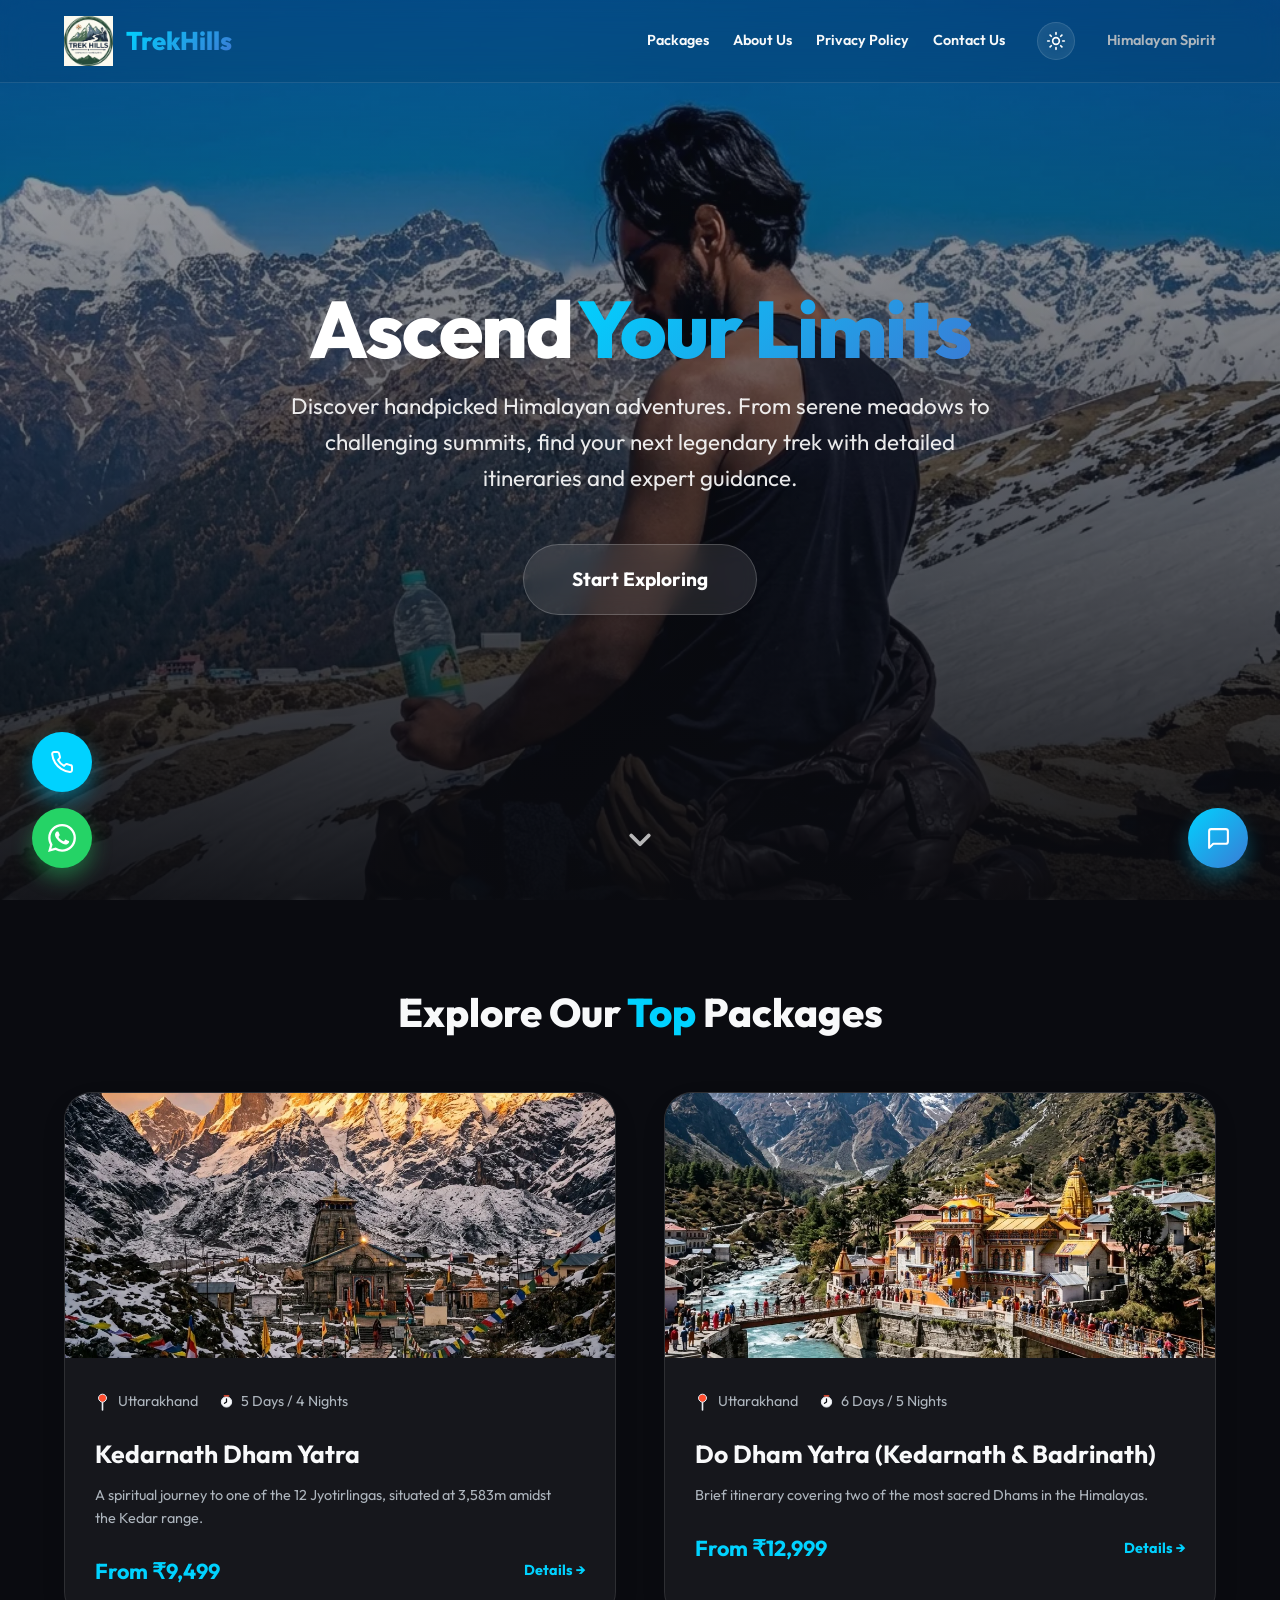
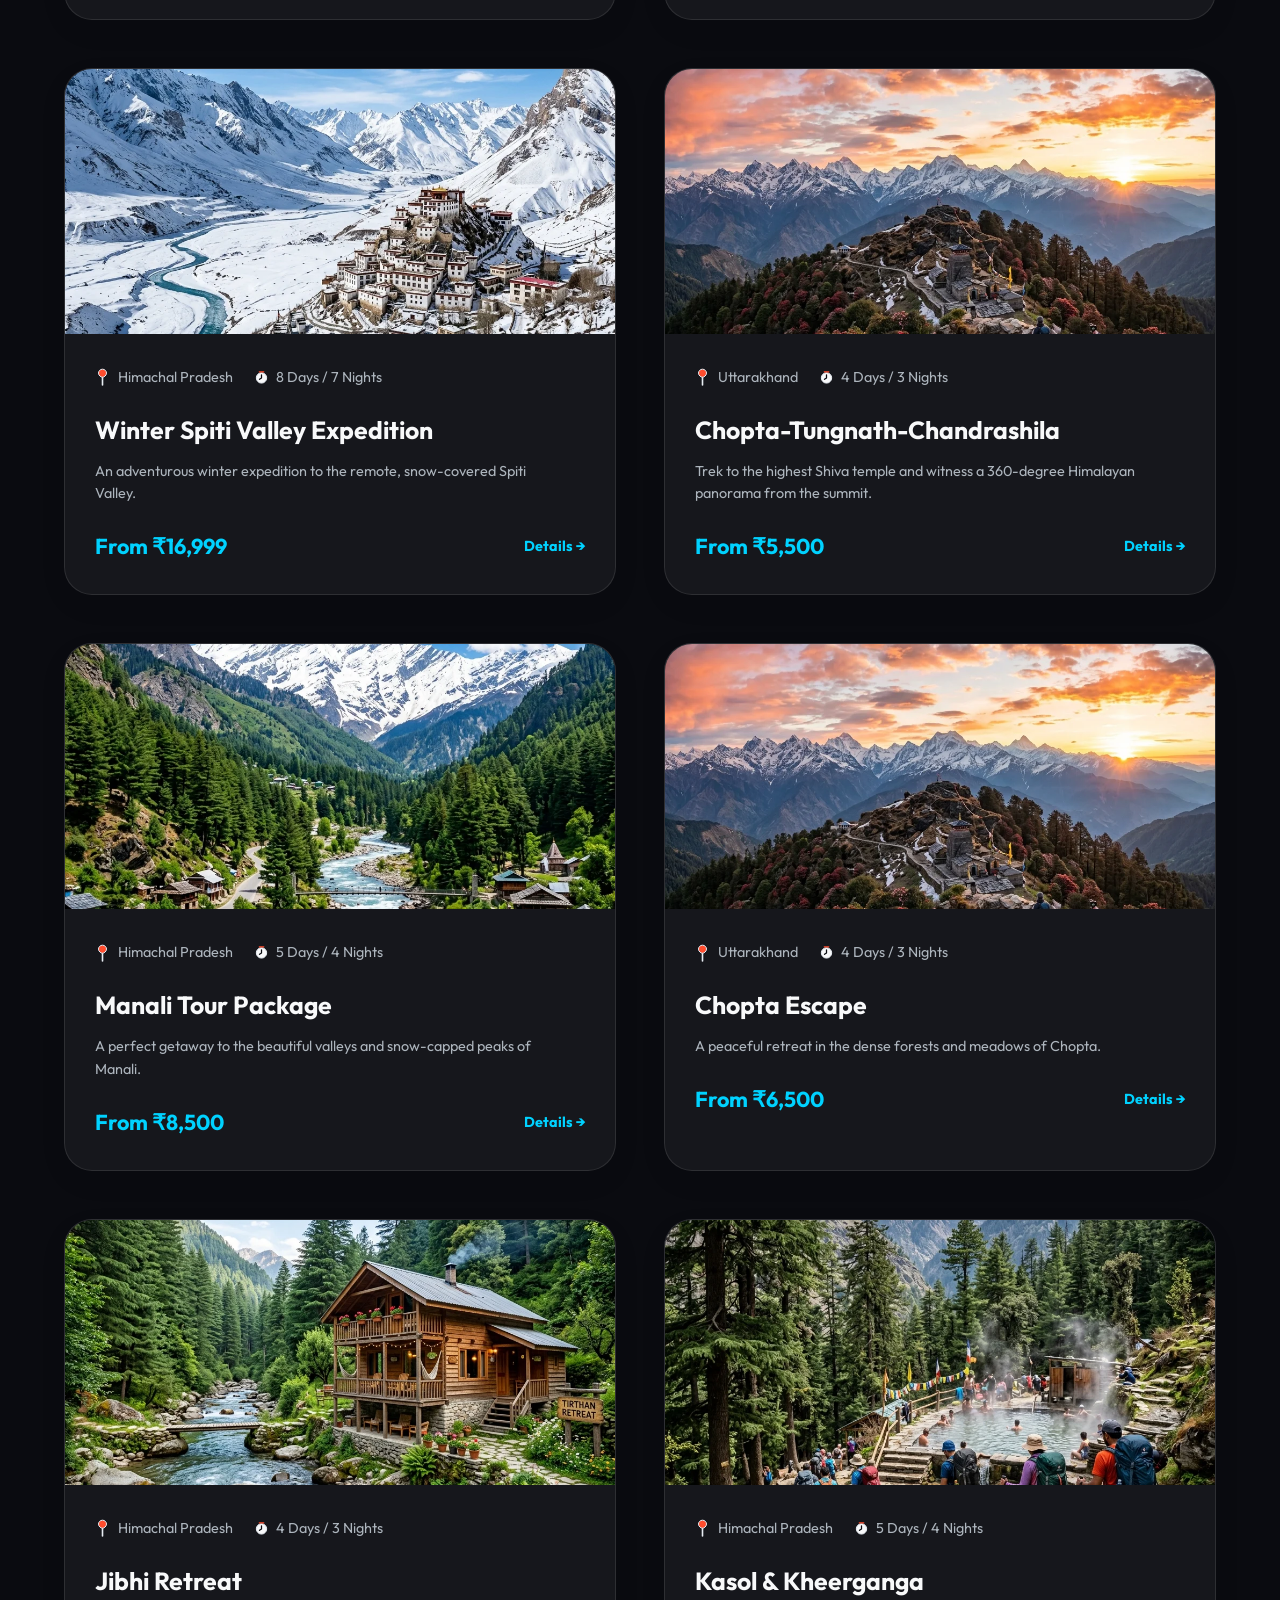
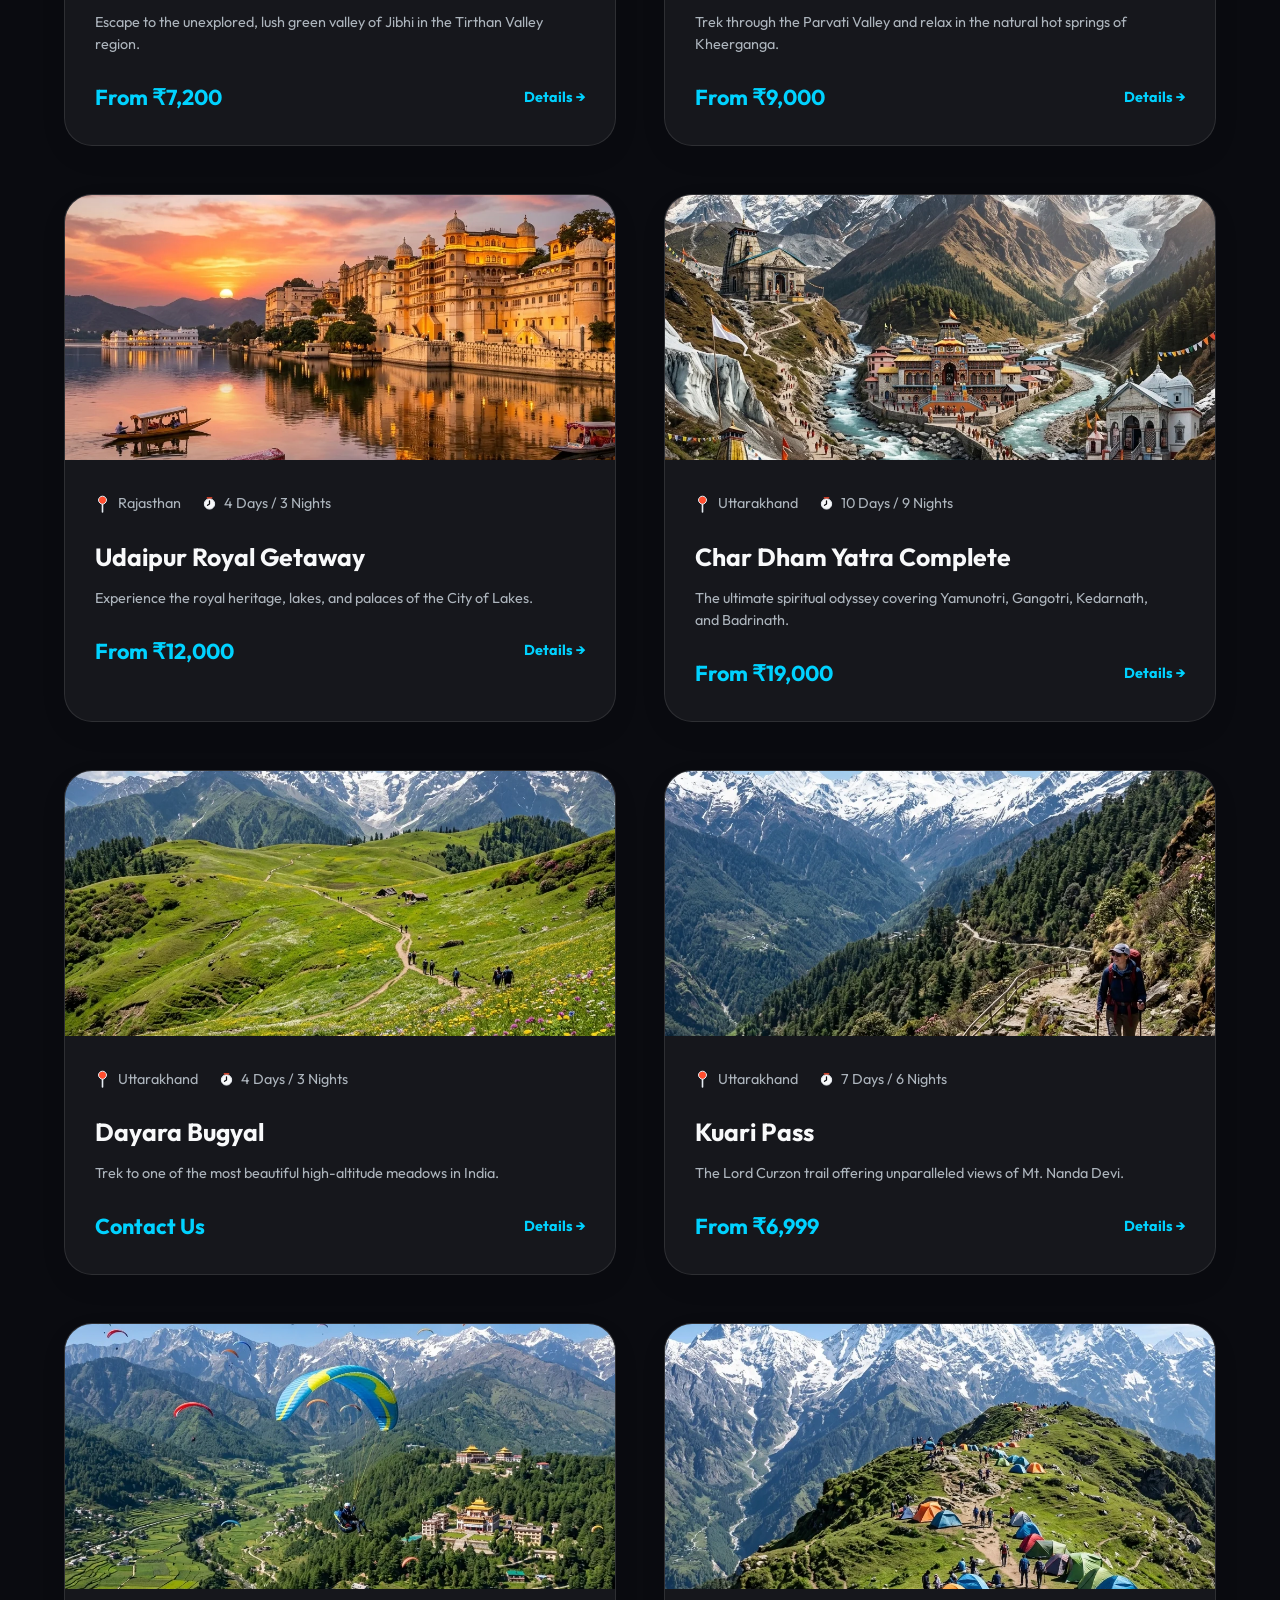
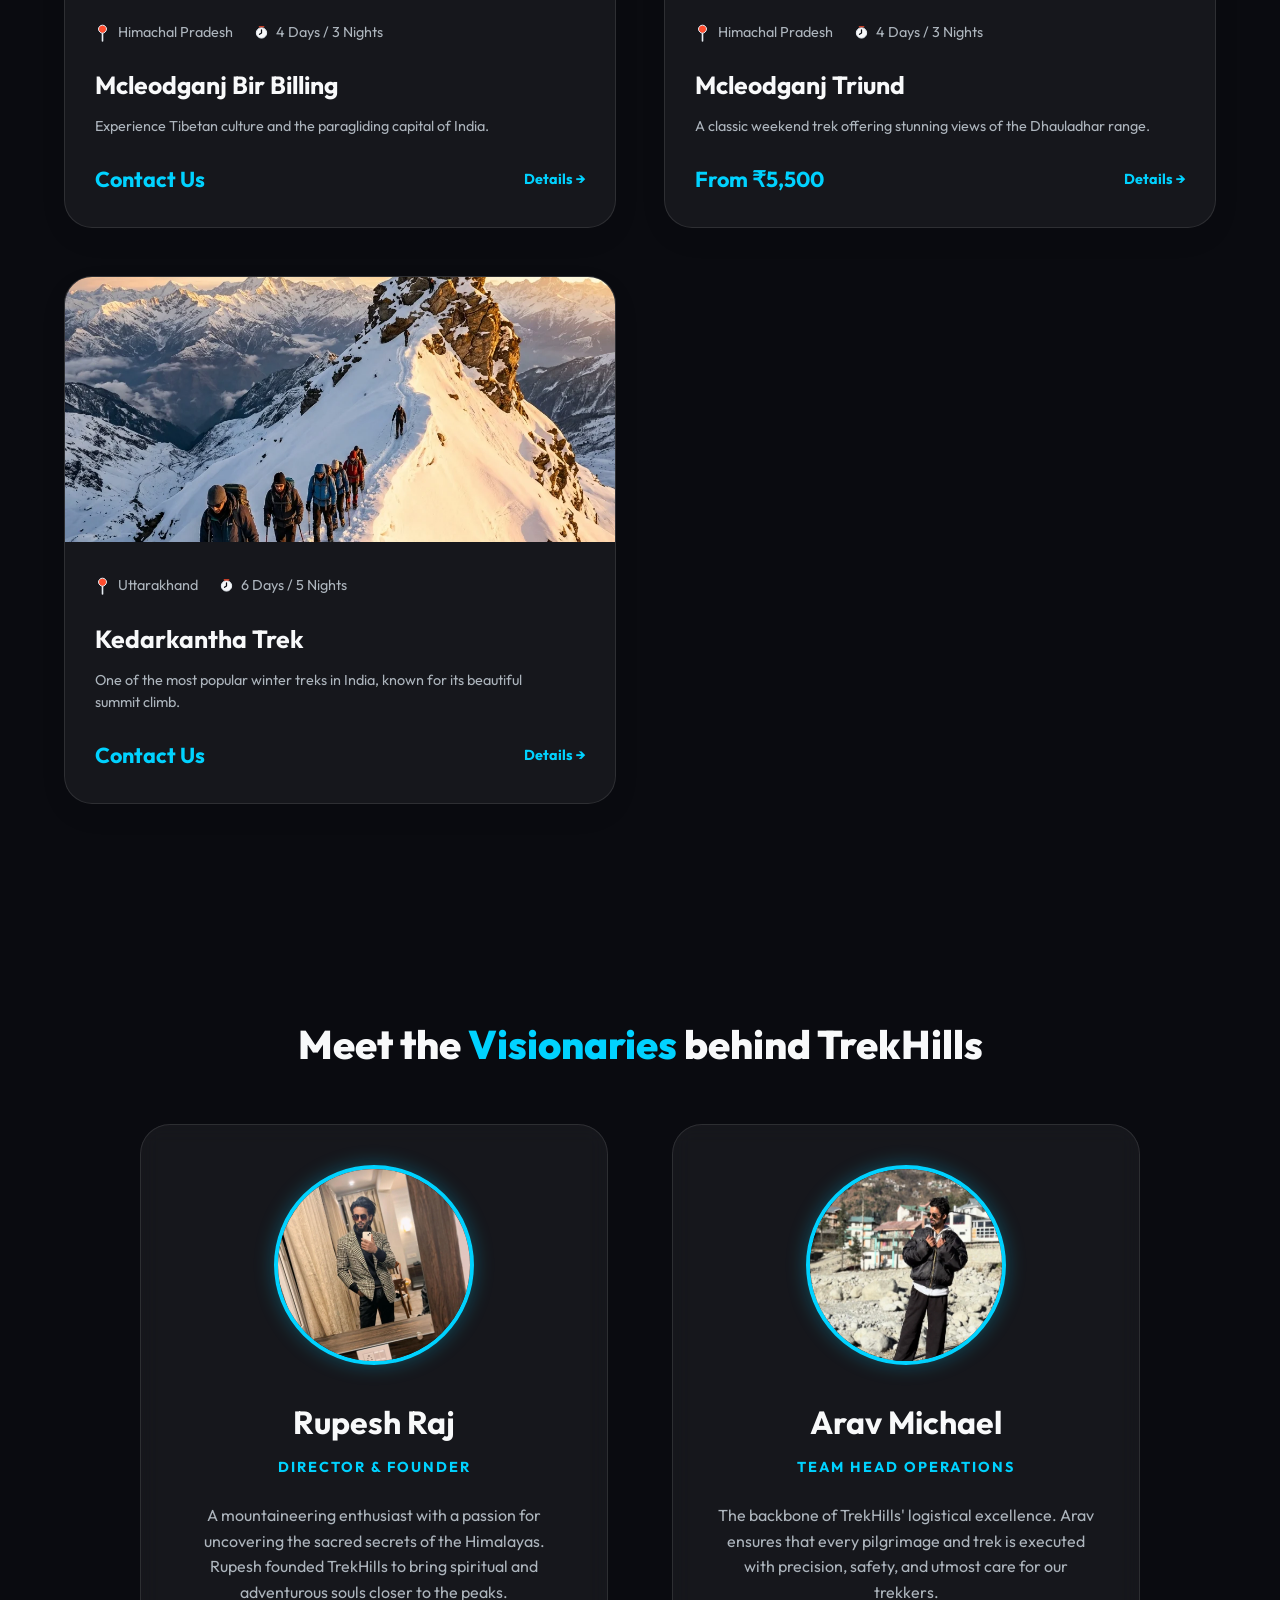
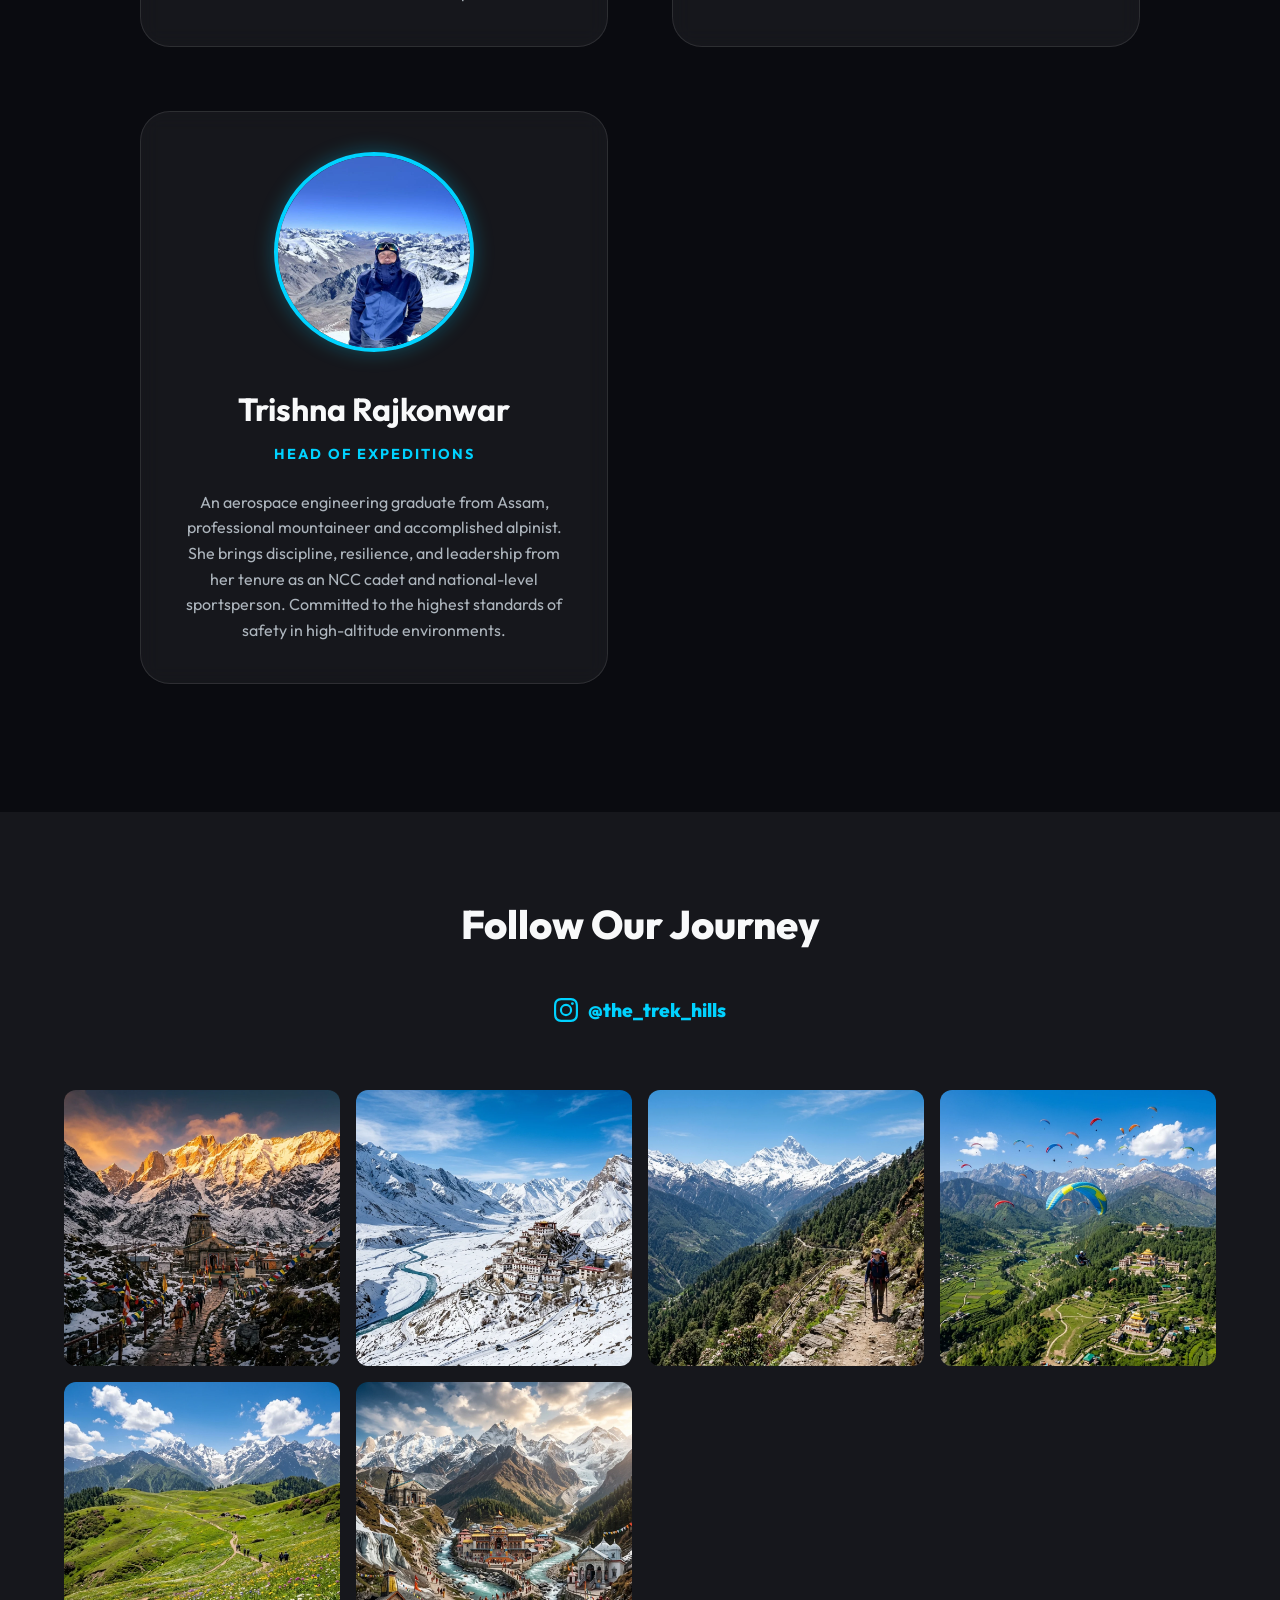
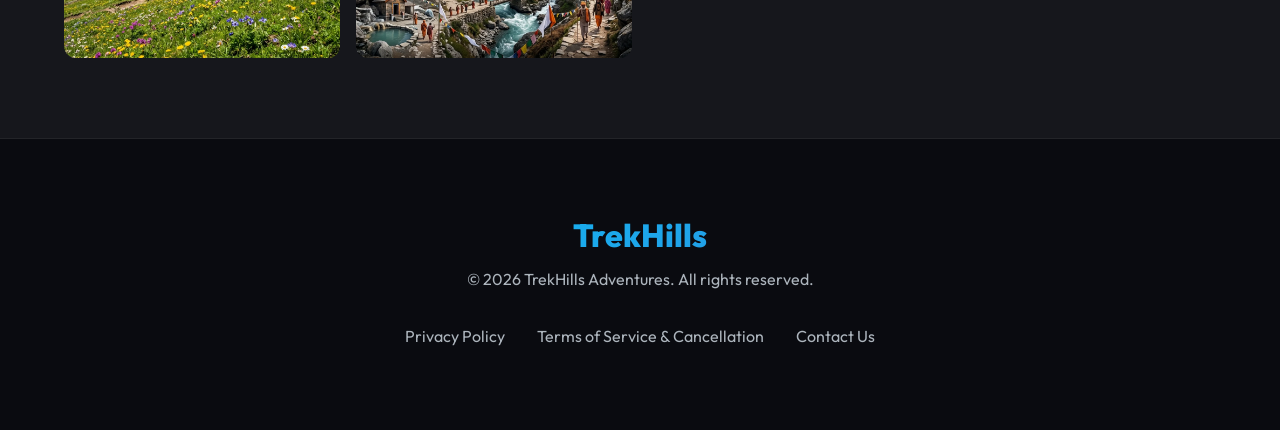
==== index.html @ f59da7dc "first commit" ====
<!DOCTYPE html>
<html lang="en">
<head>
  <meta charset="UTF-8" />
  <meta name="viewport" content="width=device-width, initial-scale=1.0" />
  <title>TrekHills | Himalayan Treks & Travel Packages</title>
  <meta name="description" content="Discover Himalayan treks, spiritual yatras, and curated travel packages with detailed itineraries and easy WhatsApp booking." />
  <link rel="icon" type="image/png" href="assets/mountain.png" />
  <link rel="stylesheet" href="index.css" />
  <script src="index.js" defer></script>
  <link rel="preconnect" href="https://fonts.googleapis.com">
  <link rel="preconnect" href="https://fonts.gstatic.com" crossorigin>
  <link href="https://fonts.googleapis.com/css2?family=Outfit:wght@300;400;600;700;800&display=swap" rel="stylesheet">
</head>
<body class="dark-mode">
  <header class="header">
    <a class="logo-container" href="#home" aria-label="TrekHills home">
      <img class="logo-img" src="assets/trekhills_logo_new.png" alt="TrekHills" />
      <span class="logo-text">TrekHills</span>
    </a>

    <nav class="nav-links" aria-label="Primary navigation">
      <a href="#treks">Packages</a>
      <a href="#about">About Us</a>
      <button class="nav-link" type="button" data-modal="privacy">Privacy Policy</button>
      <button class="nav-link" type="button" data-modal="contact">Contact Us</button>
    </nav>

    <div class="nav-actions">
      <button class="theme-toggle" type="button" aria-label="Toggle light mode">
        <svg class="theme-sun" width="20" height="20" viewBox="0 0 24 24" aria-hidden="true">
          <circle cx="12" cy="12" r="4" fill="none" stroke="currentColor" stroke-width="2" />
          <path d="M12 2v2M12 20v2M4.93 4.93l1.41 1.41M17.66 17.66l1.41 1.41M2 12h2M20 12h2M4.93 19.07l1.41-1.41M17.66 6.34l1.41-1.41" fill="none" stroke="currentColor" stroke-width="2" stroke-linecap="round" />
        </svg>
        <svg class="theme-moon" width="20" height="20" viewBox="0 0 24 24" aria-hidden="true">
          <path d="M20.5 14.5A8.6 8.6 0 0 1 9.5 3.5 8.7 8.7 0 1 0 20.5 14.5z" fill="none" stroke="currentColor" stroke-width="2" stroke-linejoin="round" />
        </svg>
      </button>
      <span class="nav-tagline">Himalayan Spirit</span>
    </div>
  </header>

  <main>
    <section class="hero" id="home">
      <div class="hero-bg"></div>
      <div class="particles" aria-hidden="true"></div>
      <div class="hero-content">
        <h1 class="animate-title"><span class="title-word">Ascend</span><span class="title-word highlight">Your Limits</span></h1>
        <p class="animate-subtitle">
          Discover handpicked Himalayan adventures. From serene meadows to challenging summits, find your next legendary trek with detailed itineraries and expert guidance.
        </p>
        <a class="hero-cta" href="#treks">Start Exploring</a>
      </div>
      <a class="scroll-indicator animate-bounce" href="#treks" aria-label="Scroll to packages">
        <svg width="42" height="42" viewBox="0 0 24 24" aria-hidden="true">
          <path d="M7 10l5 5 5-5" fill="none" stroke="currentColor" stroke-width="2.2" stroke-linecap="round" stroke-linejoin="round" />
        </svg>
      </a>
    </section>

    <section class="trek-container" id="treks">
      <h2 class="section-title">Explore Our <span>Top</span> Packages</h2>
      <div class="trek-grid" id="trekGrid"></div>
    </section>

    <section class="about-section" id="about">
      <div class="trek-container">
        <h2 class="section-title">Meet the <span>Visionaries</span> behind TrekHills</h2>
        <div class="founders-grid">
          <article class="founder-card">
            <div class="founder-img-wrapper">
              <img class="founder-img" src="assets/profilepic/rupesh.webp" alt="Rupesh Raj" />
            </div>
            <div class="founder-info">
              <h3>Rupesh Raj</h3>
              <p class="founder-title">Director & Founder</p>
              <p class="founder-bio">A mountaineering enthusiast with a passion for uncovering the sacred secrets of the Himalayas. Rupesh founded TrekHills to bring spiritual and adventurous souls closer to the peaks.</p>
            </div>
          </article>

          <article class="founder-card">
            <div class="founder-img-wrapper">
              <img class="founder-img" src="assets/profilepic/arav.webp" alt="Arav Michael" />
            </div>
            <div class="founder-info">
              <h3>Arav Michael</h3>
              <p class="founder-title">Team Head Operations</p>
              <p class="founder-bio">The backbone of TrekHills' logistical excellence. Arav ensures that every pilgrimage and trek is executed with precision, safety, and utmost care for our trekkers.</p>
            </div>
          </article>

          <article class="founder-card">
            <div class="founder-img-wrapper">
              <img class="founder-img" src="assets/profilepic/about_us_trishna_new.webp" alt="Trishna Rajkonwar" />
            </div>
            <div class="founder-info">
              <h3>Trishna Rajkonwar</h3>
              <p class="founder-title">Head of Expeditions</p>
              <p class="founder-bio">An aerospace engineering graduate from Assam, professional mountaineer and accomplished alpinist. She brings discipline, resilience, and leadership from her tenure as an NCC cadet and national-level sportsperson. Committed to the highest standards of safety in high-altitude environments.</p>
            </div>
          </article>
        </div>
      </div>
    </section>

    <section class="insta-feed-section">
      <div class="insta-inner">
        <h2 class="section-title">Follow Our Journey</h2>
        <a class="insta-link" href="https://instagram.com/the_trek_hills" target="_blank" rel="noopener noreferrer" aria-label="Follow TrekHills on Instagram">
          <svg width="24" height="24" viewBox="0 0 24 24" aria-hidden="true"><path fill="currentColor" d="M12 2.16c3.2 0 3.58.01 4.85.07 3.25.15 4.77 1.69 4.92 4.92.06 1.27.07 1.64.07 4.85s-.01 3.58-.07 4.85c-.15 3.25-1.69 4.77-4.92 4.92-1.27.06-1.65.07-4.85.07s-3.58-.01-4.85-.07c-3.26-.15-4.77-1.7-4.92-4.92-.06-1.27-.07-1.65-.07-4.85s.01-3.58.07-4.85c.15-3.23 1.66-4.77 4.92-4.92 1.27-.06 1.65-.07 4.85-.07ZM12 0C8.74 0 8.33.01 7.05.07 2.69.27.27 2.69.07 7.05.01 8.33 0 8.74 0 12s.01 3.67.07 4.95c.2 4.36 2.62 6.78 6.98 6.98C8.33 23.99 8.74 24 12 24s3.67-.01 4.95-.07c4.35-.2 6.78-2.62 6.98-6.98.06-1.28.07-1.69.07-4.95s-.01-3.67-.07-4.95c-.2-4.35-2.62-6.78-6.98-6.98C15.67.01 15.26 0 12 0Zm0 5.84a6.16 6.16 0 1 0 0 12.32A6.16 6.16 0 0 0 12 5.84ZM12 16a4 4 0 1 1 0-8 4 4 0 0 1 0 8Zm6.41-11.85a1.44 1.44 0 1 0 0 2.88 1.44 1.44 0 0 0 0-2.88Z"/></svg>
          <span>@the_trek_hills</span>
        </a>
        <div class="insta-grid">
          <a href="https://instagram.com/the_trek_hills" target="_blank" rel="noopener noreferrer">
            <img src="assets/packages/kedarnath_temple_trek.webp" alt="Kedarnath trek" />
            <span class="insta-overlay"><span class="insta-like">♥ 1245</span></span>
          </a>
          <a href="https://instagram.com/the_trek_hills" target="_blank" rel="noopener noreferrer">
            <img src="assets/packages/winter_spiti.webp" alt="Winter Spiti" />
            <span class="insta-overlay"><span class="insta-like">♥ 3012</span></span>
          </a>
          <a href="https://instagram.com/the_trek_hills" target="_blank" rel="noopener noreferrer">
            <img src="assets/packages/kuari_pass.webp" alt="Kuari Pass" />
            <span class="insta-overlay"><span class="insta-like">♥ 890</span></span>
          </a>
          <a href="https://instagram.com/the_trek_hills" target="_blank" rel="noopener noreferrer">
            <img src="assets/packages/bir_billing.webp" alt="Bir Billing" />
            <span class="insta-overlay"><span class="insta-like">♥ 2150</span></span>
          </a>
          <a href="https://instagram.com/the_trek_hills" target="_blank" rel="noopener noreferrer">
            <img src="assets/packages/dayara_bugyal.webp" alt="Dayara Bugyal" />
            <span class="insta-overlay"><span class="insta-like">♥ 1432</span></span>
          </a>
          <a href="https://instagram.com/the_trek_hills" target="_blank" rel="noopener noreferrer">
            <img src="assets/packages/char_dham_yatra.webp" alt="Char Dham Yatra" />
            <span class="insta-overlay"><span class="insta-like">♥ 4500</span></span>
          </a>
        </div>
      </div>
    </section>
  </main>

  <footer class="footer">
    <div class="logo-text">TrekHills</div>
    <p>&copy; 2026 TrekHills Adventures. All rights reserved.</p>
    <div class="footer-links">
      <button type="button" data-modal="privacy">Privacy Policy</button>
      <button type="button" data-modal="terms">Terms of Service & Cancellation</button>
      <button type="button" data-modal="contact">Contact Us</button>
    </div>
  </footer>

  <div class="contact-widget">
    <a class="widget-btn phone-btn" href="tel:+917857934298" aria-label="Call Us" title="Call Us">
      <svg width="24" height="24" viewBox="0 0 24 24" aria-hidden="true"><path d="M22 16.92v3a2 2 0 0 1-2.18 2 19.79 19.79 0 0 1-8.63-3.07 19.5 19.5 0 0 1-6-6A19.79 19.79 0 0 1 2.18 4.18 2 2 0 0 1 4.17 2h3a2 2 0 0 1 2 1.72c.12.9.33 1.77.7 2.61a2 2 0 0 1-.45 2.11L8.09 9.91a16 16 0 0 0 6 6l1.27-1.27a2 2 0 0 1 2.11-.45c.84.37 1.71.58 2.61.7A2 2 0 0 1 22 16.92z" fill="none" stroke="currentColor" stroke-width="2" stroke-linecap="round" stroke-linejoin="round"/></svg>
    </a>
    <a class="widget-btn whatsapp-btn" href="https://wa.me/917857934298" target="_blank" rel="noopener noreferrer" aria-label="WhatsApp Us" title="WhatsApp Us">
      <svg width="28" height="28" viewBox="0 0 24 24" aria-hidden="true"><path fill="currentColor" d="M17.47 14.38c-.3-.15-1.76-.87-2.03-.97-.27-.1-.47-.15-.67.15-.2.3-.77.97-.94 1.16-.17.2-.35.22-.64.08-.3-.15-1.26-.46-2.39-1.48-.88-.79-1.48-1.76-1.65-2.06-.17-.3-.02-.46.13-.61.13-.13.3-.35.45-.52.15-.17.2-.3.3-.5.1-.2.05-.37-.03-.52-.07-.15-.67-1.61-.92-2.21-.24-.58-.49-.5-.67-.51h-.57c-.2 0-.52.07-.79.37-.27.3-1.04 1.02-1.04 2.48s1.07 2.88 1.21 3.07c.15.2 2.1 3.2 5.08 4.49.71.31 1.26.49 1.69.63.71.23 1.36.2 1.87.12.57-.09 1.76-.72 2.01-1.41.25-.69.25-1.29.17-1.41-.07-.12-.27-.2-.57-.35M12.05 21.79h-.01a9.87 9.87 0 0 1-5.03-1.38l-.36-.21-3.74.98 1-3.65-.24-.37a9.86 9.86 0 0 1-1.51-5.26c0-5.45 4.44-9.88 9.89-9.88 2.64 0 5.12 1.03 6.99 2.9a9.82 9.82 0 0 1 2.89 6.99c0 5.45-4.44 9.88-9.88 9.88M20.46 3.49A11.82 11.82 0 0 0 12.05 0C5.5 0 .16 5.34.16 11.89c0 2.1.55 4.14 1.59 5.95L.06 24l6.31-1.65a11.88 11.88 0 0 0 5.68 1.45h.01c6.55 0 11.89-5.34 11.89-11.89 0-3.18-1.24-6.16-3.49-8.42"/></svg>
    </a>
  </div>

  <button class="chat-toggle-btn" type="button" aria-label="Open chat assistant">
    <svg class="chat-open-icon" width="25" height="25" viewBox="0 0 24 24" aria-hidden="true"><path d="M21 15a2 2 0 0 1-2 2H7l-4 4V5a2 2 0 0 1 2-2h14a2 2 0 0 1 2 2z" fill="none" stroke="currentColor" stroke-width="2" stroke-linecap="round" stroke-linejoin="round"/></svg>
    <span class="chat-close-icon">x</span>
  </button>
  <div class="chat-window" hidden>
    <div class="chat-header"><h3>Trek Guide Assistant</h3></div>
    <div class="chat-body" id="chatBody"></div>
  </div>

  <div class="modal-root" id="modalRoot" aria-live="polite"></div>
</body>
</html>
---- index.css ----
:root{
  --primary:#00d2ff;
  --primary-glow:#00d2ff4d;
  --secondary:#3a7bd5;
  --accent:#ff9d00;
  --font-family:"Outfit", sans-serif;
  --transition:all .3s cubic-bezier(.4,0,.2,1);
}

body.dark-mode{
  --bg-dark:#0a0b10;
  --card-bg:#ffffff0d;
  --text-main:#f8f9fa;
  --text-muted:#adb5bd;
  --glass-border:#ffffff1a;
  --modal-bg:#15161c;
}

body.light-mode{
  --bg-dark:#f8f9fa;
  --card-bg:#fff;
  --text-main:#1a1b1e;
  --text-muted:#6c757d;
  --glass-border:#0000001a;
  --modal-bg:#fff;
}

*{
  box-sizing:border-box;
  margin:0;
  padding:0;
}

html{
  scroll-behavior:smooth;
}

body{
  font-family:var(--font-family);
  background-color:var(--bg-dark);
  color:var(--text-main);
  line-height:1.6;
  transition:background-color .5s,color .5s;
  overflow-x:hidden;
}

body.modal-open{
  overflow:hidden;
}

::-webkit-scrollbar{
  width:8px;
}

::-webkit-scrollbar-track{
  background:var(--bg-dark);
}

::-webkit-scrollbar-thumb{
  background:var(--secondary);
  border-radius:10px;
}

button,
a{
  font:inherit;
}

.header{
  z-index:1000;
  transition:var(--transition);
  -webkit-backdrop-filter:blur(15px);
  backdrop-filter:blur(15px);
  border-bottom:1px solid var(--glass-border);
  justify-content:space-between;
  align-items:center;
  padding:1rem 5%;
  display:flex;
  position:fixed;
  top:0;
  left:0;
  right:0;
  background:rgba(10,11,16,.08);
}

.header.scrolled{
  background:rgba(10,11,16,.45);
}

.logo-container{
  cursor:pointer;
  align-items:center;
  gap:.8rem;
  display:flex;
  text-decoration:none;
  flex:0 0 auto;
  margin-right:0;
}

.logo-img{
  width:auto;
  height:50px;
  object-fit:contain;
}

.logo-text{
  background:linear-gradient(135deg,var(--primary),var(--secondary));
  -webkit-text-fill-color:transparent;
  -webkit-background-clip:text;
  background-clip:text;
  font-size:1.6rem;
  line-height:1;
  font-weight:800;
}

.nav-links{
  align-items:center;
  gap:1.5rem;
  display:flex;
  flex:0 0 auto;
  margin-left:auto;
}

.nav-links a,
.nav-link{
  color:var(--text-main);
  text-decoration:none;
  font-size:.9rem;
  font-weight:600;
  transition:var(--transition);
  background:transparent;
  border:0;
  cursor:pointer;
  padding:0;
}

.nav-links a:hover,
.nav-link:hover{
  color:var(--primary);
}

.nav-actions{
  align-items:center;
  gap:2rem;
  display:flex;
  margin-left:2rem;
  padding-right:0;
}

.nav-tagline{
  color:var(--text-muted);
  font-size:.9rem;
  font-weight:600;
  white-space:nowrap;
}

.theme-toggle{
  background:#ffffff0f;
  border:1px solid #ffffff24;
  color:#fff;
  cursor:pointer;
  transition:var(--transition);
  border-radius:50%;
  justify-content:center;
  align-items:center;
  width:38px;
  height:38px;
  display:flex;
  box-shadow:inset 0 0 18px #ffffff0d;
}

body.light-mode .theme-toggle{
  background:#fff;
  border-color:#00000012;
  color:#1a1b1e;
  box-shadow:0 6px 18px #00000018;
}

.theme-toggle svg{
  width:20px;
  height:20px;
}

.theme-toggle:hover{
  transform:rotate(15deg) scale(1.1);
  background:#ffffff1a;
}

.theme-toggle svg{
  display:block;
}

.theme-toggle .theme-moon,
body.light-mode .theme-toggle .theme-sun{
  display:none;
}

body.light-mode .theme-toggle .theme-moon{
  display:block;
}

.hero{
  text-align:center;
  flex-direction:column;
  justify-content:center;
  align-items:center;
  min-height:100vh;
  padding:0 10%;
  display:flex;
  position:relative;
  overflow:hidden;
}

.hero-bg{
  z-index:-2;
  transform-origin:bottom;
  background:linear-gradient(#0f172a4d 0%,#0a0b10f2 100%),url("assets/hero_bg_final.png") center/cover no-repeat;
  animation:bgEpicZoom 30s cubic-bezier(.4,0,.2,1) infinite alternate;
  position:absolute;
  inset:0;
}

@keyframes bgEpicZoom{
  0%{
    filter:saturate(1.1) brightness(1) contrast(1.05);
    transform:scale(1) translateY(0);
  }
  50%{
    filter:saturate(1.2) brightness(1.05) contrast(1.1);
  }
  100%{
    filter:saturate(1.1) brightness(.9) contrast(1.05);
    transform:scale(1.15) translateY(-2%);
  }
}

.particles{
  z-index:-1;
  pointer-events:none;
  width:100%;
  height:100%;
  position:absolute;
  top:0;
  left:0;
}

.particle{
  background:#fffc;
  border-radius:50%;
  width:5px;
  height:5px;
  animation:floatUp linear infinite;
  position:absolute;
  bottom:-10px;
  box-shadow:0 0 10px #ffffff80;
}

@keyframes floatUp{
  0%{
    opacity:0;
    transform:translateY(0) scale(1);
  }
  20%{
    opacity:.8;
  }
  80%{
    opacity:.6;
  }
  100%{
    opacity:0;
    transform:translateY(-100vh) scale(2) translateX(20px);
  }
}

.hero-content{
  z-index:1;
  flex-direction:column;
  align-items:center;
  display:flex;
}

.animate-title{
  letter-spacing:-2px;
  color:#fff;
  margin-bottom:1rem;
  font-size:5rem;
  font-weight:800;
  line-height:1.1;
}

.title-word{
  opacity:0;
  filter:blur(10px);
  animation:epicSlideUp 1s cubic-bezier(.2,.8,.2,1) forwards;
  display:inline-block;
  transform:translateY(50px) scale(.95);
}

.title-word:first-child{
  animation-delay:.3s;
}

.title-word:nth-child(2){
  animation-delay:.6s;
}

.title-word.highlight{
  background:linear-gradient(135deg,var(--primary),var(--secondary));
  -webkit-text-fill-color:transparent;
  -webkit-background-clip:text;
  background-clip:text;
  margin-left:.35rem;
}

.animate-subtitle{
  color:#ffffffe6;
  opacity:0;
  filter:blur(5px);
  max-width:700px;
  margin-bottom:3rem;
  font-size:1.4rem;
  animation:epicSlideUp 1s cubic-bezier(.2,.8,.2,1) .9s forwards;
  transform:translateY(40px);
}

.hero-cta{
  color:#fff;
  -webkit-backdrop-filter:blur(10px);
  backdrop-filter:blur(10px);
  transition:var(--transition);
  opacity:0;
  background:#ffffff1a;
  border:1px solid #fff3;
  border-radius:50px;
  padding:1.2rem 3rem;
  font-size:1.2rem;
  font-weight:700;
  text-decoration:none;
  animation:epicSlideUp 1s cubic-bezier(.2,.8,.2,1) 1.2s forwards;
  display:inline-block;
  transform:translateY(30px);
}

.hero-cta:hover{
  border-color:var(--primary);
  background:#fff3;
  transform:translateY(-5px);
  box-shadow:0 10px 30px var(--primary-glow);
}

.scroll-indicator{
  color:#fff;
  opacity:.7;
  position:absolute;
  bottom:2rem;
  text-decoration:none;
}

.animate-bounce{
  animation:bounce 2s cubic-bezier(.4,0,.2,1) infinite;
}

@keyframes epicSlideUp{
  0%{
    opacity:0;
    filter:blur(10px);
    transform:translateY(50px) scale(.95);
  }
  100%{
    opacity:1;
    filter:blur(0);
    transform:translateY(0) scale(1);
  }
}

@keyframes bounce{
  0%,20%,50%,80%,100%{
    transform:translateY(0);
  }
  40%{
    transform:translateY(-15px);
  }
  60%{
    transform:translateY(-7px);
  }
}

.trek-container{
  max-width:1400px;
  margin:0 auto;
  padding:5rem 5%;
}

.section-title{
  color:var(--text-main);
  text-align:center;
  font-size:2.5rem;
  font-weight:800;
  margin-bottom:3rem;
}

.section-title span{
  color:var(--primary);
}

.trek-grid{
  grid-template-columns:repeat(auto-fill,minmax(360px,1fr));
  gap:3rem;
  display:grid;
}

.trek-card{
  background:var(--card-bg);
  border:1px solid var(--glass-border);
  transition:var(--transition);
  cursor:pointer;
  border-radius:28px;
  position:relative;
  overflow:hidden;
  box-shadow:0 10px 30px #0000000d;
  display:flex;
  flex-direction:column;
}

.trek-card:hover{
  border-color:var(--primary);
  box-shadow:0 20px 40px var(--primary-glow);
  transform:translateY(-10px);
}

.trek-image{
  object-fit:cover;
  width:100%;
  height:265px;
  transition:var(--transition);
  display:block;
}

.trek-card:hover .trek-image{
  transform:scale(1.05);
}

.trek-info{
  padding:2rem 1.9rem 1.9rem;
  flex:1;
  display:flex;
  flex-direction:column;
}

.trek-name{
  color:var(--text-main);
  margin:1.45rem 0 .75rem;
  font-size:1.55rem;
  font-weight:700;
  line-height:1.45;
}

.trek-meta{
  color:var(--text-muted);
  gap:1.35rem;
  margin-bottom:0;
  font-size:.9rem;
  display:flex;
  flex-wrap:wrap;
}

.trek-meta-item{
  display:inline-flex;
  align-items:center;
  gap:.45rem;
}

.trek-meta-item::before{
  content:"";
  width:15px;
  height:18px;
  flex:0 0 auto;
  background:center/contain no-repeat;
}

.trek-location::before{
  background-image:url("data:image/svg+xml,%3Csvg width='15' height='18' viewBox='0 0 15 18' fill='none' xmlns='http://www.w3.org/2000/svg'%3E%3Cpath d='M7.5 17V9.5' stroke='%23e8edf3' stroke-width='1.6' stroke-linecap='round'/%3E%3Cpath d='M7.5 1.2c2.2 0 4 1.72 4 3.85 0 2.55-2.52 4.15-4 4.15s-4-1.6-4-4.15c0-2.13 1.8-3.85 4-3.85Z' fill='%23ff4d2e' stroke='%23e8edf3' stroke-width='1'/%3E%3C/svg%3E");
}

.trek-duration::before{
  background-image:url("data:image/svg+xml,%3Csvg width='18' height='18' viewBox='0 0 18 18' fill='none' xmlns='http://www.w3.org/2000/svg'%3E%3Ccircle cx='9' cy='9.5' r='6.2' fill='%23f8f9fa' stroke='%23e8edf3' stroke-width='1.2'/%3E%3Cpath d='M9 5.8v3.8l-2.4 1.6' stroke='%230a0b10' stroke-width='1.5' stroke-linecap='round' stroke-linejoin='round'/%3E%3Cpath d='M6.3 2.1h5.4' stroke='%23ff4d2e' stroke-width='1.5' stroke-linecap='round'/%3E%3C/svg%3E");
}

.trek-description{
  color:var(--text-muted);
  margin-bottom:1.55rem;
  max-width:95%;
  font-size:.9rem;
  line-height:1.55;
}

.trek-card-footer{
  margin-top:0;
  display:flex;
  align-items:center;
  justify-content:space-between;
  gap:1rem;
}

.trek-price{
  color:var(--primary);
  font-size:1.35rem;
  font-weight:700;
}

.trek-details{
  color:var(--primary);
  font-size:.9rem;
  font-weight:700;
  white-space:nowrap;
}

.about-section{
  padding:3rem 0;
  background:var(--bg-dark);
  position:relative;
  overflow:hidden;
}

.founders-grid{
  display:grid;
  grid-template-columns:repeat(auto-fit,minmax(320px,1fr));
  gap:4rem;
  max-width:1000px;
  margin:0 auto;
}

.founder-card{
  background:var(--card-bg);
  border:1px solid var(--glass-border);
  border-radius:30px;
  padding:2.5rem;
  text-align:center;
  transition:var(--transition);
  -webkit-backdrop-filter:blur(10px);
  backdrop-filter:blur(10px);
}

.founder-card:hover{
  transform:translateY(-15px);
  border-color:var(--primary);
  box-shadow:0 20px 40px var(--primary-glow);
}

.founder-img-wrapper{
  width:200px;
  height:200px;
  margin:0 auto 2rem;
  border-radius:50%;
  overflow:hidden;
  border:4px solid var(--primary);
  box-shadow:0 0 20px var(--primary-glow);
}

.founder-img{
  width:100%;
  height:100%;
  object-fit:cover;
  display:block;
}

.founder-info h3{
  font-size:2rem;
  margin-bottom:.5rem;
}

.founder-title{
  color:var(--primary);
  font-weight:700;
  text-transform:uppercase;
  letter-spacing:2px;
  font-size:.9rem;
  margin-bottom:1.5rem;
}

.founder-bio{
  color:var(--text-muted);
  font-size:1rem;
  line-height:1.6;
}

.insta-feed-section{
  padding:5rem 5%;
  background:var(--card-bg);
}

.insta-inner{
  max-width:1200px;
  margin:0 auto;
  text-align:center;
}

.insta-link{
  display:inline-flex;
  align-items:center;
  gap:.65rem;
  color:var(--primary);
  text-decoration:none;
  font-weight:800;
  font-size:1.2rem;
  margin:-1rem 0 4rem;
}

.insta-link svg{
  width:24px;
  height:24px;
}

.insta-grid{
  display:grid;
  grid-template-columns:repeat(4,minmax(0,1fr));
  gap:1rem;
}

.insta-grid a{
  display:block;
  position:relative;
  overflow:hidden;
  border-radius:12px;
  aspect-ratio:1/1;
}

.insta-overlay{
  position:absolute;
  inset:0;
  background:#0008;
  opacity:0;
  transition:var(--transition);
  display:flex;
  align-items:center;
  justify-content:center;
  color:#fff;
  font-weight:800;
  font-size:1rem;
  pointer-events:none;
}

.insta-grid a:hover .insta-overlay{
  opacity:1;
}

.insta-like{
  display:inline-flex;
  align-items:center;
  gap:.55rem;
}

.insta-grid img{
  width:100%;
  height:100%;
  object-fit:cover;
  display:block;
  transition:transform .5s ease;
}

.insta-grid a:hover img{
  transform:scale(1.1);
}

.footer{
  padding:5rem 5%;
  border-top:1px solid var(--glass-border);
  text-align:center;
}

.footer .logo-text{
  margin-bottom:1rem;
  font-size:2rem;
}

.footer p{
  color:var(--text-muted);
}

.footer-links{
  margin-top:2rem;
  display:flex;
  justify-content:center;
  gap:2rem;
  flex-wrap:wrap;
}

.footer-links button{
  color:var(--text-muted);
  background:transparent;
  border:0;
  cursor:pointer;
}

.footer-links button:hover{
  color:var(--primary);
}

.contact-widget{
  z-index:1000;
  flex-direction:column;
  gap:1rem;
  display:flex;
  position:fixed;
  bottom:2rem;
  left:2rem;
}

.widget-btn{
  color:#fff;
  border-radius:50%;
  justify-content:center;
  align-items:center;
  width:60px;
  height:60px;
  text-decoration:none;
  transition:transform .3s cubic-bezier(.4,0,.2,1);
  display:flex;
  box-shadow:0 10px 20px #0000004d;
}

.widget-btn:hover{
  transform:scale(1.1) translateY(-5px);
}

.whatsapp-btn{
  background-color:#25d366;
  box-shadow:0 10px 20px #25d36666;
}

.phone-btn{
  background-color:var(--primary);
  box-shadow:0 10px 20px #00d2ff66;
}

.chat-toggle-btn{
  background:linear-gradient(135deg,var(--primary),var(--secondary));
  color:#fff;
  cursor:pointer;
  z-index:1000;
  width:60px;
  height:60px;
  transition:var(--transition);
  border:none;
  border-radius:50%;
  justify-content:center;
  align-items:center;
  font-size:1.5rem;
  display:flex;
  position:fixed;
  bottom:2rem;
  right:2rem;
  box-shadow:0 10px 20px #00d2ff4d;
}

.chat-toggle-btn:hover{
  transform:scale(1.1) rotate(10deg);
}

.chat-toggle-btn .chat-close-icon{
  display:none;
  font-weight:800;
}

.chat-toggle-btn.active .chat-open-icon{
  display:none;
}

.chat-toggle-btn.active .chat-close-icon{
  display:block;
}

.chat-window{
  background:var(--modal-bg);
  border:1px solid var(--glass-border);
  z-index:1000;
  border-radius:20px;
  flex-direction:column;
  width:350px;
  height:500px;
  animation:zoomIn .3s cubic-bezier(.2,.8,.2,1);
  display:flex;
  position:fixed;
  bottom:6rem;
  right:2rem;
  overflow:hidden;
  box-shadow:0 20px 40px #0006;
}

.chat-window[hidden]{
  display:none;
}

.chat-header{
  background:linear-gradient(135deg,var(--primary),var(--secondary));
  color:#fff;
  text-align:center;
  padding:1.5rem;
  font-weight:700;
}

.chat-body{
  flex-direction:column;
  flex:1;
  gap:1rem;
  padding:1.5rem;
  display:flex;
  overflow-y:auto;
}

.chat-bubble{
  border-radius:18px;
  max-width:85%;
  padding:1rem 1.2rem;
  font-size:.95rem;
  line-height:1.4;
  animation:slideUp .3s ease;
}

.bot-bubble{
  background:var(--card-bg);
  color:var(--text-main);
  border:1px solid var(--glass-border);
  border-bottom-left-radius:5px;
  align-self:flex-start;
}

.user-bubble{
  background:var(--secondary);
  color:#fff;
  border-bottom-right-radius:5px;
  align-self:flex-end;
}

.chat-options,
.chat-results{
  flex-wrap:wrap;
  gap:.5rem;
  display:flex;
  animation:slideUp .5s ease;
}

.chat-results{
  flex-direction:column;
}

.chat-opt-btn{
  border:1px solid var(--primary);
  color:var(--primary);
  cursor:pointer;
  transition:var(--transition);
  background:transparent;
  border-radius:20px;
  padding:.5rem 1rem;
  font-size:.85rem;
}

.chat-opt-btn:hover{
  background:var(--primary);
  color:#fff;
}

.chat-trek-card{
  background:var(--card-bg);
  border:1px solid var(--glass-border);
  cursor:pointer;
  transition:var(--transition);
  border-radius:12px;
  align-items:center;
  gap:1rem;
  padding:.8rem;
  display:flex;
}

.chat-trek-card:hover{
  border-color:var(--primary);
}

.chat-trek-card img{
  object-fit:cover;
  border-radius:8px;
  width:60px;
  height:60px;
}

.chat-trek-card h4{
  color:var(--text-main);
  margin-bottom:.2rem;
  font-size:.95rem;
}

.chat-trek-card p{
  color:var(--text-muted);
  font-size:.8rem;
}

.modal-overlay{
  z-index:2000;
  -webkit-backdrop-filter:blur(10px);
  backdrop-filter:blur(10px);
  background:#000000d9;
  justify-content:center;
  align-items:center;
  padding:2rem;
  display:flex;
  position:fixed;
  inset:0;
}

.modal-content{
  background:var(--modal-bg);
  border:1px solid var(--glass-border);
  width:100%;
  max-width:900px;
  max-height:90vh;
  color:var(--text-main);
  border-radius:32px;
  animation:zoomIn .4s cubic-bezier(.34,1.56,.64,1);
  position:relative;
  overflow-y:auto;
  box-shadow:0 25px 50px #0000004d;
}

.modal-header-img{
  object-fit:cover;
  width:100%;
  height:400px;
  display:block;
}

.modal-body{
  padding:3rem;
}

.close-btn{
  color:#fff;
  cursor:pointer;
  z-index:10;
  width:44px;
  height:44px;
  transition:var(--transition);
  -webkit-backdrop-filter:blur(5px);
  backdrop-filter:blur(5px);
  background:#0000004d;
  border:none;
  border-radius:50%;
  justify-content:center;
  align-items:center;
  display:flex;
  position:absolute;
  top:1.5rem;
  right:1.5rem;
}

.close-btn:hover{
  background:var(--primary);
  transform:rotate(90deg);
}

.modal-kicker{
  color:var(--primary);
  font-weight:700;
  text-transform:uppercase;
  letter-spacing:1px;
  font-size:.8rem;
}

.modal-title{
  font-size:2.5rem;
  line-height:1.1;
  margin:0 0 .5rem;
}

.modal-header-info{
  display:flex;
  justify-content:space-between;
  gap:2rem;
  margin-bottom:3rem;
}

.modal-rating{
  display:flex;
  align-items:center;
  gap:1rem;
  margin-bottom:.5rem;
  color:var(--text-muted);
  font-size:.9rem;
}

.modal-stars,
.review-card span{
  color:#ffd700;
  font-size:1.15rem;
  letter-spacing:2px;
}

.modal-meta-line{
  color:var(--primary);
  font-size:1.1rem;
  font-weight:700;
}

.modal-pricing-info{
  min-width:260px;
  text-align:right;
}

.modal-pricing-info p{
  color:var(--text-muted);
  font-size:.9rem;
}

.modal-price-list{
  display:flex;
  flex-direction:column;
  align-items:flex-end;
  gap:.3rem;
  margin-top:.5rem;
}

.modal-price-row{
  display:flex;
  align-items:center;
  justify-content:flex-end;
  gap:1rem;
}

.modal-price-row span{
  color:var(--text-muted);
  font-size:.9rem;
}

.modal-price-row strong,
.modal-single-price{
  color:var(--primary);
  font-size:1.25rem;
  font-weight:800;
}

.modal-single-price{
  display:block;
  margin-top:.35rem;
  font-size:2rem;
}

.modal-pricing-info small{
  display:block;
  color:var(--accent);
  max-width:220px;
  margin-top:.6rem;
  margin-left:auto;
  font-size:.8rem;
  line-height:1.25;
}

.modal-desc{
  color:var(--text-muted);
  font-size:1.05rem;
  margin-bottom:1.5rem;
}

.modal-facts{
  display:grid;
  grid-template-columns:repeat(4,1fr);
  gap:1rem;
  margin:1.5rem 0 2rem;
}

.modal-fact{
  border:1px solid var(--glass-border);
  background:var(--card-bg);
  border-radius:16px;
  padding:1rem;
}

.modal-fact span{
  display:block;
  color:var(--text-muted);
  font-size:.8rem;
}

.modal-fact strong{
  color:var(--text-main);
}

.itinerary-day{
  border-left:2px solid var(--primary);
  margin-bottom:2rem;
  padding-left:2rem;
  position:relative;
}

.itinerary-day::before{
  content:"";
  background:var(--primary);
  width:12px;
  height:12px;
  box-shadow:0 0 10px var(--primary);
  border-radius:50%;
  position:absolute;
  top:0;
  left:-7px;
}

.day-title{
  color:var(--primary);
  margin-bottom:.5rem;
  font-size:1.1rem;
  font-weight:700;
}

.modal-section{
  margin-bottom:3rem;
}

.modal-section h3{
  font-size:1.5rem;
  margin-bottom:1.5rem;
  border-bottom:1px solid var(--glass-border);
  padding-bottom:.5rem;
}

.reviews-list{
  display:grid;
  gap:1rem;
  margin-bottom:2rem;
}

.review-card{
  background:#ffffff08;
  border:1px solid #ffffff1a;
  border-radius:12px;
  padding:1.5rem;
}

.review-card div{
  display:flex;
  justify-content:space-between;
  gap:1rem;
  margin-bottom:.5rem;
}

.review-card p{
  color:var(--text-muted);
  font-size:.95rem;
  margin-bottom:.5rem;
}

.review-card small{
  color:#ffffff66;
}

.review-form-card{
  background:var(--card-bg);
  border:1px solid var(--glass-border);
  border-radius:12px;
  padding:2rem;
}

.review-form-card h4{
  color:var(--primary);
  margin-bottom:1.5rem;
}

.review-form{
  display:flex;
  flex-direction:column;
  gap:1rem;
}

.review-form-inputs{
  display:flex;
  gap:1rem;
}

.review-rating-input{
  display:flex;
  align-items:center;
  gap:1rem;
}

.review-rating-input span{
  color:var(--text-muted);
}

.review-form input,
.review-form select,
.review-form textarea{
  color:var(--text-main);
  background:transparent;
  border:1px solid #ffffff33;
  border-radius:8px;
  padding:.8rem;
  font:inherit;
}

.review-form input{
  flex:1;
}

.review-form select{
  background:#ffffff1a;
}

.review-form textarea{
  resize:vertical;
}

.review-form button{
  align-self:flex-start;
  background:var(--primary);
  color:#fff;
  border:0;
  border-radius:30px;
  padding:.8rem 2rem;
  font-weight:800;
  cursor:pointer;
}

.modal-bottom-card{
  background:#ffffff08;
  border:1px solid var(--glass-border);
  border-radius:20px;
  padding:2rem;
}

.modal-details-grid{
  display:grid;
  grid-template-columns:repeat(2,minmax(0,1fr));
  gap:2rem;
  margin-bottom:2rem;
}

.modal-details-grid h3{
  margin-bottom:1rem;
}

.modal-details-grid ul{
  color:var(--text-muted);
  display:flex;
  flex-direction:column;
  gap:.5rem;
  padding-left:1.2rem;
}

.inclusion-title{
  color:#25d366;
}

.exclusion-title{
  color:#ff4444;
}

.refund-card{
  background:#ff9d001a;
  border-left:4px solid var(--accent);
  border-radius:12px;
  padding:1rem;
  margin-bottom:2rem;
}

.refund-card h4{
  color:var(--accent);
  margin-bottom:.5rem;
}

.refund-card p{
  color:var(--text-muted);
  font-size:.9rem;
}

.cta-button{
  transition:var(--transition);
  cursor:pointer;
  background:linear-gradient(135deg,#25d366,#128c7e);
  border:none;
  border-radius:50px;
  justify-content:center;
  align-items:center;
  gap:.8rem;
  width:100%;
  margin-top:2rem;
  padding:1.2rem 2.5rem;
  font-size:1.1rem;
  font-weight:700;
  text-decoration:none;
  display:inline-flex;
  box-shadow:0 10px 20px #25d3664d;
  color:#fff;
}

.cta-button:hover{
  transform:translateY(-5px);
  box-shadow:0 15px 30px #25d36680;
}

.text-modal{
  padding:3rem;
}

.text-modal h2{
  color:var(--primary);
  font-size:2.5rem;
  margin-bottom:2rem;
}

.text-modal h3{
  color:var(--text-main);
  margin:1.6rem 0 .7rem;
  font-size:1.35rem;
}

.text-modal p,
.text-modal li{
  color:var(--text-muted);
  line-height:1.8;
}

.text-modal ul{
  padding-left:1.5rem;
  margin-bottom:1.5rem;
}

.contact-modal{
  max-width:600px;
  text-align:center;
}

.contact-modal h2{
  margin-bottom:1rem;
}

.contact-modal > p{
  color:var(--text-muted);
  margin-bottom:2rem;
}

.contact-cta{
  width:auto;
  padding:1rem 3rem;
}

.contact-details{
  display:inline-block;
  text-align:left;
  margin-top:2rem;
}

.contact-details p{
  margin:.5rem 0;
}

@keyframes slideUp{
  from{
    opacity:0;
    transform:translateY(20px);
  }
  to{
    opacity:1;
    transform:translateY(0);
  }
}

@keyframes zoomIn{
  0%{
    opacity:0;
    transform:scale(.9);
  }
  100%{
    opacity:1;
    transform:scale(1);
  }
}

@media (max-width:900px){
  .header{
    position:static;
    background:var(--bg-dark);
    flex-direction:column;
    gap:.8rem;
    padding:1rem;
  }

  .nav-links{
    flex-wrap:wrap;
    justify-content:center;
    gap:1rem;
  }

  .nav-actions{
    gap:1rem;
  }

  .nav-links a,
  .nav-link{
    font-size:.85rem;
  }

  .logo-text{
    font-size:1.3rem;
  }

  .animate-title{
    font-size:3.2rem;
  }

  .title-word.highlight{
    margin-left:.4rem;
  }

  .animate-subtitle{
    padding:0 1rem;
    font-size:1.1rem;
  }

  .trek-grid,
  .founders-grid{
    grid-template-columns:1fr;
  }

  .founder-card{
    padding:1.5rem;
  }

  .modal-content{
    border-radius:16px;
    width:calc(100% - 2rem);
    max-height:95vh;
    margin:1rem;
  }

  .modal-header-img{
    height:250px;
  }

  .modal-body,
  .text-modal{
    padding:1.5rem;
  }

  .modal-title,
  .text-modal h2{
    font-size:1.8rem;
  }

  .modal-facts{
    grid-template-columns:1fr;
  }

  .modal-header-info{
    flex-direction:column;
    gap:1rem;
  }

  .modal-pricing-info{
    min-width:0;
    text-align:left;
  }

  .modal-price-list{
    align-items:flex-start;
  }

  .modal-price-row{
    justify-content:flex-start;
  }

  .modal-pricing-info small{
    margin-left:0;
  }

  .modal-details-grid{
    grid-template-columns:1fr;
  }

  .review-form-inputs{
    flex-direction:column;
  }

  .review-rating-input{
    align-items:flex-start;
    flex-direction:column;
    gap:.5rem;
  }

  .contact-widget{
    gap:.8rem;
    bottom:1rem;
    left:1rem;
  }

  .widget-btn,
  .chat-toggle-btn{
    width:50px;
    height:50px;
  }

  .chat-toggle-btn{
    bottom:1rem;
    right:1rem;
  }

  .chat-window{
    width:calc(100vw - 2rem);
    max-width:none;
    height:60vh;
    max-height:400px;
    bottom:4.5rem;
    right:1rem;
  }

  .trek-meta{
    flex-direction:column;
    gap:.5rem;
  }

  .insta-grid{
    grid-template-columns:repeat(2,minmax(0,1fr));
  }
}

@media (max-width:520px){
  .trek-grid{
    grid-template-columns:1fr;
  }

  .trek-container,
  .insta-feed-section,
  .footer{
    padding-left:1rem;
    padding-right:1rem;
  }

  .animate-title{
    font-size:2.7rem;
  }

  .hero{
    padding:0 1rem;
  }

  .insta-grid{
    grid-template-columns:1fr;
  }
}
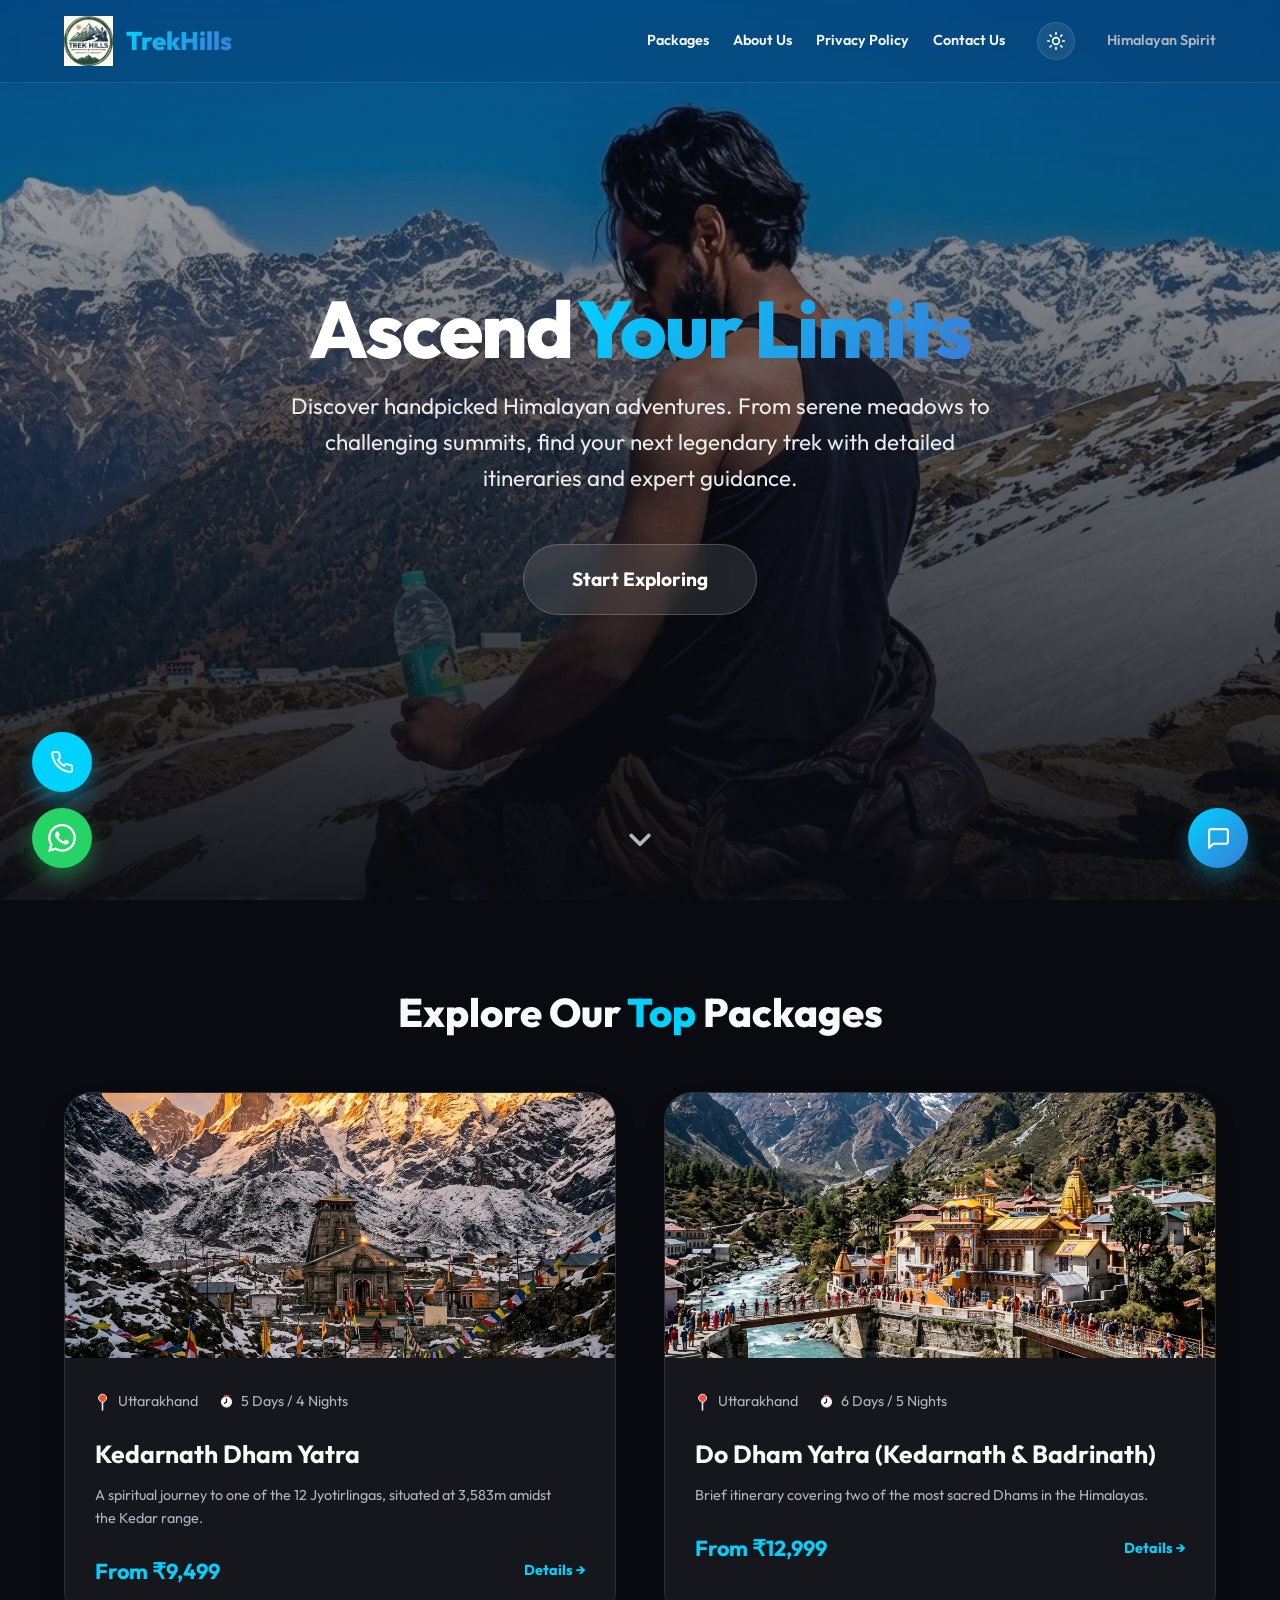
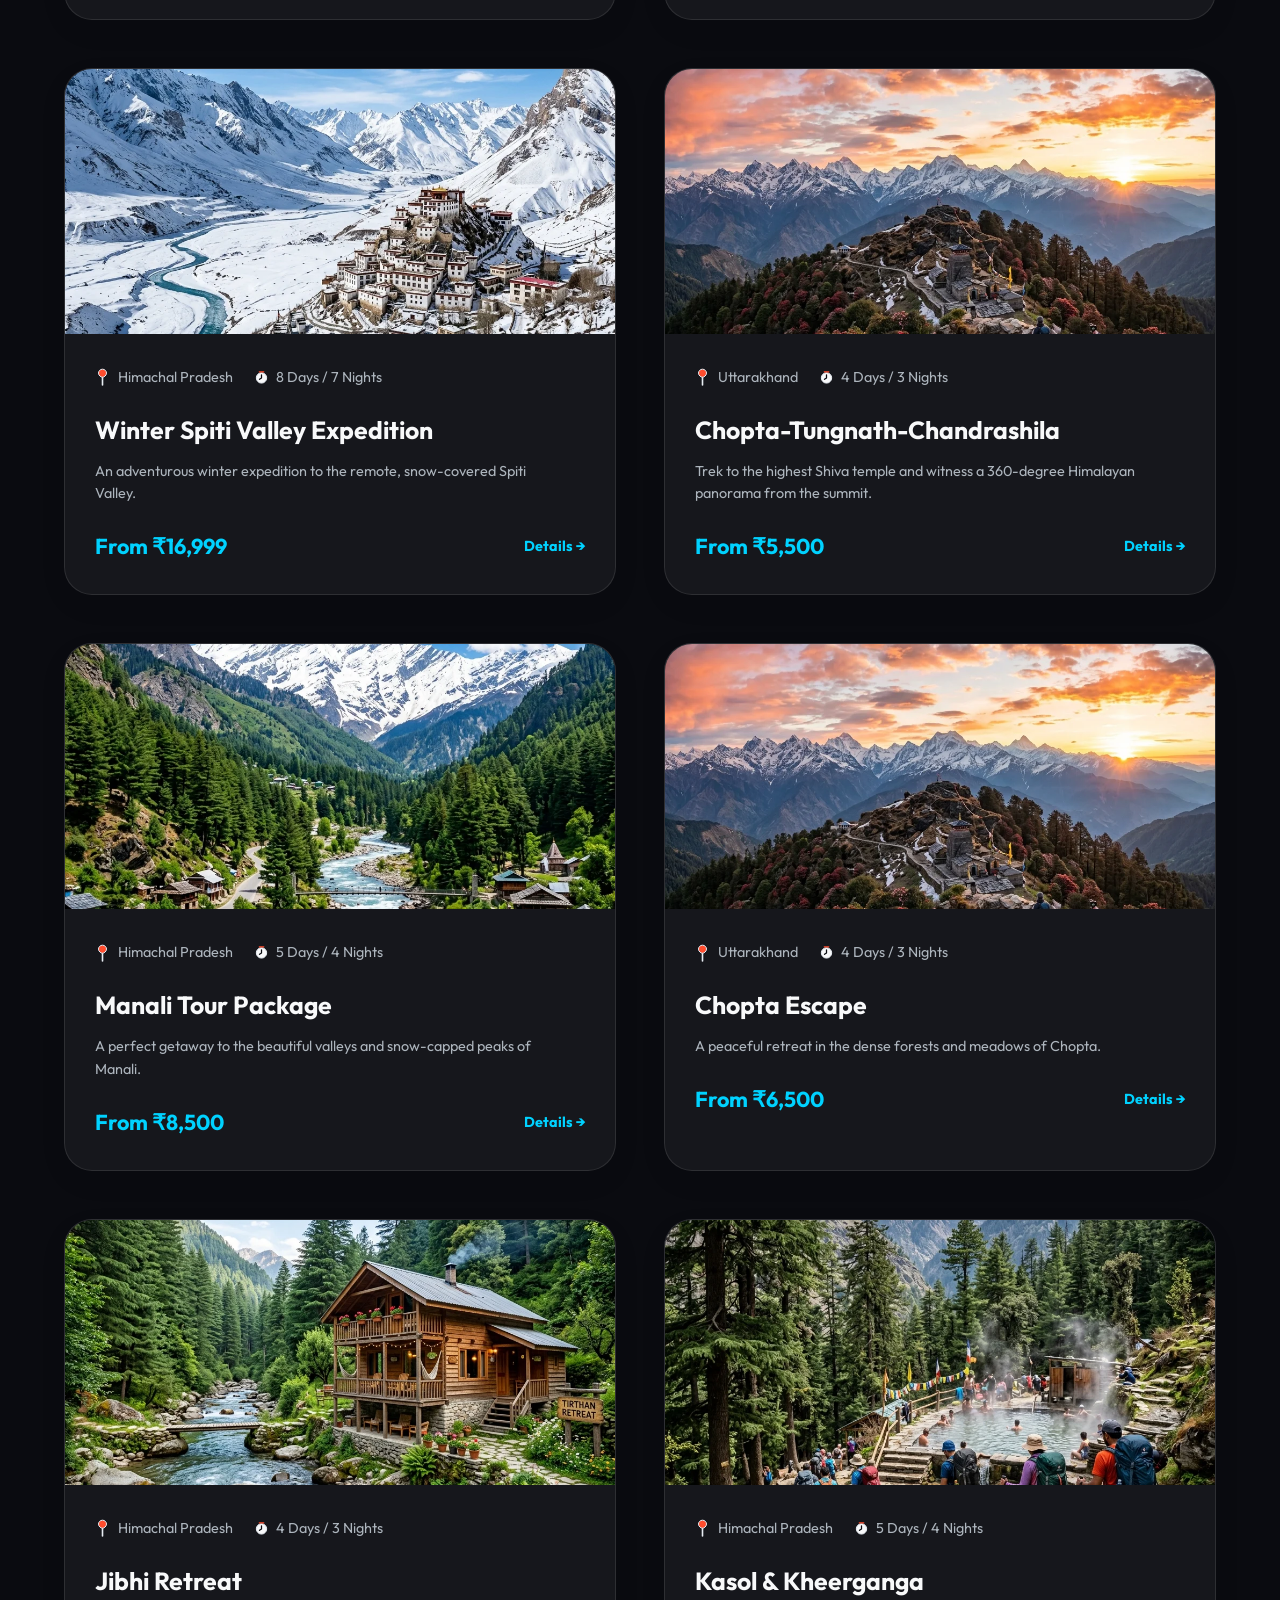
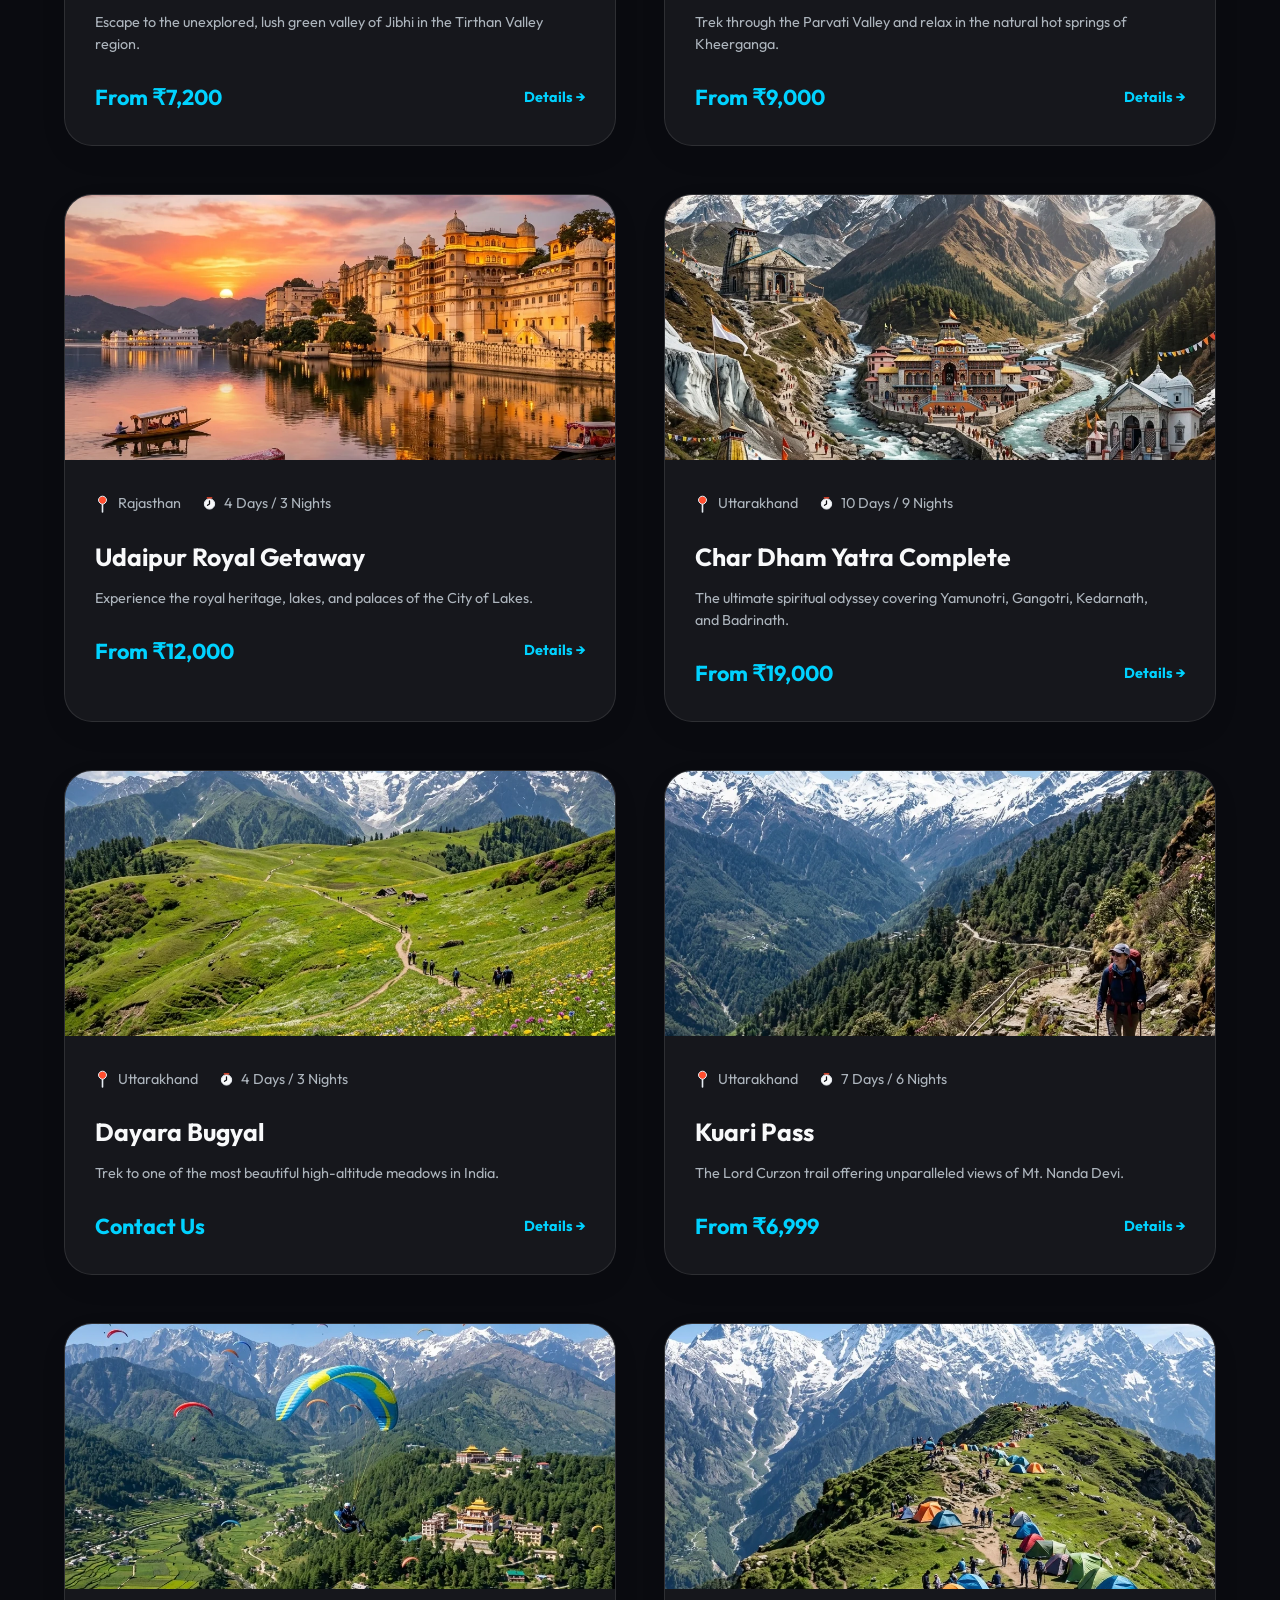
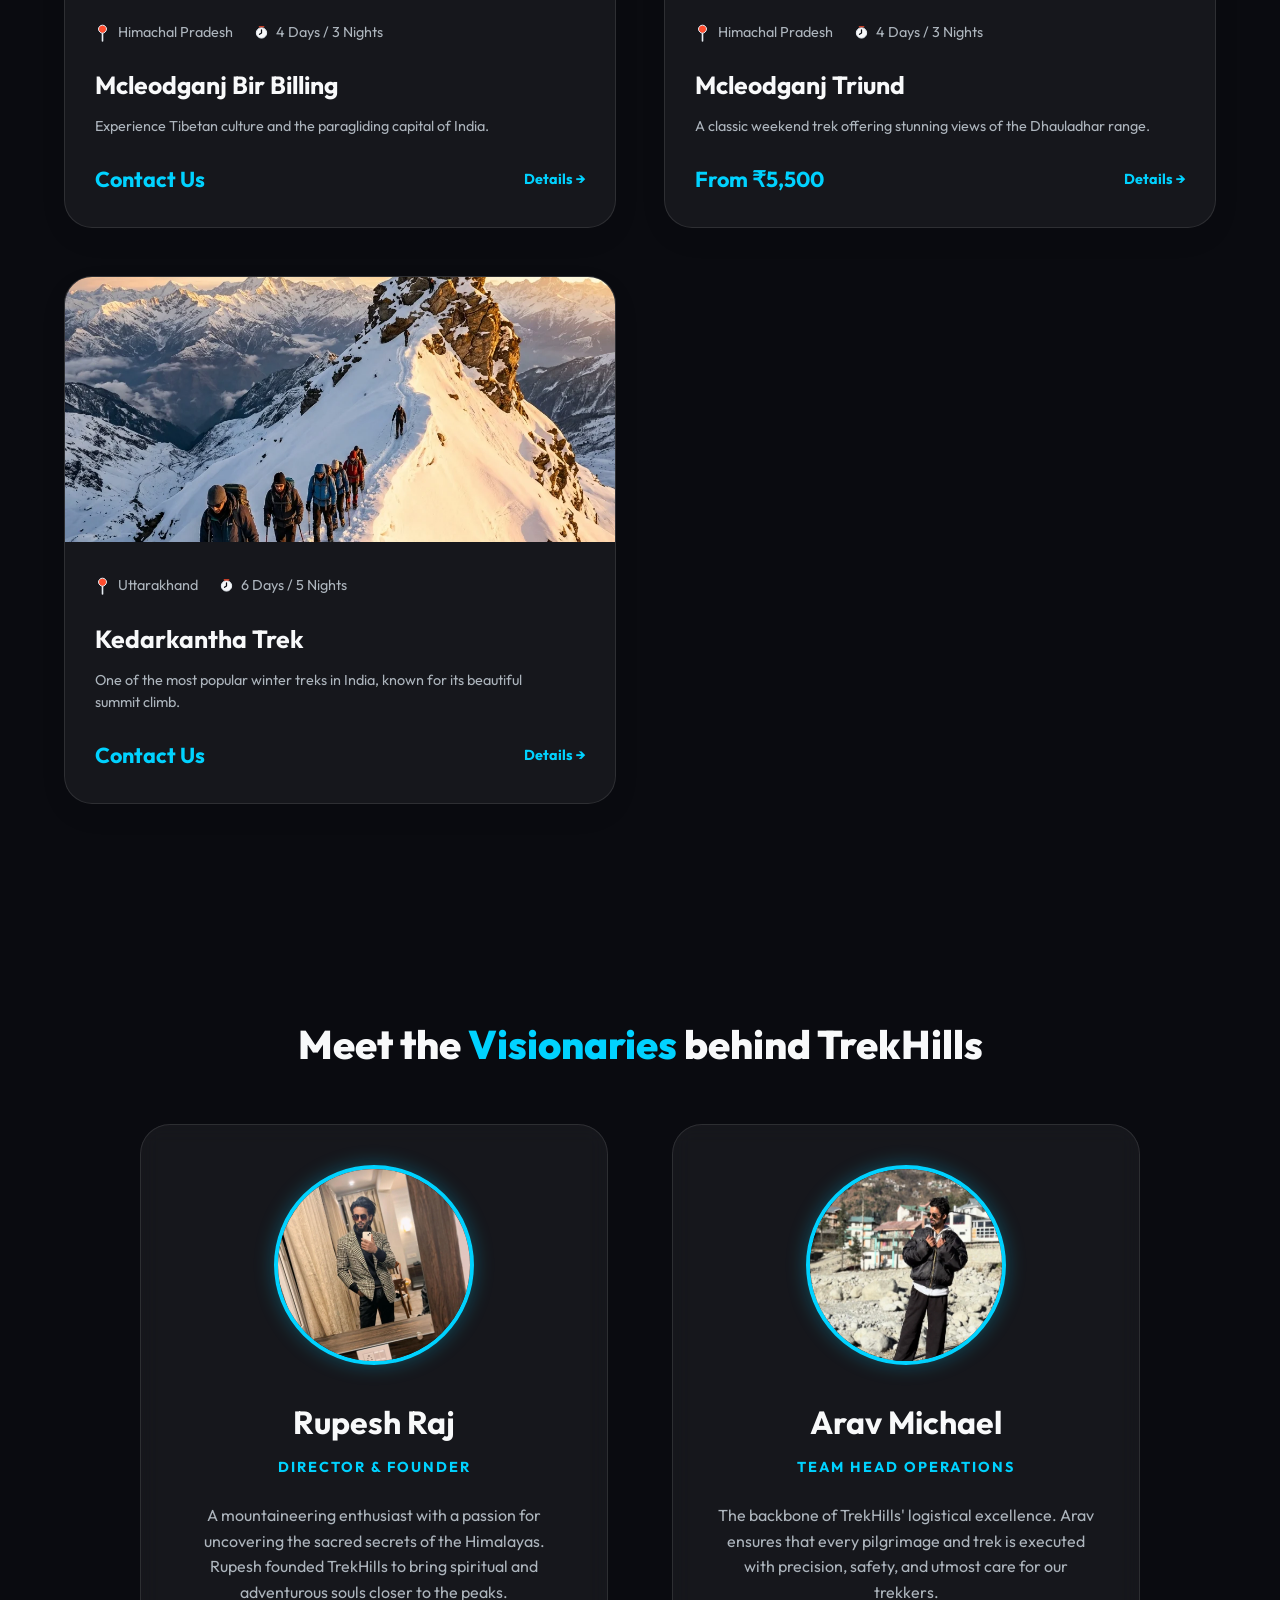
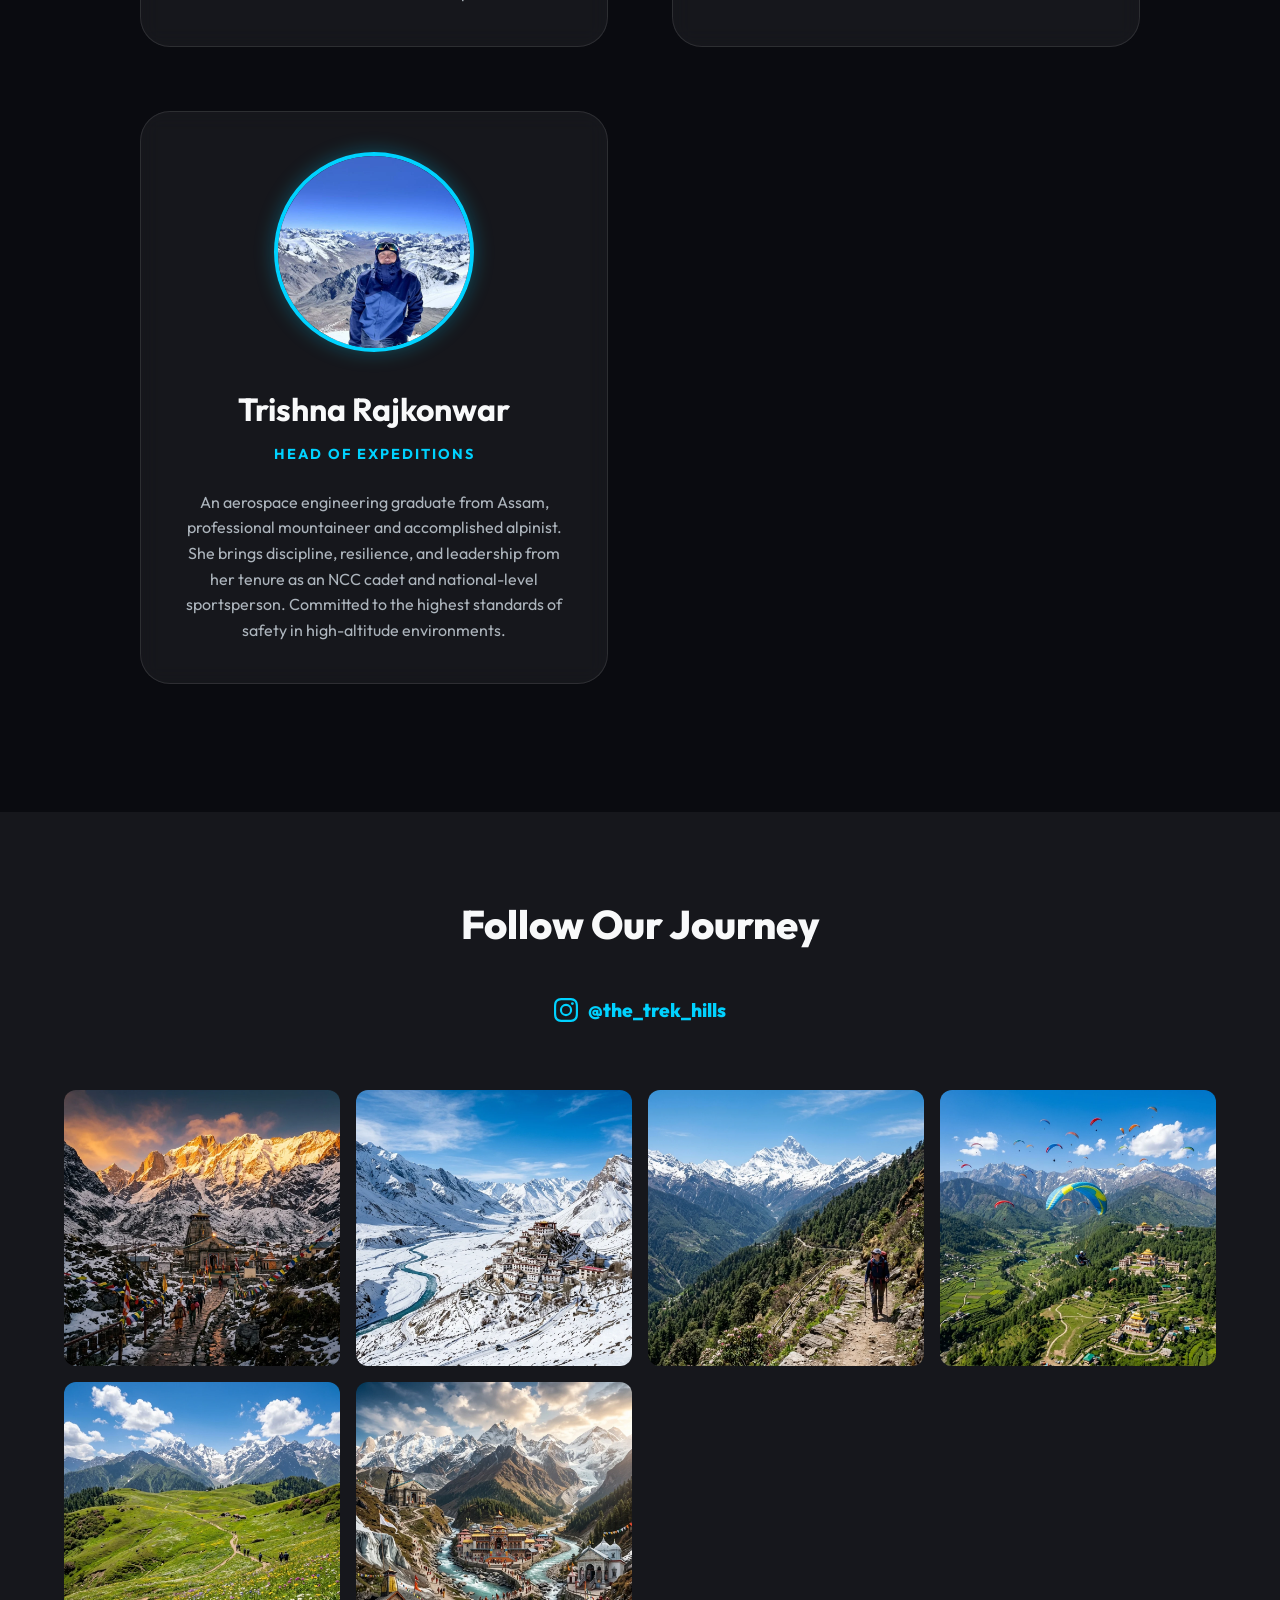
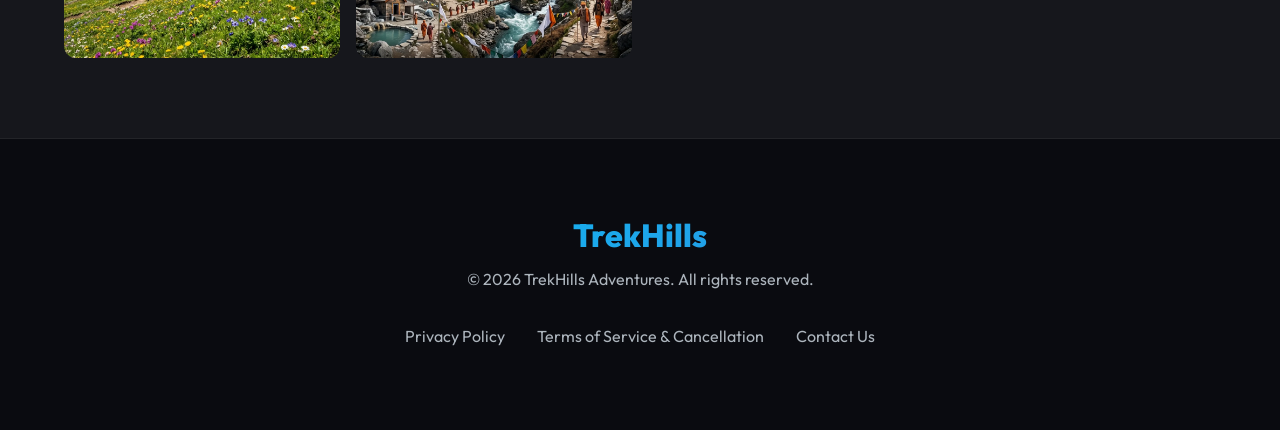
==== commit 35727e21: "Make package and profile cards data-driven" ====
--- a/index.html
+++ b/index.html
@@ -7,6 +7,7 @@
   <meta name="description" content="Discover Himalayan treks, spiritual yatras, and curated travel packages with detailed itineraries and easy WhatsApp booking." />
   <link rel="icon" type="image/png" href="assets/mountain.png" />
   <link rel="stylesheet" href="index.css" />
+  <script src="package.js" defer></script>
   <script src="index.js" defer></script>
   <link rel="preconnect" href="https://fonts.googleapis.com">
   <link rel="preconnect" href="https://fonts.gstatic.com" crossorigin>
@@ -66,40 +67,7 @@
     <section class="about-section" id="about">
       <div class="trek-container">
         <h2 class="section-title">Meet the <span>Visionaries</span> behind TrekHills</h2>
-        <div class="founders-grid">
-          <article class="founder-card">
-            <div class="founder-img-wrapper">
-              <img class="founder-img" src="assets/profilepic/rupesh.webp" alt="Rupesh Raj" />
-            </div>
-            <div class="founder-info">
-              <h3>Rupesh Raj</h3>
-              <p class="founder-title">Director & Founder</p>
-              <p class="founder-bio">A mountaineering enthusiast with a passion for uncovering the sacred secrets of the Himalayas. Rupesh founded TrekHills to bring spiritual and adventurous souls closer to the peaks.</p>
-            </div>
-          </article>
-
-          <article class="founder-card">
-            <div class="founder-img-wrapper">
-              <img class="founder-img" src="assets/profilepic/arav.webp" alt="Arav Michael" />
-            </div>
-            <div class="founder-info">
-              <h3>Arav Michael</h3>
-              <p class="founder-title">Team Head Operations</p>
-              <p class="founder-bio">The backbone of TrekHills' logistical excellence. Arav ensures that every pilgrimage and trek is executed with precision, safety, and utmost care for our trekkers.</p>
-            </div>
-          </article>
-
-          <article class="founder-card">
-            <div class="founder-img-wrapper">
-              <img class="founder-img" src="assets/profilepic/about_us_trishna_new.webp" alt="Trishna Rajkonwar" />
-            </div>
-            <div class="founder-info">
-              <h3>Trishna Rajkonwar</h3>
-              <p class="founder-title">Head of Expeditions</p>
-              <p class="founder-bio">An aerospace engineering graduate from Assam, professional mountaineer and accomplished alpinist. She brings discipline, resilience, and leadership from her tenure as an NCC cadet and national-level sportsperson. Committed to the highest standards of safety in high-altitude environments.</p>
-            </div>
-          </article>
-        </div>
+        <div class="founders-grid" id="foundersGrid"></div>
       </div>
     </section>
 
--- a/index.css
+++ b/index.css
@@ -1376,19 +1376,37 @@
   .header{
     position:static;
     background:var(--bg-dark);
-    flex-direction:column;
-    gap:.8rem;
-    padding:1rem;
+    display:grid;
+    grid-template-columns:auto auto;
+    grid-template-rows:auto auto;
+    justify-content:center;
+    justify-items:center;
+    align-items:center;
+    column-gap:2.4rem;
+    row-gap:1rem;
+    padding:1rem 1rem 1.35rem;
+  }
+
+  .logo-container{
+    grid-column:1 / -1;
+    justify-self:center;
+    margin:0;
   }
 
   .nav-links{
+    grid-column:1;
+    grid-row:2;
     flex-wrap:wrap;
     justify-content:center;
-    gap:1rem;
+    gap:1.35rem;
+    margin-left:0;
   }
 
   .nav-actions{
-    gap:1rem;
+    grid-column:2;
+    grid-row:2;
+    gap:2rem;
+    margin-left:0;
   }
 
   .nav-links a,
@@ -1519,6 +1537,138 @@
   }
 }
 
+@media (max-width:700px){
+  .header{
+    display:grid;
+    grid-template-columns:max-content max-content;
+    grid-template-rows:auto auto;
+    column-gap:clamp(1rem,5vw,2.8rem);
+    row-gap:.85rem;
+    align-items:center;
+    justify-items:center;
+    justify-content:center;
+    width:100%;
+    overflow:hidden;
+    padding:.75rem clamp(.75rem,3vw,1rem) 1rem;
+  }
+
+  .logo-container{
+    grid-column:1 / -1;
+    justify-self:center;
+    margin:0;
+  }
+
+  .nav-links{
+    grid-column:1;
+    grid-row:2;
+    display:grid;
+    grid-template-columns:max-content max-content;
+    gap:1.05rem 1.35rem;
+    justify-content:center;
+    justify-items:center;
+    align-items:center;
+    min-width:0;
+    margin-left:0;
+  }
+
+  .nav-links a:nth-child(1){
+    grid-column:auto;
+    grid-row:auto;
+    justify-self:auto;
+  }
+
+  .nav-links a:nth-child(2){
+    grid-column:auto;
+    grid-row:auto;
+    justify-self:auto;
+    transform:none;
+  }
+
+  .nav-links .nav-link:nth-child(3){
+    grid-column:auto;
+    grid-row:auto;
+    justify-self:auto;
+  }
+
+  .nav-links .nav-link:nth-child(4){
+    grid-column:auto;
+    grid-row:auto;
+    justify-self:auto;
+  }
+
+  .nav-actions{
+    grid-column:2;
+    grid-row:2;
+    display:grid;
+    grid-template-columns:44px max-content;
+    gap:clamp(1rem,4vw,2rem);
+    align-items:center;
+    margin-left:0;
+  }
+
+  .theme-toggle{
+    width:44px;
+    height:44px;
+  }
+
+  .nav-tagline{
+    justify-self:start;
+    white-space:normal;
+    max-width:6.6rem;
+    line-height:1.35;
+    font-size:.95rem;
+  }
+
+  .nav-links a,
+  .nav-link{
+    font-size:.95rem;
+    line-height:1.2;
+    white-space:nowrap;
+    max-width:100%;
+    text-align:center;
+  }
+}
+
+@media (max-width:480px){
+  .header{
+    grid-template-columns:minmax(6.8rem,1fr) max-content;
+    column-gap:.75rem;
+    padding-left:clamp(.95rem,5vw,1.25rem);
+    padding-right:clamp(.95rem,5vw,1.25rem);
+  }
+
+  .nav-links{
+    grid-template-columns:minmax(0,1fr);
+    gap:1.25rem;
+    justify-content:start;
+    justify-items:start;
+    width:100%;
+  }
+
+  .nav-links a,
+  .nav-link{
+    font-size:.95rem;
+    white-space:normal;
+    overflow-wrap:anywhere;
+    text-align:left;
+  }
+
+  .theme-toggle{
+    width:44px;
+    height:44px;
+  }
+
+  .nav-actions{
+    grid-template-columns:44px max-content;
+    gap:1rem;
+  }
+
+  .nav-tagline{
+    max-width:5.7rem;
+    font-size:.95rem;
+  }
+}
+
 @media (max-width:520px){
   .trek-grid{
     grid-template-columns:1fr;
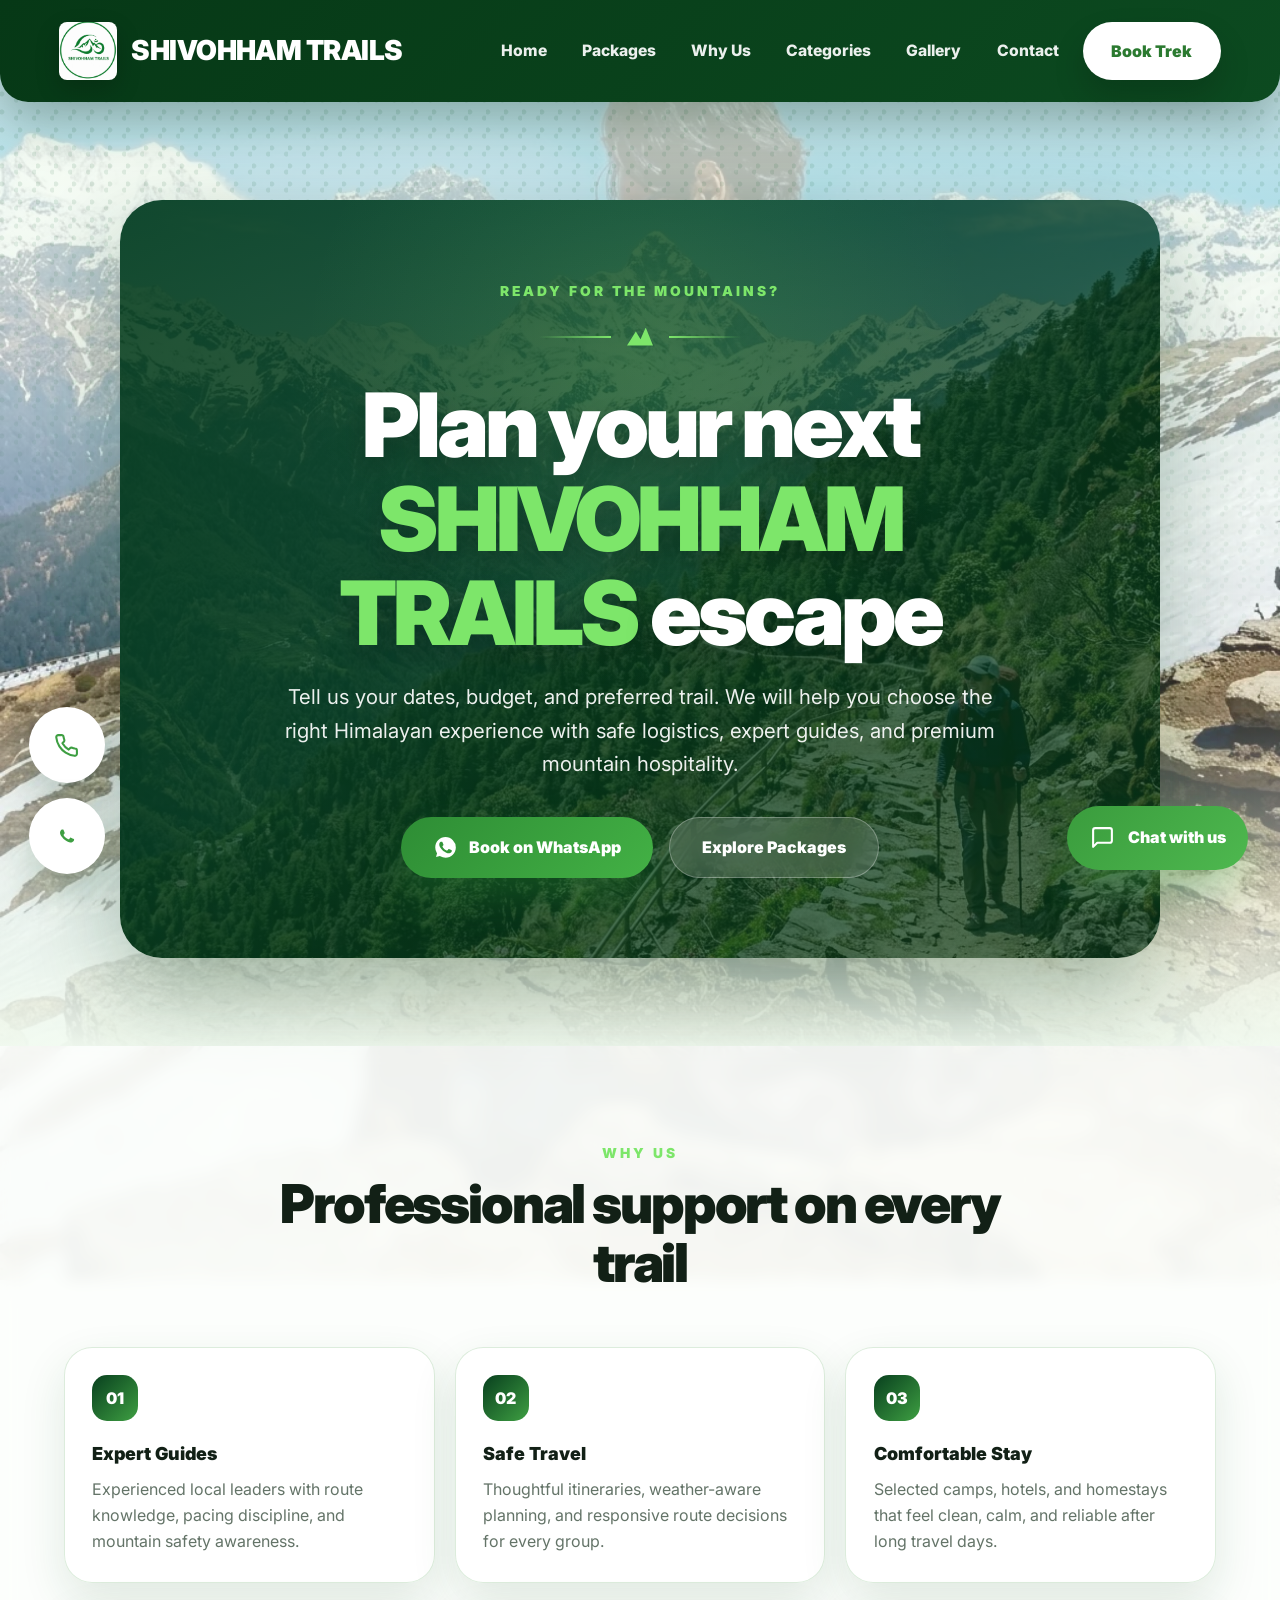
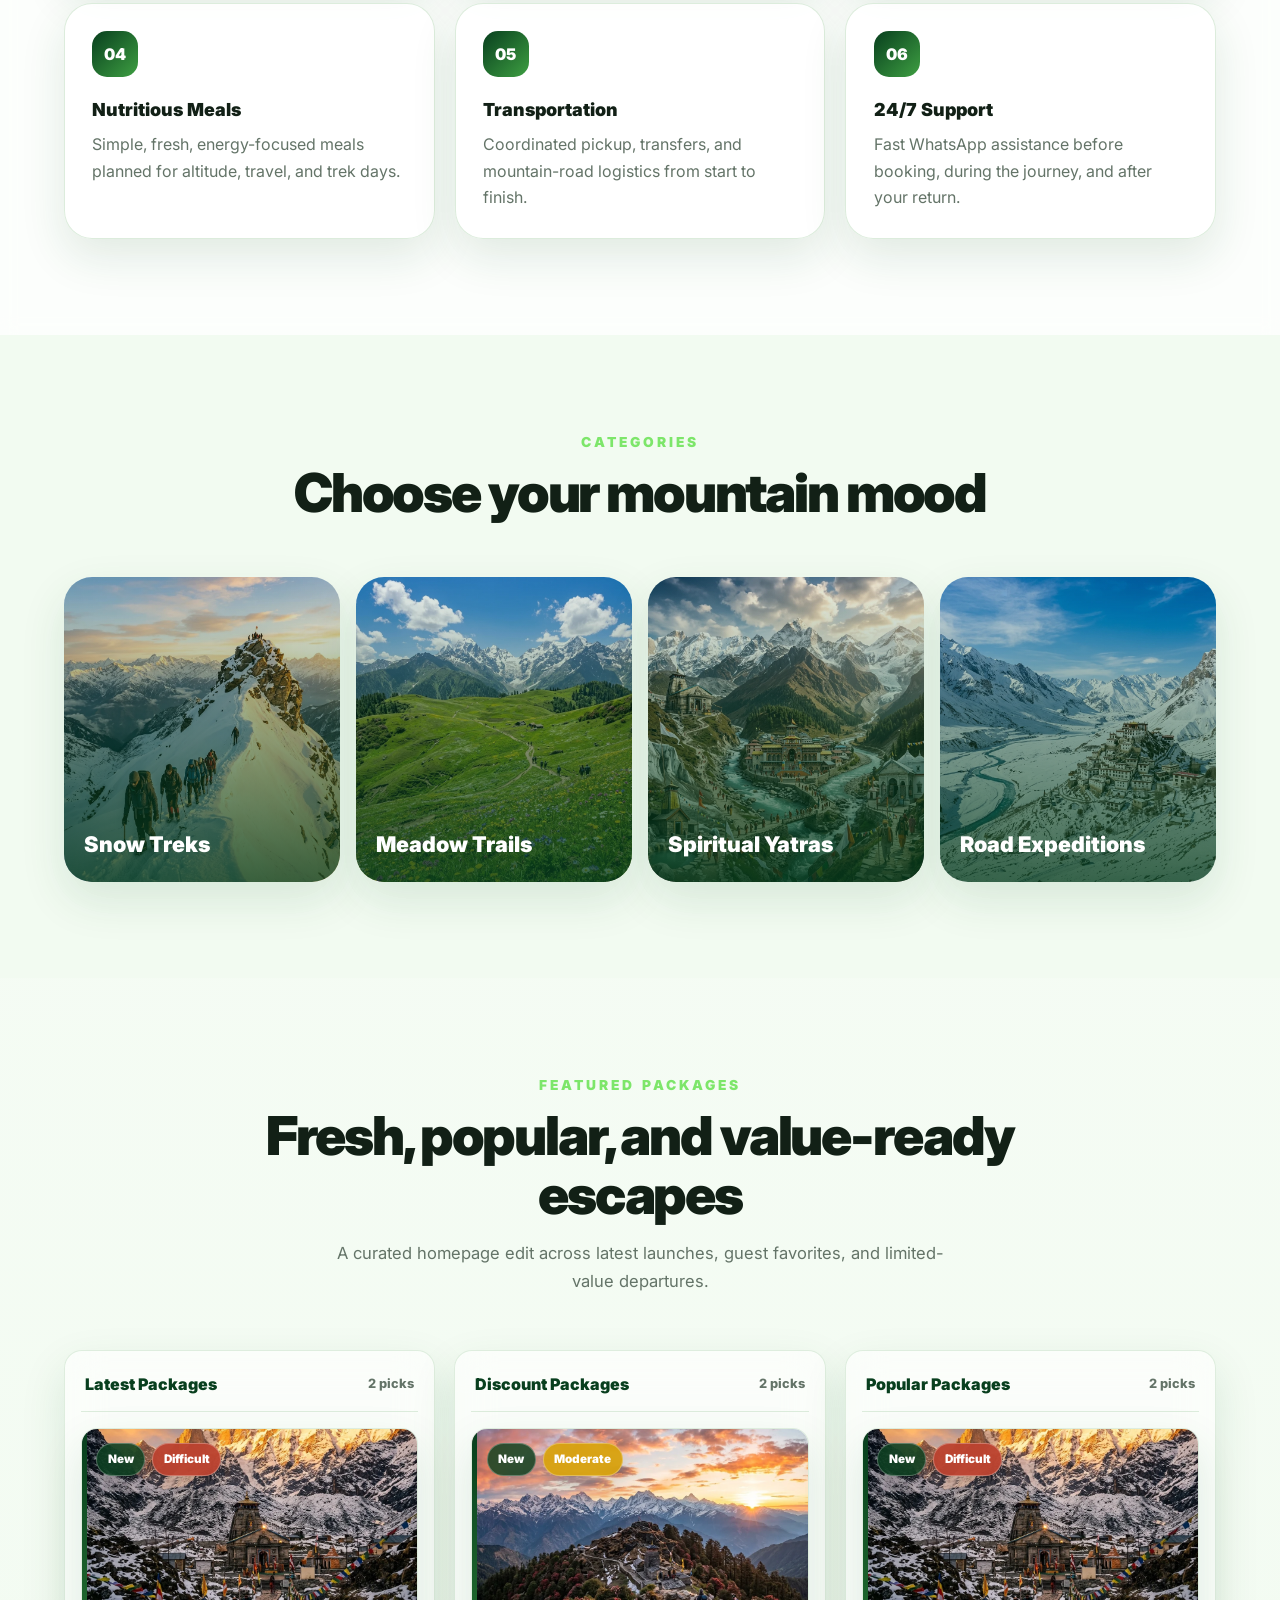
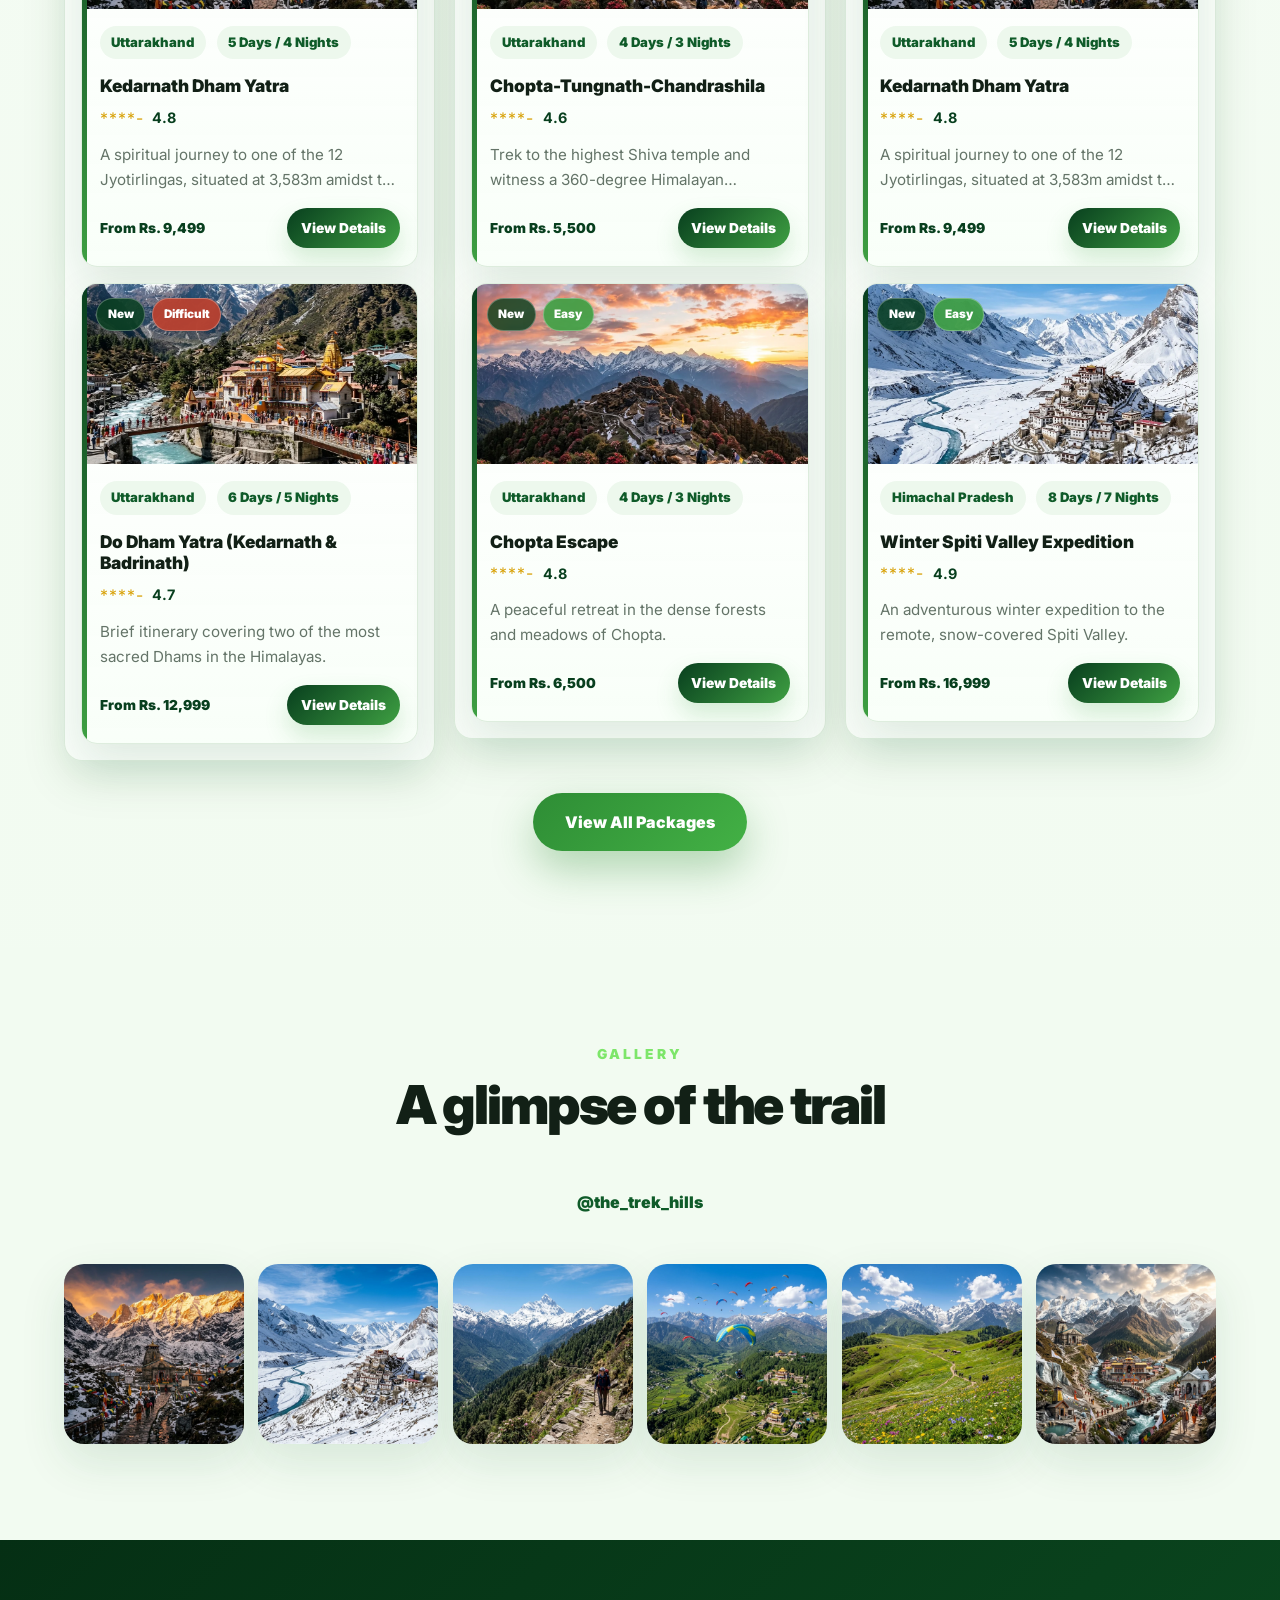
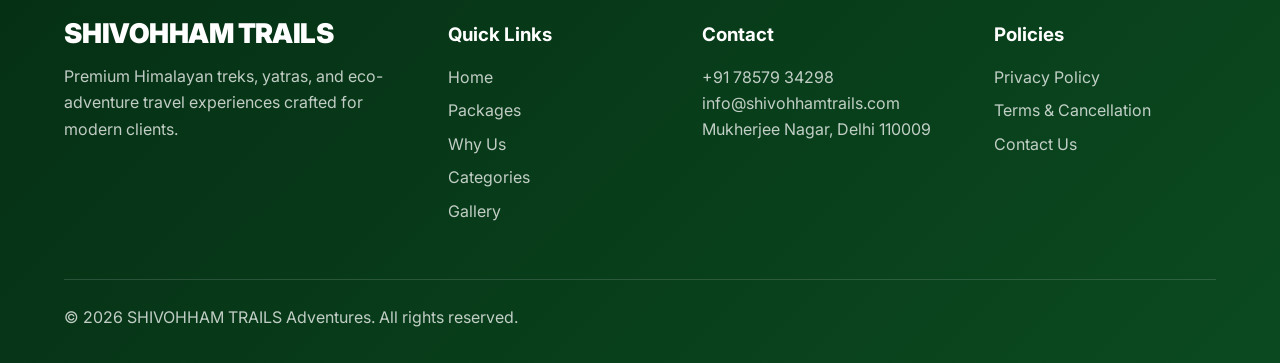
==== commit d91f5ab3: "Update Trekhills website content" ====
--- a/index.html
+++ b/index.html
@@ -3,133 +3,164 @@
 <head>
   <meta charset="UTF-8" />
   <meta name="viewport" content="width=device-width, initial-scale=1.0" />
-  <title>TrekHills | Himalayan Treks & Travel Packages</title>
-  <meta name="description" content="Discover Himalayan treks, spiritual yatras, and curated travel packages with detailed itineraries and easy WhatsApp booking." />
-  <link rel="icon" type="image/png" href="assets/mountain.png" />
+  <title>SHIVOHHAM TRAILS | Premium Himalayan Treks & Travel Packages</title>
+  <meta name="description" content="Discover premium Himalayan treks, spiritual yatras, and curated mountain travel packages with expert guides and easy WhatsApp booking." />
+  <link rel="icon" type="image/jpeg" href="assets/main logo.jpeg" />
   <link rel="stylesheet" href="index.css" />
   <script src="package.js" defer></script>
   <script src="index.js" defer></script>
   <link rel="preconnect" href="https://fonts.googleapis.com">
   <link rel="preconnect" href="https://fonts.gstatic.com" crossorigin>
-  <link href="https://fonts.googleapis.com/css2?family=Outfit:wght@300;400;600;700;800&display=swap" rel="stylesheet">
+  <link href="https://fonts.googleapis.com/css2?family=Inter:wght@400;500;600;700;800;900&display=swap" rel="stylesheet">
 </head>
-<body class="dark-mode">
+<body>
   <header class="header">
-    <a class="logo-container" href="#home" aria-label="TrekHills home">
-      <img class="logo-img" src="assets/trekhills_logo_new.png" alt="TrekHills" />
-      <span class="logo-text">TrekHills</span>
+    <a class="logo-container" href="index.html" aria-label="SHIVOHHAM TRAILS home">
+      <img class="logo-img" src="assets/main logo.jpeg" alt="SHIVOHHAM TRAILS" />
+      <span class="logo-text">SHIVOHHAM TRAILS</span>
     </a>
 
     <nav class="nav-links" aria-label="Primary navigation">
-      <a href="#treks">Packages</a>
-      <a href="#about">About Us</a>
-      <button class="nav-link" type="button" data-modal="privacy">Privacy Policy</button>
-      <button class="nav-link" type="button" data-modal="contact">Contact Us</button>
+      <a href="index.html">Home</a>
+      <a href="packages.html">Packages</a>
+      <a href="#why">Why Us</a>
+      <a href="#categories">Categories</a>
+      <a href="#gallery">Gallery</a>
+      <button class="nav-link" type="button" data-modal="contact">Contact</button>
     </nav>
 
     <div class="nav-actions">
-      <button class="theme-toggle" type="button" aria-label="Toggle light mode">
-        <svg class="theme-sun" width="20" height="20" viewBox="0 0 24 24" aria-hidden="true">
-          <circle cx="12" cy="12" r="4" fill="none" stroke="currentColor" stroke-width="2" />
-          <path d="M12 2v2M12 20v2M4.93 4.93l1.41 1.41M17.66 17.66l1.41 1.41M2 12h2M20 12h2M4.93 19.07l1.41-1.41M17.66 6.34l1.41-1.41" fill="none" stroke="currentColor" stroke-width="2" stroke-linecap="round" />
-        </svg>
-        <svg class="theme-moon" width="20" height="20" viewBox="0 0 24 24" aria-hidden="true">
-          <path d="M20.5 14.5A8.6 8.6 0 0 1 9.5 3.5 8.7 8.7 0 1 0 20.5 14.5z" fill="none" stroke="currentColor" stroke-width="2" stroke-linejoin="round" />
-        </svg>
-      </button>
-      <span class="nav-tagline">Himalayan Spirit</span>
+      <a class="nav-cta" href="packages.html">Book Trek</a>
     </div>
   </header>
 
   <main>
     <section class="hero" id="home">
       <div class="hero-bg"></div>
-      <div class="particles" aria-hidden="true"></div>
-      <div class="hero-content">
-        <h1 class="animate-title"><span class="title-word">Ascend</span><span class="title-word highlight">Your Limits</span></h1>
-        <p class="animate-subtitle">
-          Discover handpicked Himalayan adventures. From serene meadows to challenging summits, find your next legendary trek with detailed itineraries and expert guidance.
-        </p>
-        <a class="hero-cta" href="#treks">Start Exploring</a>
+      <div class="hero-pattern" aria-hidden="true"></div>
+      <div class="hero-panel">
+        <p class="eyebrow">Ready for the mountains?</p>
+        <div class="mini-divider" aria-hidden="true"><span></span></div>
+        <h1 class="animate-title">Plan your next <span>SHIVOHHAM TRAILS</span> escape</h1>
+        <p class="animate-subtitle">Tell us your dates, budget, and preferred trail. We will help you choose the right Himalayan experience with safe logistics, expert guides, and premium mountain hospitality.</p>
+        <div class="hero-actions">
+          <a class="hero-cta primary" target="_blank" rel="noopener noreferrer" href="https://wa.me/917857934298?text=Hi%20SHIVOHHAM%20TRAILS!%20I%20want%20to%20book%20a%20trek.">
+            <svg width="25" height="25" viewBox="0 0 24 24" aria-hidden="true"><path fill="currentColor" d="M17.47 14.38c-.3-.15-1.76-.87-2.03-.97-.27-.1-.47-.15-.67.15-.2.3-.77.97-.94 1.16-.17.2-.35.22-.64.08-.3-.15-1.26-.46-2.39-1.48-.88-.79-1.48-1.76-1.65-2.06-.17-.3-.02-.46.13-.61.13-.13.3-.35.45-.52.15-.17.2-.3.3-.5.1-.2.05-.37-.03-.52-.07-.15-.67-1.61-.92-2.21-.24-.58-.49-.5-.67-.51h-.57c-.2 0-.52.07-.79.37-.27.3-1.04 1.02-1.04 2.48s1.07 2.88 1.21 3.07c.15.2 2.1 3.2 5.08 4.49.71.31 1.26.49 1.69.63.71.23 1.36.2 1.87.12.57-.09 1.76-.72 2.01-1.41.25-.69.25-1.29.17-1.41-.07-.12-.27-.2-.57-.35M12.05 21.79h-.01a9.87 9.87 0 0 1-5.03-1.38l-.36-.21-3.74.98 1-3.65-.24-.37a9.86 9.86 0 0 1-1.51-5.26c0-5.45 4.44-9.88 9.89-9.88 2.64 0 5.12 1.03 6.99 2.9a9.82 9.82 0 0 1 2.89 6.99c0 5.45-4.44 9.88-9.88 9.88"/></svg>
+            Book on WhatsApp
+          </a>
+          <a class="hero-cta ghost" href="packages.html">Explore Packages</a>
+        </div>
       </div>
-      <a class="scroll-indicator animate-bounce" href="#treks" aria-label="Scroll to packages">
-        <svg width="42" height="42" viewBox="0 0 24 24" aria-hidden="true">
-          <path d="M7 10l5 5 5-5" fill="none" stroke="currentColor" stroke-width="2.2" stroke-linecap="round" stroke-linejoin="round" />
-        </svg>
-      </a>
+    </section>
+
+    <section class="why-section" id="why">
+      <div class="trek-container">
+        <div class="section-heading">
+          <p class="eyebrow">Why Us</p>
+          <h2 class="section-title">Professional support on every trail</h2>
+        </div>
+        <div class="why-grid">
+          <article class="why-card"><span>01</span><h3>Expert Guides</h3><p>Experienced local leaders with route knowledge, pacing discipline, and mountain safety awareness.</p></article>
+          <article class="why-card"><span>02</span><h3>Safe Travel</h3><p>Thoughtful itineraries, weather-aware planning, and responsive route decisions for every group.</p></article>
+          <article class="why-card"><span>03</span><h3>Comfortable Stay</h3><p>Selected camps, hotels, and homestays that feel clean, calm, and reliable after long travel days.</p></article>
+          <article class="why-card"><span>04</span><h3>Nutritious Meals</h3><p>Simple, fresh, energy-focused meals planned for altitude, travel, and trek days.</p></article>
+          <article class="why-card"><span>05</span><h3>Transportation</h3><p>Coordinated pickup, transfers, and mountain-road logistics from start to finish.</p></article>
+          <article class="why-card"><span>06</span><h3>24/7 Support</h3><p>Fast WhatsApp assistance before booking, during the journey, and after your return.</p></article>
+        </div>
+      </div>
+    </section>
+
+    <section class="categories-section" id="categories">
+      <div class="trek-container">
+        <div class="section-heading">
+          <p class="eyebrow">Categories</p>
+          <h2 class="section-title">Choose your mountain mood</h2>
+        </div>
+        <div class="category-grid">
+          <a class="category-card" href="packages.html"><img src="assets/packages/kedarkantha_trek.webp" alt="Snow trek" /><span>Snow Treks</span></a>
+          <a class="category-card" href="packages.html"><img src="assets/packages/dayara_bugyal.webp" alt="Meadow trail" /><span>Meadow Trails</span></a>
+          <a class="category-card" href="packages.html"><img src="assets/packages/char_dham_yatra.webp" alt="Spiritual yatra" /><span>Spiritual Yatras</span></a>
+          <a class="category-card" href="packages.html"><img src="assets/packages/winter_spiti.webp" alt="Road expedition" /><span>Road Expeditions</span></a>
+        </div>
+      </div>
     </section>
 
     <section class="trek-container" id="treks">
-      <h2 class="section-title">Explore Our <span>Top</span> Packages</h2>
-      <div class="trek-grid" id="trekGrid"></div>
-    </section>
-
-    <section class="about-section" id="about">
-      <div class="trek-container">
-        <h2 class="section-title">Meet the <span>Visionaries</span> behind TrekHills</h2>
-        <div class="founders-grid" id="foundersGrid"></div>
+      <div class="section-heading">
+        <p class="eyebrow">Featured Packages</p>
+        <h2 class="section-title">Fresh, popular, and value-ready escapes</h2>
+        <p class="section-copy">A curated homepage edit across latest launches, guest favorites, and limited-value departures.</p>
+      </div>
+      <div class="featured-package-board" id="featuredPackages"></div>
+      <div class="featured-actions">
+        <a class="hero-cta primary" href="packages.html">View All Packages</a>
       </div>
     </section>
 
-    <section class="insta-feed-section">
+    <section class="insta-feed-section" id="gallery">
       <div class="insta-inner">
-        <h2 class="section-title">Follow Our Journey</h2>
-        <a class="insta-link" href="https://instagram.com/the_trek_hills" target="_blank" rel="noopener noreferrer" aria-label="Follow TrekHills on Instagram">
-          <svg width="24" height="24" viewBox="0 0 24 24" aria-hidden="true"><path fill="currentColor" d="M12 2.16c3.2 0 3.58.01 4.85.07 3.25.15 4.77 1.69 4.92 4.92.06 1.27.07 1.64.07 4.85s-.01 3.58-.07 4.85c-.15 3.25-1.69 4.77-4.92 4.92-1.27.06-1.65.07-4.85.07s-3.58-.01-4.85-.07c-3.26-.15-4.77-1.7-4.92-4.92-.06-1.27-.07-1.65-.07-4.85s.01-3.58.07-4.85c.15-3.23 1.66-4.77 4.92-4.92 1.27-.06 1.65-.07 4.85-.07ZM12 0C8.74 0 8.33.01 7.05.07 2.69.27.27 2.69.07 7.05.01 8.33 0 8.74 0 12s.01 3.67.07 4.95c.2 4.36 2.62 6.78 6.98 6.98C8.33 23.99 8.74 24 12 24s3.67-.01 4.95-.07c4.35-.2 6.78-2.62 6.98-6.98.06-1.28.07-1.69.07-4.95s-.01-3.67-.07-4.95c-.2-4.35-2.62-6.78-6.98-6.98C15.67.01 15.26 0 12 0Zm0 5.84a6.16 6.16 0 1 0 0 12.32A6.16 6.16 0 0 0 12 5.84ZM12 16a4 4 0 1 1 0-8 4 4 0 0 1 0 8Zm6.41-11.85a1.44 1.44 0 1 0 0 2.88 1.44 1.44 0 0 0 0-2.88Z"/></svg>
+        <div class="section-heading">
+          <p class="eyebrow">Gallery</p>
+          <h2 class="section-title">A glimpse of the trail</h2>
+        </div>
+        <a class="insta-link" href="https://instagram.com/the_trek_hills" target="_blank" rel="noopener noreferrer" aria-label="Follow SHIVOHHAM TRAILS on Instagram">
           <span>@the_trek_hills</span>
         </a>
         <div class="insta-grid">
-          <a href="https://instagram.com/the_trek_hills" target="_blank" rel="noopener noreferrer">
-            <img src="assets/packages/kedarnath_temple_trek.webp" alt="Kedarnath trek" />
-            <span class="insta-overlay"><span class="insta-like">♥ 1245</span></span>
-          </a>
-          <a href="https://instagram.com/the_trek_hills" target="_blank" rel="noopener noreferrer">
-            <img src="assets/packages/winter_spiti.webp" alt="Winter Spiti" />
-            <span class="insta-overlay"><span class="insta-like">♥ 3012</span></span>
-          </a>
-          <a href="https://instagram.com/the_trek_hills" target="_blank" rel="noopener noreferrer">
-            <img src="assets/packages/kuari_pass.webp" alt="Kuari Pass" />
-            <span class="insta-overlay"><span class="insta-like">♥ 890</span></span>
-          </a>
-          <a href="https://instagram.com/the_trek_hills" target="_blank" rel="noopener noreferrer">
-            <img src="assets/packages/bir_billing.webp" alt="Bir Billing" />
-            <span class="insta-overlay"><span class="insta-like">♥ 2150</span></span>
-          </a>
-          <a href="https://instagram.com/the_trek_hills" target="_blank" rel="noopener noreferrer">
-            <img src="assets/packages/dayara_bugyal.webp" alt="Dayara Bugyal" />
-            <span class="insta-overlay"><span class="insta-like">♥ 1432</span></span>
-          </a>
-          <a href="https://instagram.com/the_trek_hills" target="_blank" rel="noopener noreferrer">
-            <img src="assets/packages/char_dham_yatra.webp" alt="Char Dham Yatra" />
-            <span class="insta-overlay"><span class="insta-like">♥ 4500</span></span>
-          </a>
+          <a href="https://instagram.com/the_trek_hills" target="_blank" rel="noopener noreferrer"><img src="assets/packages/kedarnath_temple_trek.webp" alt="Kedarnath trek" /><span class="insta-overlay"><span>View Journey</span></span></a>
+          <a href="https://instagram.com/the_trek_hills" target="_blank" rel="noopener noreferrer"><img src="assets/packages/winter_spiti.webp" alt="Winter Spiti" /><span class="insta-overlay"><span>View Journey</span></span></a>
+          <a href="https://instagram.com/the_trek_hills" target="_blank" rel="noopener noreferrer"><img src="assets/packages/kuari_pass.webp" alt="Kuari Pass" /><span class="insta-overlay"><span>View Journey</span></span></a>
+          <a href="https://instagram.com/the_trek_hills" target="_blank" rel="noopener noreferrer"><img src="assets/packages/bir_billing.webp" alt="Bir Billing" /><span class="insta-overlay"><span>View Journey</span></span></a>
+          <a href="https://instagram.com/the_trek_hills" target="_blank" rel="noopener noreferrer"><img src="assets/packages/dayara_bugyal.webp" alt="Dayara Bugyal" /><span class="insta-overlay"><span>View Journey</span></span></a>
+          <a href="https://instagram.com/the_trek_hills" target="_blank" rel="noopener noreferrer"><img src="assets/packages/char_dham_yatra.webp" alt="Char Dham Yatra" /><span class="insta-overlay"><span>View Journey</span></span></a>
         </div>
       </div>
     </section>
   </main>
 
   <footer class="footer">
-    <div class="logo-text">TrekHills</div>
-    <p>&copy; 2026 TrekHills Adventures. All rights reserved.</p>
-    <div class="footer-links">
-      <button type="button" data-modal="privacy">Privacy Policy</button>
-      <button type="button" data-modal="terms">Terms of Service & Cancellation</button>
-      <button type="button" data-modal="contact">Contact Us</button>
+    <div class="footer-grid">
+      <div>
+        <div class="logo-text">SHIVOHHAM TRAILS</div>
+        <p>Premium Himalayan treks, yatras, and eco-adventure travel experiences crafted for modern clients.</p>
+      </div>
+      <div>
+        <h3>Quick Links</h3>
+        <a href="index.html">Home</a>
+        <a href="packages.html">Packages</a>
+        <a href="#why">Why Us</a>
+        <a href="#categories">Categories</a>
+        <a href="#gallery">Gallery</a>
+      </div>
+      <div>
+        <h3>Contact</h3>
+        <p>+91 78579 34298</p>
+        <p>info@shivohhamtrails.com</p>
+        <p>Mukherjee Nagar, Delhi 110009</p>
+      </div>
+      <div>
+        <h3>Policies</h3>
+        <button type="button" data-modal="privacy">Privacy Policy</button>
+        <button type="button" data-modal="terms">Terms & Cancellation</button>
+        <button type="button" data-modal="contact">Contact Us</button>
+      </div>
     </div>
+    <p class="footer-bottom">&copy; 2026 SHIVOHHAM TRAILS Adventures. All rights reserved.</p>
   </footer>
 
   <div class="contact-widget">
     <a class="widget-btn phone-btn" href="tel:+917857934298" aria-label="Call Us" title="Call Us">
-      <svg width="24" height="24" viewBox="0 0 24 24" aria-hidden="true"><path d="M22 16.92v3a2 2 0 0 1-2.18 2 19.79 19.79 0 0 1-8.63-3.07 19.5 19.5 0 0 1-6-6A19.79 19.79 0 0 1 2.18 4.18 2 2 0 0 1 4.17 2h3a2 2 0 0 1 2 1.72c.12.9.33 1.77.7 2.61a2 2 0 0 1-.45 2.11L8.09 9.91a16 16 0 0 0 6 6l1.27-1.27a2 2 0 0 1 2.11-.45c.84.37 1.71.58 2.61.7A2 2 0 0 1 22 16.92z" fill="none" stroke="currentColor" stroke-width="2" stroke-linecap="round" stroke-linejoin="round"/></svg>
+      <svg width="25" height="25" viewBox="0 0 24 24" aria-hidden="true"><path d="M22 16.92v3a2 2 0 0 1-2.18 2 19.79 19.79 0 0 1-8.63-3.07 19.5 19.5 0 0 1-6-6A19.79 19.79 0 0 1 2.18 4.18 2 2 0 0 1 4.17 2h3a2 2 0 0 1 2 1.72c.12.9.33 1.77.7 2.61a2 2 0 0 1-.45 2.11L8.09 9.91a16 16 0 0 0 6 6l1.27-1.27a2 2 0 0 1 2.11-.45c.84.37 1.71.58 2.61.7A2 2 0 0 1 22 16.92z" fill="none" stroke="currentColor" stroke-width="2" stroke-linecap="round" stroke-linejoin="round"/></svg>
     </a>
     <a class="widget-btn whatsapp-btn" href="https://wa.me/917857934298" target="_blank" rel="noopener noreferrer" aria-label="WhatsApp Us" title="WhatsApp Us">
-      <svg width="28" height="28" viewBox="0 0 24 24" aria-hidden="true"><path fill="currentColor" d="M17.47 14.38c-.3-.15-1.76-.87-2.03-.97-.27-.1-.47-.15-.67.15-.2.3-.77.97-.94 1.16-.17.2-.35.22-.64.08-.3-.15-1.26-.46-2.39-1.48-.88-.79-1.48-1.76-1.65-2.06-.17-.3-.02-.46.13-.61.13-.13.3-.35.45-.52.15-.17.2-.3.3-.5.1-.2.05-.37-.03-.52-.07-.15-.67-1.61-.92-2.21-.24-.58-.49-.5-.67-.51h-.57c-.2 0-.52.07-.79.37-.27.3-1.04 1.02-1.04 2.48s1.07 2.88 1.21 3.07c.15.2 2.1 3.2 5.08 4.49.71.31 1.26.49 1.69.63.71.23 1.36.2 1.87.12.57-.09 1.76-.72 2.01-1.41.25-.69.25-1.29.17-1.41-.07-.12-.27-.2-.57-.35M12.05 21.79h-.01a9.87 9.87 0 0 1-5.03-1.38l-.36-.21-3.74.98 1-3.65-.24-.37a9.86 9.86 0 0 1-1.51-5.26c0-5.45 4.44-9.88 9.89-9.88 2.64 0 5.12 1.03 6.99 2.9a9.82 9.82 0 0 1 2.89 6.99c0 5.45-4.44 9.88-9.88 9.88M20.46 3.49A11.82 11.82 0 0 0 12.05 0C5.5 0 .16 5.34.16 11.89c0 2.1.55 4.14 1.59 5.95L.06 24l6.31-1.65a11.88 11.88 0 0 0 5.68 1.45h.01c6.55 0 11.89-5.34 11.89-11.89 0-3.18-1.24-6.16-3.49-8.42"/></svg>
+      <svg width="28" height="28" viewBox="0 0 24 24" aria-hidden="true"><path fill="currentColor" d="M17.47 14.38c-.3-.15-1.76-.87-2.03-.97-.27-.1-.47-.15-.67.15-.2.3-.77.97-.94 1.16-.17.2-.35.22-.64.08-.3-.15-1.26-.46-2.39-1.48-.88-.79-1.48-1.76-1.65-2.06-.17-.3-.02-.46.13-.61.13-.13.3-.35.45-.52.15-.17.2-.3.3-.5.1-.2.05-.37-.03-.52-.07-.15-.67-1.61-.92-2.21-.24-.58-.49-.5-.67-.51h-.57c-.2 0-.52.07-.79.37-.27.3-1.04 1.02-1.04 2.48s1.07 2.88 1.21 3.07c.15.2 2.1 3.2 5.08 4.49.71.31 1.26.49 1.69.63.71.23 1.36.2 1.87.12.57-.09 1.76-.72 2.01-1.41.25-.69.25-1.29.17-1.41-.07-.12-.27-.2-.57-.35"/></svg>
     </a>
   </div>
 
   <button class="chat-toggle-btn" type="button" aria-label="Open chat assistant">
     <svg class="chat-open-icon" width="25" height="25" viewBox="0 0 24 24" aria-hidden="true"><path d="M21 15a2 2 0 0 1-2 2H7l-4 4V5a2 2 0 0 1 2-2h14a2 2 0 0 1 2 2z" fill="none" stroke="currentColor" stroke-width="2" stroke-linecap="round" stroke-linejoin="round"/></svg>
     <span class="chat-close-icon">x</span>
+    <span class="chat-label">Chat with us</span>
   </button>
   <div class="chat-window" hidden>
     <div class="chat-header"><h3>Trek Guide Assistant</h3></div>
--- a/index.css
+++ b/index.css
@@ -1,28 +1,18 @@
 :root{
-  --primary:#00d2ff;
-  --primary-glow:#00d2ff4d;
-  --secondary:#3a7bd5;
-  --accent:#ff9d00;
-  --font-family:"Outfit", sans-serif;
+  --forest:#083f1e;
+  --forest-2:#0f5b29;
+  --green:#3e9f42;
+  --leaf:#7de66a;
+  --cream:#f2fbf1;
+  --white:#fff;
+  --ink:#122016;
+  --muted:#647468;
+  --line:#d9ead9;
+  --shadow:0 28px 80px rgba(8,63,30,.2);
+  --soft-shadow:0 18px 45px rgba(15,91,41,.12);
+  --radius:28px;
+  --font:"Inter", sans-serif;
   --transition:all .3s cubic-bezier(.4,0,.2,1);
-}
-
-body.dark-mode{
-  --bg-dark:#0a0b10;
-  --card-bg:#ffffff0d;
-  --text-main:#f8f9fa;
-  --text-muted:#adb5bd;
-  --glass-border:#ffffff1a;
-  --modal-bg:#15161c;
-}
-
-body.light-mode{
-  --bg-dark:#f8f9fa;
-  --card-bg:#fff;
-  --text-main:#1a1b1e;
-  --text-muted:#6c757d;
-  --glass-border:#0000001a;
-  --modal-bg:#fff;
 }
 
 *{
@@ -36,29 +26,35 @@
 }
 
 body{
-  font-family:var(--font-family);
-  background-color:var(--bg-dark);
-  color:var(--text-main);
-  line-height:1.6;
-  transition:background-color .5s,color .5s;
+  min-height:100vh;
+  color:var(--ink);
+  font-family:var(--font);
+  line-height:1.65;
+  background:
+    linear-gradient(180deg,rgba(242,251,241,.92),rgba(242,251,241,.74) 42%,rgba(242,251,241,.98) 72%),
+    url("assets/hero_bg_final.png") center top/cover fixed no-repeat;
   overflow-x:hidden;
+}
+
+body::before{
+  content:"";
+  position:fixed;
+  inset:0;
+  z-index:-1;
+  pointer-events:none;
+  background:
+    radial-gradient(circle at 10% 18%,rgba(62,159,66,.12) 0 2px,transparent 3px) 0 0/18px 18px,
+    linear-gradient(135deg,transparent 0 64%,rgba(8,63,30,.06) 64% 65%,transparent 65%),
+    linear-gradient(45deg,transparent 0 70%,rgba(8,63,30,.04) 70% 71%,transparent 71%);
+  opacity:.7;
 }
 
 body.modal-open{
   overflow:hidden;
 }
 
-::-webkit-scrollbar{
-  width:8px;
-}
-
-::-webkit-scrollbar-track{
-  background:var(--bg-dark);
-}
-
-::-webkit-scrollbar-thumb{
-  background:var(--secondary);
-  border-radius:10px;
+img{
+  max-width:100%;
 }
 
 button,
@@ -66,495 +62,1006 @@
   font:inherit;
 }
 
+a{
+  color:inherit;
+}
+
+::-webkit-scrollbar{
+  width:10px;
+}
+
+::-webkit-scrollbar-track{
+  background:#e8f5e7;
+}
+
+::-webkit-scrollbar-thumb{
+  background:var(--forest-2);
+  border-radius:999px;
+}
+
 .header{
-  z-index:1000;
-  transition:var(--transition);
-  -webkit-backdrop-filter:blur(15px);
-  backdrop-filter:blur(15px);
-  border-bottom:1px solid var(--glass-border);
-  justify-content:space-between;
-  align-items:center;
-  padding:1rem 5%;
-  display:flex;
   position:fixed;
   top:0;
   left:0;
   right:0;
-  background:rgba(10,11,16,.08);
+  z-index:1000;
+  display:flex;
+  align-items:center;
+  justify-content:space-between;
+  gap:1.5rem;
+  padding:1.35rem 4.6%;
+  color:#fff;
+  background:linear-gradient(135deg,#063816,#0c4a20);
+  border-radius:0 0 28px 28px;
+  box-shadow:0 18px 50px rgba(4,40,18,.32);
+  transition:var(--transition);
 }
 
 .header.scrolled{
-  background:rgba(10,11,16,.45);
+  padding-top:.85rem;
+  padding-bottom:.85rem;
+  background:rgba(7,54,22,.96);
+  -webkit-backdrop-filter:blur(18px);
+  backdrop-filter:blur(18px);
 }
 
 .logo-container{
-  cursor:pointer;
-  align-items:center;
-  gap:.8rem;
-  display:flex;
+  display:flex;
+  align-items:center;
+  gap:.9rem;
+  min-width:max-content;
   text-decoration:none;
-  flex:0 0 auto;
-  margin-right:0;
 }
 
 .logo-img{
-  width:auto;
-  height:50px;
-  object-fit:contain;
+  width:58px;
+  height:58px;
+  object-fit:cover;
+  border-radius:8px;
+  background:#fff;
+  box-shadow:0 10px 24px rgba(0,0,0,.18);
 }
 
 .logo-text{
-  background:linear-gradient(135deg,var(--primary),var(--secondary));
-  -webkit-text-fill-color:transparent;
-  -webkit-background-clip:text;
-  background-clip:text;
-  font-size:1.6rem;
+  color:#fff;
+  font-size:1.72rem;
+  font-weight:900;
   line-height:1;
-  font-weight:800;
+  letter-spacing:-.02em;
 }
 
 .nav-links{
-  align-items:center;
-  gap:1.5rem;
-  display:flex;
-  flex:0 0 auto;
+  display:flex;
+  align-items:center;
+  justify-content:center;
+  gap:2.2rem;
   margin-left:auto;
 }
 
 .nav-links a,
 .nav-link{
-  color:var(--text-main);
+  position:relative;
+  color:rgba(255,255,255,.92);
   text-decoration:none;
+  border:0;
+  background:transparent;
+  cursor:pointer;
+  font-size:.98rem;
+  font-weight:800;
+  white-space:nowrap;
+  transition:var(--transition);
+}
+
+.nav-links a::after,
+.nav-link::after{
+  content:"";
+  position:absolute;
+  left:0;
+  right:0;
+  bottom:-.45rem;
+  height:2px;
+  background:var(--leaf);
+  border-radius:999px;
+  opacity:0;
+  transform:scaleX(.35);
+  transition:var(--transition);
+}
+
+.nav-links a:hover,
+.nav-link:hover{
+  color:#fff;
+}
+
+.nav-links a:hover::after,
+.nav-link:hover::after{
+  opacity:1;
+  transform:scaleX(1);
+}
+
+.nav-actions{
+  display:flex;
+  align-items:center;
+}
+
+.nav-cta{
+  display:inline-flex;
+  align-items:center;
+  justify-content:center;
+  min-height:54px;
+  padding:1rem 1.8rem;
+  color:#2b7a30;
+  background:#fff;
+  border-radius:999px;
+  text-decoration:none;
+  font-weight:900;
+  box-shadow:0 16px 32px rgba(0,0,0,.16);
+  transition:var(--transition);
+}
+
+.nav-cta:hover{
+  transform:translateY(-3px);
+  box-shadow:0 20px 38px rgba(255,255,255,.22);
+}
+
+.hero{
+  position:relative;
+  min-height:100vh;
+  display:flex;
+  align-items:center;
+  justify-content:center;
+  padding:10rem 5% 5.5rem;
+  isolation:isolate;
+}
+
+.hero-bg{
+  position:absolute;
+  inset:0;
+  z-index:-3;
+  background:
+    linear-gradient(180deg,rgba(242,251,241,.88) 0%,rgba(242,251,241,.58) 40%,rgba(242,251,241,.15) 65%,rgba(242,251,241,.98) 100%),
+    url("assets/hero_bg_final.png") center bottom/cover no-repeat;
+}
+
+.hero-pattern{
+  position:absolute;
+  inset:0;
+  z-index:-2;
+  pointer-events:none;
+  background:
+    radial-gradient(circle at 10% 22%,rgba(15,91,41,.2) 0 2px,transparent 3px) 0 0/18px 18px,
+    radial-gradient(circle at 91% 56%,rgba(15,91,41,.18) 0 2px,transparent 3px) 0 0/18px 18px;
+  mask-image:linear-gradient(180deg,#000 0%,transparent 82%);
+  opacity:.65;
+}
+
+.hero-panel{
+  position:relative;
+  width:min(1040px,100%);
+  margin-top:2.5rem;
+  padding:5rem clamp(1.4rem,6vw,6.5rem);
+  overflow:hidden;
+  color:#fff;
+  text-align:center;
+  border-radius:42px;
+  background:
+    linear-gradient(135deg,rgba(8,63,30,.92),rgba(8,63,30,.66)),
+    url("assets/packages/kuari_pass.webp") center/cover no-repeat;
+  box-shadow:0 36px 90px rgba(8,63,30,.32);
+}
+
+.hero-panel::after{
+  content:"";
+  position:absolute;
+  inset:0;
+  pointer-events:none;
+  background:radial-gradient(circle at 50% 20%,rgba(125,230,106,.14),transparent 42%);
+}
+
+.eyebrow{
+  position:relative;
+  z-index:1;
+  color:var(--leaf);
+  text-transform:uppercase;
+  letter-spacing:.22em;
+  font-size:.86rem;
+  font-weight:900;
+}
+
+.mini-divider{
+  position:relative;
+  z-index:1;
+  display:flex;
+  align-items:center;
+  justify-content:center;
+  gap:1rem;
+  margin:1.55rem 0 2rem;
+  color:var(--leaf);
+}
+
+.mini-divider::before,
+.mini-divider::after{
+  content:"";
+  width:72px;
+  height:2px;
+  background:linear-gradient(90deg,transparent,var(--leaf));
+}
+
+.mini-divider::after{
+  background:linear-gradient(90deg,var(--leaf),transparent);
+}
+
+.mini-divider span{
+  width:26px;
+  height:18px;
+  background:var(--leaf);
+  clip-path:polygon(0 100%,34% 22%,52% 65%,72% 0,100% 100%);
+}
+
+.animate-title{
+  position:relative;
+  z-index:1;
+  max-width:760px;
+  margin:0 auto 1.25rem;
+  color:#fff;
+  font-size:clamp(2.8rem,7vw,5.55rem);
+  line-height:1.06;
+  font-weight:900;
+  letter-spacing:-.045em;
+  text-shadow:0 12px 28px rgba(0,0,0,.22);
+}
+
+.animate-title span{
+  color:var(--leaf);
+}
+
+.animate-subtitle{
+  position:relative;
+  z-index:1;
+  max-width:720px;
+  margin:0 auto;
+  color:rgba(255,255,255,.92);
+  font-size:clamp(1rem,2vw,1.28rem);
+}
+
+.hero-actions{
+  position:relative;
+  z-index:1;
+  display:flex;
+  justify-content:center;
+  flex-wrap:wrap;
+  gap:1rem;
+  margin-top:2.25rem;
+}
+
+.hero-cta,
+.cta-button,
+.review-form button{
+  display:inline-flex;
+  align-items:center;
+  justify-content:center;
+  gap:.7rem;
+  min-height:58px;
+  padding:1rem 2rem;
+  color:#fff;
+  text-decoration:none;
+  border:0;
+  border-radius:999px;
+  cursor:pointer;
+  font-weight:900;
+  background:linear-gradient(135deg,#2e8d35,#43b145);
+  box-shadow:0 18px 42px rgba(46,141,53,.34);
+  transition:var(--transition);
+}
+
+.hero-cta.ghost{
+  color:#fff;
+  background:rgba(255,255,255,.14);
+  border:1px solid rgba(255,255,255,.28);
+  box-shadow:none;
+  -webkit-backdrop-filter:blur(14px);
+  backdrop-filter:blur(14px);
+}
+
+.hero-cta:hover,
+.cta-button:hover,
+.review-form button:hover{
+  transform:translateY(-4px);
+  box-shadow:0 24px 50px rgba(62,159,66,.36);
+}
+
+.trek-container{
+  width:min(1380px,100%);
+  margin:0 auto;
+  padding:6rem 5%;
+}
+
+.section-heading{
+  max-width:760px;
+  margin:0 auto 3.4rem;
+  text-align:center;
+}
+
+.section-title{
+  margin-top:.65rem;
+  color:var(--ink);
+  font-size:clamp(2rem,4.5vw,3.35rem);
+  line-height:1.1;
+  letter-spacing:-.04em;
+  font-weight:900;
+}
+
+.section-copy{
+  max-width:620px;
+  margin:.95rem auto 0;
+  color:var(--muted);
+  font-size:1.04rem;
+}
+
+.trek-grid{
+  display:grid;
+  grid-template-columns:repeat(auto-fit,minmax(300px,1fr));
+  gap:1.55rem;
+}
+
+.featured-package-board{
+  display:grid;
+  grid-template-columns:repeat(3,minmax(0,1fr));
+  gap:1.2rem;
+  align-items:start;
+}
+
+.featured-column{
+  padding:1rem;
+  background:rgba(255,255,255,.6);
+  border:1px solid rgba(217,234,217,.86);
+  border-radius:18px;
+  box-shadow:var(--soft-shadow);
+  -webkit-backdrop-filter:blur(18px);
+  backdrop-filter:blur(18px);
+}
+
+.featured-column-head{
+  display:flex;
+  align-items:center;
+  justify-content:space-between;
+  gap:1rem;
+  margin-bottom:1rem;
+  padding:.25rem .25rem .85rem;
+  border-bottom:1px solid rgba(217,234,217,.9);
+}
+
+.featured-column-head span{
+  color:var(--forest);
+  font-weight:900;
+}
+
+.featured-column-head small{
+  color:var(--muted);
+  font-size:.8rem;
+  font-weight:800;
+}
+
+.featured-stack{
+  display:grid;
+  gap:1rem;
+}
+
+.featured-actions{
+  display:flex;
+  justify-content:center;
+  margin-top:2rem;
+}
+
+.trek-card{
+  position:relative;
+  display:flex;
+  flex-direction:column;
+  min-height:100%;
+  overflow:hidden;
+  cursor:pointer;
+  background:rgba(255,255,255,.94);
+  border:1px solid rgba(217,234,217,.86);
+  border-radius:var(--radius);
+  box-shadow:var(--soft-shadow);
+  transition:var(--transition);
+  text-decoration:none;
+}
+
+.package-card{
+  border-radius:16px;
+  background:linear-gradient(180deg,rgba(255,255,255,.96),rgba(248,255,248,.9));
+  -webkit-backdrop-filter:blur(14px);
+  backdrop-filter:blur(14px);
+}
+
+.trek-card::before{
+  content:"";
+  position:absolute;
+  inset:0 auto 0 0;
+  width:5px;
+  background:linear-gradient(180deg,var(--forest),var(--green));
+  z-index:2;
+}
+
+.trek-card:hover{
+  transform:translateY(-10px);
+  border-color:rgba(62,159,66,.42);
+  box-shadow:var(--shadow);
+}
+
+.package-media{
+  position:relative;
+  overflow:hidden;
+}
+
+.trek-image{
+  width:100%;
+  height:250px;
+  object-fit:cover;
+  display:block;
+  transition:transform .55s ease;
+}
+
+.trek-card:hover .trek-image{
+  transform:scale(1.06);
+}
+
+.package-badges{
+  position:absolute;
+  top:.9rem;
+  left:.9rem;
+  right:.9rem;
+  z-index:3;
+  display:flex;
+  flex-wrap:wrap;
+  gap:.45rem;
+}
+
+.package-badges span,
+.difficulty-badge{
+  display:inline-flex;
+  align-items:center;
+  min-height:30px;
+  padding:.36rem .65rem;
+  color:#fff;
+  background:rgba(8,63,30,.82);
+  border:1px solid rgba(255,255,255,.28);
+  border-radius:999px;
+  font-size:.73rem;
+  font-weight:900;
+  box-shadow:0 12px 24px rgba(0,0,0,.16);
+  -webkit-backdrop-filter:blur(12px);
+  backdrop-filter:blur(12px);
+}
+
+.difficulty-badge.easy{
+  background:rgba(62,159,66,.9);
+}
+
+.difficulty-badge.moderate{
+  background:rgba(216,162,10,.92);
+}
+
+.difficulty-badge.difficult{
+  background:rgba(188,64,46,.92);
+}
+
+.trek-info{
+  display:flex;
+  flex:1;
+  flex-direction:column;
+  padding:1.55rem;
+}
+
+.trek-meta{
+  display:flex;
+  flex-wrap:wrap;
+  gap:.65rem;
+  margin-bottom:1rem;
+  color:var(--forest-2);
+  font-size:.82rem;
+  font-weight:900;
+}
+
+.trek-meta-item{
+  padding:.36rem .74rem;
+  background:#edf8ed;
+  border-radius:999px;
+}
+
+.trek-name{
+  margin-bottom:.7rem;
+  color:var(--ink);
+  font-size:1.32rem;
+  line-height:1.25;
+  font-weight:900;
+}
+
+.trek-description{
+  color:var(--muted);
+  font-size:.95rem;
+}
+
+.package-rating{
+  display:flex;
+  align-items:center;
+  gap:.55rem;
+  margin:-.2rem 0 .65rem;
+}
+
+.package-rating span{
+  color:#d8a20a;
+  letter-spacing:1px;
+}
+
+.package-rating strong{
+  color:var(--forest);
   font-size:.9rem;
-  font-weight:600;
-  transition:var(--transition);
+}
+
+.trek-card-footer{
+  display:flex;
+  align-items:center;
+  justify-content:space-between;
+  gap:1rem;
+  margin-top:auto;
+  padding-top:1.4rem;
+}
+
+.trek-price{
+  color:var(--forest);
+  font-size:1.13rem;
+  font-weight:900;
+}
+
+.trek-details{
+  display:inline-flex;
+  align-items:center;
+  justify-content:center;
+  min-height:38px;
+  padding:.55rem .85rem;
+  color:#fff;
+  background:linear-gradient(135deg,var(--forest),var(--green));
+  border-radius:999px;
+  font-weight:900;
+  white-space:nowrap;
+  box-shadow:0 12px 24px rgba(62,159,66,.2);
+}
+
+.featured-card .trek-image{
+  height:180px;
+}
+
+.featured-card .trek-info{
+  padding:1.1rem;
+}
+
+.featured-card .trek-name{
+  font-size:1.08rem;
+}
+
+.featured-card .trek-description{
+  display:-webkit-box;
+  overflow:hidden;
+  -webkit-line-clamp:2;
+  -webkit-box-orient:vertical;
+}
+
+.featured-card .trek-card-footer{
+  gap:.65rem;
+  padding-top:1rem;
+}
+
+.featured-card .trek-price,
+.featured-card .trek-details{
+  font-size:.86rem;
+}
+
+.packages-page{
+  scroll-margin-top:8rem;
+  padding:7rem 5%;
+  background:
+    linear-gradient(180deg,rgba(255,255,255,.8),rgba(242,251,241,.92)),
+    url("assets/packages/dayara_bugyal.webp") center/cover fixed no-repeat;
+}
+
+.packages-page.page-top{
+  padding-top:11rem;
+}
+
+.packages-shell{
+  width:min(1380px,100%);
+  margin:0 auto;
+}
+
+.packages-hero{
+  display:grid;
+  grid-template-columns:minmax(0,1fr) minmax(320px,520px);
+  gap:2rem;
+  align-items:end;
+  margin-bottom:2rem;
+  padding:2rem;
+  background:rgba(255,255,255,.76);
+  border:1px solid rgba(217,234,217,.9);
+  border-radius:18px;
+  box-shadow:var(--soft-shadow);
+  -webkit-backdrop-filter:blur(20px);
+  backdrop-filter:blur(20px);
+}
+
+.package-search{
+  display:flex;
+  align-items:center;
+  gap:.9rem;
+  min-height:70px;
+  padding:.75rem 1rem .75rem 1.25rem;
+  background:#fff;
+  border:1px solid rgba(15,91,41,.16);
+  border-radius:16px;
+  box-shadow:0 18px 35px rgba(8,63,30,.1);
+}
+
+.package-search span{
+  display:inline-flex;
+  align-items:center;
+  justify-content:center;
+  width:42px;
+  height:42px;
+  color:#fff;
+  background:linear-gradient(135deg,var(--forest),var(--green));
+  border-radius:14px;
+  overflow:hidden;
+  text-indent:-999px;
+}
+
+.package-search span::before{
+  content:"";
+  width:16px;
+  height:16px;
+  border:2px solid currentColor;
+  border-radius:50%;
+  box-shadow:8px 8px 0 -6px currentColor;
+  transform:rotate(-20deg);
+}
+
+.package-search input{
+  width:100%;
+  min-width:0;
+  color:var(--ink);
   background:transparent;
   border:0;
+  outline:0;
+  font:inherit;
+  font-size:1.02rem;
+  font-weight:700;
+}
+
+.package-layout{
+  display:grid;
+  grid-template-columns:320px minmax(0,1fr);
+  gap:1.5rem;
+  align-items:start;
+}
+
+.filter-panel{
+  position:sticky;
+  top:8.8rem;
+  max-height:calc(100vh - 10rem);
+  overflow:auto;
+  padding:1.15rem;
+  background:rgba(255,255,255,.84);
+  border:1px solid rgba(217,234,217,.92);
+  border-radius:18px;
+  box-shadow:var(--soft-shadow);
+  -webkit-backdrop-filter:blur(18px);
+  backdrop-filter:blur(18px);
+}
+
+.filter-panel-top{
+  display:flex;
+  align-items:center;
+  justify-content:space-between;
+  gap:1rem;
+  padding-bottom:1rem;
+  border-bottom:1px solid rgba(217,234,217,.9);
+}
+
+.filter-kicker{
+  color:var(--muted);
+  text-transform:uppercase;
+  letter-spacing:.14em;
+  font-size:.72rem;
+  font-weight:900;
+}
+
+.filter-panel-top strong{
+  color:var(--forest);
+}
+
+.clear-filters{
+  min-height:42px;
+  padding:.65rem .9rem;
+  color:var(--forest);
+  background:#edf8ed;
+  border:1px solid var(--line);
+  border-radius:999px;
   cursor:pointer;
-  padding:0;
-}
-
-.nav-links a:hover,
-.nav-link:hover{
-  color:var(--primary);
-}
-
-.nav-actions{
-  align-items:center;
-  gap:2rem;
-  display:flex;
-  margin-left:2rem;
-  padding-right:0;
-}
-
-.nav-tagline{
-  color:var(--text-muted);
+  font-size:.83rem;
+  font-weight:900;
+  transition:var(--transition);
+}
+
+.clear-filters:hover{
+  color:#fff;
+  background:var(--forest);
+}
+
+.filter-group{
+  padding:1.15rem 0;
+  border-bottom:1px solid rgba(217,234,217,.68);
+}
+
+.filter-group:last-child{
+  border-bottom:0;
+  padding-bottom:.15rem;
+}
+
+.filter-group h3{
+  margin-bottom:.8rem;
+  color:var(--ink);
+  font-size:.98rem;
+  font-weight:900;
+}
+
+.filter-options{
+  display:flex;
+  flex-wrap:wrap;
+  gap:.55rem;
+}
+
+.filter-chip{
+  cursor:pointer;
+}
+
+.filter-chip input{
+  position:absolute;
+  opacity:0;
+  pointer-events:none;
+}
+
+.filter-chip span{
+  display:inline-flex;
+  align-items:center;
+  min-height:38px;
+  padding:.55rem .78rem;
+  color:var(--forest);
+  background:rgba(237,248,237,.78);
+  border:1px solid rgba(15,91,41,.12);
+  border-radius:999px;
+  font-size:.85rem;
+  font-weight:800;
+  transition:var(--transition);
+}
+
+.filter-chip input:checked + span{
+  color:#fff;
+  background:linear-gradient(135deg,var(--forest),var(--green));
+  border-color:transparent;
+  box-shadow:0 12px 24px rgba(62,159,66,.2);
+}
+
+.price-range{
+  display:grid;
+  gap:.8rem;
+}
+
+.price-range input{
+  width:100%;
+  accent-color:var(--green);
+}
+
+.price-range div{
+  display:flex;
+  align-items:center;
+  justify-content:space-between;
+  gap:1rem;
+  color:var(--muted);
   font-size:.9rem;
-  font-weight:600;
-  white-space:nowrap;
-}
-
-.theme-toggle{
-  background:#ffffff0f;
-  border:1px solid #ffffff24;
-  color:#fff;
-  cursor:pointer;
+}
+
+.price-range strong{
+  color:var(--forest);
+}
+
+.package-results{
+  min-width:0;
+}
+
+.package-results-head{
+  display:flex;
+  align-items:center;
+  justify-content:space-between;
+  gap:1.5rem;
+  margin-bottom:1.15rem;
+  padding:1.25rem 1.4rem;
+  background:rgba(255,255,255,.78);
+  border:1px solid rgba(217,234,217,.9);
+  border-radius:18px;
+  box-shadow:var(--soft-shadow);
+  -webkit-backdrop-filter:blur(18px);
+  backdrop-filter:blur(18px);
+}
+
+.package-results-head .eyebrow{
+  font-size:.72rem;
+}
+
+.package-results-head h3{
+  color:var(--forest);
+  font-size:1.35rem;
+  line-height:1.2;
+  font-weight:900;
+}
+
+.package-results-head p:last-child{
+  color:var(--muted);
+  text-align:right;
+}
+
+.packages-grid{
+  display:grid;
+  grid-template-columns:repeat(3,minmax(0,1fr));
+  gap:1.25rem;
+}
+
+.empty-results{
+  padding:3rem 1.5rem;
+  text-align:center;
+  background:rgba(255,255,255,.84);
+  border:1px solid var(--line);
+  border-radius:18px;
+  box-shadow:var(--soft-shadow);
+}
+
+.empty-results h3{
+  color:var(--forest);
+  font-size:1.4rem;
+  font-weight:900;
+}
+
+.empty-results p{
+  color:var(--muted);
+}
+
+.why-section,
+.testimonials-section{
+  background:rgba(255,255,255,.72);
+  -webkit-backdrop-filter:blur(8px);
+  backdrop-filter:blur(8px);
+}
+
+.why-grid,
+.testimonial-grid{
+  display:grid;
+  grid-template-columns:repeat(3,minmax(0,1fr));
+  gap:1.25rem;
+}
+
+.why-card,
+.testimonial-card,
+.founder-card{
+  padding:1.7rem;
+  background:rgba(255,255,255,.86);
+  border:1px solid rgba(217,234,217,.9);
+  border-radius:var(--radius);
+  box-shadow:var(--soft-shadow);
   transition:var(--transition);
-  border-radius:50%;
+}
+
+.why-card:hover,
+.testimonial-card:hover,
+.founder-card:hover{
+  transform:translateY(-8px);
+  box-shadow:var(--shadow);
+}
+
+.why-card span{
+  display:inline-flex;
+  align-items:center;
   justify-content:center;
-  align-items:center;
-  width:38px;
-  height:38px;
-  display:flex;
-  box-shadow:inset 0 0 18px #ffffff0d;
-}
-
-body.light-mode .theme-toggle{
-  background:#fff;
-  border-color:#00000012;
-  color:#1a1b1e;
-  box-shadow:0 6px 18px #00000018;
-}
-
-.theme-toggle svg{
-  width:20px;
-  height:20px;
-}
-
-.theme-toggle:hover{
-  transform:rotate(15deg) scale(1.1);
-  background:#ffffff1a;
-}
-
-.theme-toggle svg{
+  width:46px;
+  height:46px;
+  margin-bottom:1.1rem;
+  color:#fff;
+  background:linear-gradient(135deg,var(--forest),var(--green));
+  border-radius:15px;
+  font-weight:900;
+}
+
+.why-card h3,
+.testimonial-card strong{
+  margin-bottom:.45rem;
+  color:var(--ink);
+  font-size:1.12rem;
+  font-weight:900;
+}
+
+.why-card p,
+.testimonial-card p,
+.testimonial-card span,
+.founder-bio{
+  color:var(--muted);
+}
+
+.categories-section,
+.about-section,
+.insta-feed-section{
+  background:rgba(242,251,241,.88);
+}
+
+.category-grid{
+  display:grid;
+  grid-template-columns:repeat(4,minmax(0,1fr));
+  gap:1rem;
+}
+
+.category-card{
+  position:relative;
+  min-height:305px;
+  overflow:hidden;
+  border-radius:var(--radius);
+  text-decoration:none;
+  box-shadow:var(--soft-shadow);
+}
+
+.category-card img{
+  width:100%;
+  height:100%;
+  object-fit:cover;
   display:block;
-}
-
-.theme-toggle .theme-moon,
-body.light-mode .theme-toggle .theme-sun{
-  display:none;
-}
-
-body.light-mode .theme-toggle .theme-moon{
-  display:block;
-}
-
-.hero{
-  text-align:center;
-  flex-direction:column;
-  justify-content:center;
-  align-items:center;
-  min-height:100vh;
-  padding:0 10%;
-  display:flex;
-  position:relative;
-  overflow:hidden;
-}
-
-.hero-bg{
-  z-index:-2;
-  transform-origin:bottom;
-  background:linear-gradient(#0f172a4d 0%,#0a0b10f2 100%),url("assets/hero_bg_final.png") center/cover no-repeat;
-  animation:bgEpicZoom 30s cubic-bezier(.4,0,.2,1) infinite alternate;
+  transition:transform .6s ease;
+}
+
+.category-card::after{
+  content:"";
   position:absolute;
   inset:0;
-}
-
-@keyframes bgEpicZoom{
-  0%{
-    filter:saturate(1.1) brightness(1) contrast(1.05);
-    transform:scale(1) translateY(0);
-  }
-  50%{
-    filter:saturate(1.2) brightness(1.05) contrast(1.1);
-  }
-  100%{
-    filter:saturate(1.1) brightness(.9) contrast(1.05);
-    transform:scale(1.15) translateY(-2%);
-  }
-}
-
-.particles{
-  z-index:-1;
-  pointer-events:none;
-  width:100%;
-  height:100%;
+  background:linear-gradient(180deg,rgba(8,63,30,.08),rgba(8,63,30,.8));
+}
+
+.category-card span{
   position:absolute;
-  top:0;
-  left:0;
-}
-
-.particle{
-  background:#fffc;
-  border-radius:50%;
-  width:5px;
-  height:5px;
-  animation:floatUp linear infinite;
-  position:absolute;
-  bottom:-10px;
-  box-shadow:0 0 10px #ffffff80;
-}
-
-@keyframes floatUp{
-  0%{
-    opacity:0;
-    transform:translateY(0) scale(1);
-  }
-  20%{
-    opacity:.8;
-  }
-  80%{
-    opacity:.6;
-  }
-  100%{
-    opacity:0;
-    transform:translateY(-100vh) scale(2) translateX(20px);
-  }
-}
-
-.hero-content{
-  z-index:1;
-  flex-direction:column;
-  align-items:center;
-  display:flex;
-}
-
-.animate-title{
-  letter-spacing:-2px;
-  color:#fff;
-  margin-bottom:1rem;
-  font-size:5rem;
-  font-weight:800;
-  line-height:1.1;
-}
-
-.title-word{
-  opacity:0;
-  filter:blur(10px);
-  animation:epicSlideUp 1s cubic-bezier(.2,.8,.2,1) forwards;
-  display:inline-block;
-  transform:translateY(50px) scale(.95);
-}
-
-.title-word:first-child{
-  animation-delay:.3s;
-}
-
-.title-word:nth-child(2){
-  animation-delay:.6s;
-}
-
-.title-word.highlight{
-  background:linear-gradient(135deg,var(--primary),var(--secondary));
-  -webkit-text-fill-color:transparent;
-  -webkit-background-clip:text;
-  background-clip:text;
-  margin-left:.35rem;
-}
-
-.animate-subtitle{
-  color:#ffffffe6;
-  opacity:0;
-  filter:blur(5px);
-  max-width:700px;
-  margin-bottom:3rem;
-  font-size:1.4rem;
-  animation:epicSlideUp 1s cubic-bezier(.2,.8,.2,1) .9s forwards;
-  transform:translateY(40px);
-}
-
-.hero-cta{
-  color:#fff;
-  -webkit-backdrop-filter:blur(10px);
-  backdrop-filter:blur(10px);
-  transition:var(--transition);
-  opacity:0;
-  background:#ffffff1a;
-  border:1px solid #fff3;
-  border-radius:50px;
-  padding:1.2rem 3rem;
-  font-size:1.2rem;
-  font-weight:700;
-  text-decoration:none;
-  animation:epicSlideUp 1s cubic-bezier(.2,.8,.2,1) 1.2s forwards;
-  display:inline-block;
-  transform:translateY(30px);
-}
-
-.hero-cta:hover{
-  border-color:var(--primary);
-  background:#fff3;
-  transform:translateY(-5px);
-  box-shadow:0 10px 30px var(--primary-glow);
-}
-
-.scroll-indicator{
-  color:#fff;
-  opacity:.7;
-  position:absolute;
-  bottom:2rem;
-  text-decoration:none;
-}
-
-.animate-bounce{
-  animation:bounce 2s cubic-bezier(.4,0,.2,1) infinite;
-}
-
-@keyframes epicSlideUp{
-  0%{
-    opacity:0;
-    filter:blur(10px);
-    transform:translateY(50px) scale(.95);
-  }
-  100%{
-    opacity:1;
-    filter:blur(0);
-    transform:translateY(0) scale(1);
-  }
-}
-
-@keyframes bounce{
-  0%,20%,50%,80%,100%{
-    transform:translateY(0);
-  }
-  40%{
-    transform:translateY(-15px);
-  }
-  60%{
-    transform:translateY(-7px);
-  }
-}
-
-.trek-container{
-  max-width:1400px;
-  margin:0 auto;
-  padding:5rem 5%;
-}
-
-.section-title{
-  color:var(--text-main);
-  text-align:center;
-  font-size:2.5rem;
-  font-weight:800;
-  margin-bottom:3rem;
-}
-
-.section-title span{
-  color:var(--primary);
-}
-
-.trek-grid{
-  grid-template-columns:repeat(auto-fill,minmax(360px,1fr));
-  gap:3rem;
-  display:grid;
-}
-
-.trek-card{
-  background:var(--card-bg);
-  border:1px solid var(--glass-border);
-  transition:var(--transition);
-  cursor:pointer;
-  border-radius:28px;
-  position:relative;
-  overflow:hidden;
-  box-shadow:0 10px 30px #0000000d;
-  display:flex;
-  flex-direction:column;
-}
-
-.trek-card:hover{
-  border-color:var(--primary);
-  box-shadow:0 20px 40px var(--primary-glow);
-  transform:translateY(-10px);
-}
-
-.trek-image{
-  object-fit:cover;
-  width:100%;
-  height:265px;
-  transition:var(--transition);
-  display:block;
-}
-
-.trek-card:hover .trek-image{
-  transform:scale(1.05);
-}
-
-.trek-info{
-  padding:2rem 1.9rem 1.9rem;
-  flex:1;
-  display:flex;
-  flex-direction:column;
-}
-
-.trek-name{
-  color:var(--text-main);
-  margin:1.45rem 0 .75rem;
-  font-size:1.55rem;
-  font-weight:700;
-  line-height:1.45;
-}
-
-.trek-meta{
-  color:var(--text-muted);
-  gap:1.35rem;
-  margin-bottom:0;
-  font-size:.9rem;
-  display:flex;
-  flex-wrap:wrap;
-}
-
-.trek-meta-item{
-  display:inline-flex;
-  align-items:center;
-  gap:.45rem;
-}
-
-.trek-meta-item::before{
-  content:"";
-  width:15px;
-  height:18px;
-  flex:0 0 auto;
-  background:center/contain no-repeat;
-}
-
-.trek-location::before{
-  background-image:url("data:image/svg+xml,%3Csvg width='15' height='18' viewBox='0 0 15 18' fill='none' xmlns='http://www.w3.org/2000/svg'%3E%3Cpath d='M7.5 17V9.5' stroke='%23e8edf3' stroke-width='1.6' stroke-linecap='round'/%3E%3Cpath d='M7.5 1.2c2.2 0 4 1.72 4 3.85 0 2.55-2.52 4.15-4 4.15s-4-1.6-4-4.15c0-2.13 1.8-3.85 4-3.85Z' fill='%23ff4d2e' stroke='%23e8edf3' stroke-width='1'/%3E%3C/svg%3E");
-}
-
-.trek-duration::before{
-  background-image:url("data:image/svg+xml,%3Csvg width='18' height='18' viewBox='0 0 18 18' fill='none' xmlns='http://www.w3.org/2000/svg'%3E%3Ccircle cx='9' cy='9.5' r='6.2' fill='%23f8f9fa' stroke='%23e8edf3' stroke-width='1.2'/%3E%3Cpath d='M9 5.8v3.8l-2.4 1.6' stroke='%230a0b10' stroke-width='1.5' stroke-linecap='round' stroke-linejoin='round'/%3E%3Cpath d='M6.3 2.1h5.4' stroke='%23ff4d2e' stroke-width='1.5' stroke-linecap='round'/%3E%3C/svg%3E");
-}
-
-.trek-description{
-  color:var(--text-muted);
-  margin-bottom:1.55rem;
-  max-width:95%;
-  font-size:.9rem;
-  line-height:1.55;
-}
-
-.trek-card-footer{
-  margin-top:0;
-  display:flex;
-  align-items:center;
-  justify-content:space-between;
-  gap:1rem;
-}
-
-.trek-price{
-  color:var(--primary);
+  left:1.25rem;
+  right:1.25rem;
+  bottom:1.25rem;
+  z-index:2;
+  color:#fff;
   font-size:1.35rem;
-  font-weight:700;
-}
-
-.trek-details{
-  color:var(--primary);
-  font-size:.9rem;
-  font-weight:700;
-  white-space:nowrap;
-}
-
-.about-section{
-  padding:3rem 0;
-  background:var(--bg-dark);
-  position:relative;
-  overflow:hidden;
+  font-weight:900;
+}
+
+.category-card:hover img{
+  transform:scale(1.08);
 }
 
 .founders-grid{
   display:grid;
-  grid-template-columns:repeat(auto-fit,minmax(320px,1fr));
-  gap:4rem;
-  max-width:1000px;
-  margin:0 auto;
+  grid-template-columns:repeat(3,minmax(0,1fr));
+  gap:1.45rem;
 }
 
 .founder-card{
-  background:var(--card-bg);
-  border:1px solid var(--glass-border);
-  border-radius:30px;
-  padding:2.5rem;
   text-align:center;
-  transition:var(--transition);
-  -webkit-backdrop-filter:blur(10px);
-  backdrop-filter:blur(10px);
-}
-
-.founder-card:hover{
-  transform:translateY(-15px);
-  border-color:var(--primary);
-  box-shadow:0 20px 40px var(--primary-glow);
 }
 
 .founder-img-wrapper{
-  width:200px;
-  height:200px;
-  margin:0 auto 2rem;
+  width:162px;
+  height:162px;
+  margin:0 auto 1.35rem;
+  overflow:hidden;
+  border:5px solid #edf8ed;
   border-radius:50%;
-  overflow:hidden;
-  border:4px solid var(--primary);
-  box-shadow:0 0 20px var(--primary-glow);
+  box-shadow:0 18px 36px rgba(8,63,30,.16);
 }
 
 .founder-img{
@@ -565,89 +1072,61 @@
 }
 
 .founder-info h3{
-  font-size:2rem;
-  margin-bottom:.5rem;
+  color:var(--ink);
+  font-size:1.45rem;
+  font-weight:900;
 }
 
 .founder-title{
-  color:var(--primary);
-  font-weight:700;
+  margin:.3rem 0 .95rem;
+  color:var(--forest-2);
   text-transform:uppercase;
-  letter-spacing:2px;
-  font-size:.9rem;
-  margin-bottom:1.5rem;
-}
-
-.founder-bio{
-  color:var(--text-muted);
-  font-size:1rem;
-  line-height:1.6;
+  letter-spacing:.1em;
+  font-size:.78rem;
+  font-weight:900;
+}
+
+.testimonial-card p{
+  margin-bottom:1.4rem;
+  font-size:1.02rem;
+}
+
+.testimonial-card strong{
+  display:block;
+  color:var(--forest);
 }
 
 .insta-feed-section{
-  padding:5rem 5%;
-  background:var(--card-bg);
+  padding:6rem 5%;
 }
 
 .insta-inner{
-  max-width:1200px;
+  width:min(1200px,100%);
   margin:0 auto;
   text-align:center;
 }
 
 .insta-link{
   display:inline-flex;
-  align-items:center;
-  gap:.65rem;
-  color:var(--primary);
+  margin:-1.5rem 0 3rem;
+  color:var(--forest-2);
   text-decoration:none;
-  font-weight:800;
-  font-size:1.2rem;
-  margin:-1rem 0 4rem;
-}
-
-.insta-link svg{
-  width:24px;
-  height:24px;
+  font-weight:900;
 }
 
 .insta-grid{
   display:grid;
-  grid-template-columns:repeat(4,minmax(0,1fr));
-  gap:1rem;
+  grid-template-columns:repeat(6,minmax(0,1fr));
+  gap:.9rem;
 }
 
 .insta-grid a{
+  position:relative;
   display:block;
-  position:relative;
+  aspect-ratio:1/1;
   overflow:hidden;
-  border-radius:12px;
-  aspect-ratio:1/1;
-}
-
-.insta-overlay{
-  position:absolute;
-  inset:0;
-  background:#0008;
-  opacity:0;
-  transition:var(--transition);
-  display:flex;
-  align-items:center;
-  justify-content:center;
-  color:#fff;
-  font-weight:800;
-  font-size:1rem;
-  pointer-events:none;
-}
-
-.insta-grid a:hover .insta-overlay{
-  opacity:1;
-}
-
-.insta-like{
-  display:inline-flex;
-  align-items:center;
-  gap:.55rem;
+  border-radius:20px;
+  box-shadow:var(--soft-shadow);
 }
 
 .insta-grid img{
@@ -658,108 +1137,138 @@
   transition:transform .5s ease;
 }
 
+.insta-overlay{
+  position:absolute;
+  inset:0;
+  display:flex;
+  align-items:center;
+  justify-content:center;
+  color:#fff;
+  background:rgba(8,63,30,.62);
+  opacity:0;
+  transition:var(--transition);
+}
+
 .insta-grid a:hover img{
-  transform:scale(1.1);
+  transform:scale(1.08);
+}
+
+.insta-grid a:hover .insta-overlay{
+  opacity:1;
+}
+
+.insta-overlay span{
+  font-weight:900;
 }
 
 .footer{
-  padding:5rem 5%;
-  border-top:1px solid var(--glass-border);
-  text-align:center;
+  padding:5rem 5% 2rem;
+  color:#dff7df;
+  background:linear-gradient(135deg,#052f14,#0b4a20);
+}
+
+.footer-grid{
+  display:grid;
+  grid-template-columns:1.35fr .85fr 1fr .85fr;
+  gap:2rem;
+  width:min(1200px,100%);
+  margin:0 auto;
 }
 
 .footer .logo-text{
   margin-bottom:1rem;
-  font-size:2rem;
-}
-
-.footer p{
-  color:var(--text-muted);
-}
-
-.footer-links{
-  margin-top:2rem;
-  display:flex;
-  justify-content:center;
-  gap:2rem;
-  flex-wrap:wrap;
-}
-
-.footer-links button{
-  color:var(--text-muted);
+  font-size:1.7rem;
+}
+
+.footer h3{
+  margin-bottom:.8rem;
+  color:#fff;
+}
+
+.footer p,
+.footer a,
+.footer button{
+  color:rgba(255,255,255,.75);
+}
+
+.footer a,
+.footer button{
+  display:block;
+  margin:.45rem 0;
   background:transparent;
   border:0;
+  text-align:left;
+  text-decoration:none;
   cursor:pointer;
 }
 
-.footer-links button:hover{
-  color:var(--primary);
+.footer a:hover,
+.footer button:hover{
+  color:#fff;
+}
+
+.footer-bottom{
+  width:min(1200px,100%);
+  margin:3rem auto 0;
+  padding-top:1.5rem;
+  border-top:1px solid rgba(255,255,255,.14);
 }
 
 .contact-widget{
+  position:fixed;
+  left:1.8rem;
+  bottom:1.6rem;
   z-index:1000;
+  display:flex;
   flex-direction:column;
-  gap:1rem;
-  display:flex;
+  gap:.95rem;
+}
+
+.widget-btn{
+  display:flex;
+  align-items:center;
+  justify-content:center;
+  width:76px;
+  height:76px;
+  color:var(--green);
+  background:#fff;
+  border-radius:50%;
+  text-decoration:none;
+  box-shadow:0 18px 40px rgba(8,63,30,.22);
+  transition:var(--transition);
+}
+
+.widget-btn:hover{
+  transform:translateY(-5px) scale(1.04);
+}
+
+.chat-toggle-btn{
   position:fixed;
-  bottom:2rem;
-  left:2rem;
-}
-
-.widget-btn{
-  color:#fff;
-  border-radius:50%;
+  right:2rem;
+  bottom:1.9rem;
+  z-index:1000;
+  display:flex;
+  align-items:center;
   justify-content:center;
-  align-items:center;
-  width:60px;
-  height:60px;
-  text-decoration:none;
-  transition:transform .3s cubic-bezier(.4,0,.2,1);
-  display:flex;
-  box-shadow:0 10px 20px #0000004d;
-}
-
-.widget-btn:hover{
-  transform:scale(1.1) translateY(-5px);
-}
-
-.whatsapp-btn{
-  background-color:#25d366;
-  box-shadow:0 10px 20px #25d36666;
-}
-
-.phone-btn{
-  background-color:var(--primary);
-  box-shadow:0 10px 20px #00d2ff66;
-}
-
-.chat-toggle-btn{
-  background:linear-gradient(135deg,var(--primary),var(--secondary));
-  color:#fff;
+  gap:.8rem;
+  min-height:64px;
+  padding:0 1.4rem;
+  color:#fff;
+  background:linear-gradient(135deg,#3a9c3d,#4eb84f);
+  border:0;
+  border-radius:999px;
   cursor:pointer;
-  z-index:1000;
-  width:60px;
-  height:60px;
+  box-shadow:0 18px 42px rgba(62,159,66,.35);
   transition:var(--transition);
-  border:none;
-  border-radius:50%;
-  justify-content:center;
-  align-items:center;
-  font-size:1.5rem;
-  display:flex;
-  position:fixed;
-  bottom:2rem;
-  right:2rem;
-  box-shadow:0 10px 20px #00d2ff4d;
 }
 
 .chat-toggle-btn:hover{
-  transform:scale(1.1) rotate(10deg);
+  transform:translateY(-5px);
 }
 
 .chat-toggle-btn .chat-close-icon{
   display:none;
-  font-weight:800;
+  font-weight:900;
 }
 
 .chat-toggle-btn.active .chat-open-icon{
@@ -770,21 +1279,24 @@
   display:block;
 }
 
+.chat-label{
+  font-weight:900;
+}
+
 .chat-window{
-  background:var(--modal-bg);
-  border:1px solid var(--glass-border);
+  position:fixed;
+  right:2rem;
+  bottom:6rem;
   z-index:1000;
-  border-radius:20px;
+  display:flex;
   flex-direction:column;
-  width:350px;
+  width:360px;
   height:500px;
-  animation:zoomIn .3s cubic-bezier(.2,.8,.2,1);
-  display:flex;
-  position:fixed;
-  bottom:6rem;
-  right:2rem;
   overflow:hidden;
-  box-shadow:0 20px 40px #0006;
+  background:#fff;
+  border:1px solid var(--line);
+  border-radius:24px;
+  box-shadow:0 28px 80px rgba(8,63,30,.28);
 }
 
 .chat-window[hidden]{
@@ -792,52 +1304,47 @@
 }
 
 .chat-header{
-  background:linear-gradient(135deg,var(--primary),var(--secondary));
+  padding:1.2rem;
   color:#fff;
   text-align:center;
-  padding:1.5rem;
-  font-weight:700;
+  background:linear-gradient(135deg,var(--forest),var(--forest-2));
 }
 
 .chat-body{
+  display:flex;
+  flex:1;
   flex-direction:column;
-  flex:1;
-  gap:1rem;
-  padding:1.5rem;
-  display:flex;
+  gap:.85rem;
+  padding:1.1rem;
   overflow-y:auto;
 }
 
 .chat-bubble{
+  max-width:85%;
+  padding:.85rem 1rem;
   border-radius:18px;
-  max-width:85%;
-  padding:1rem 1.2rem;
-  font-size:.95rem;
-  line-height:1.4;
-  animation:slideUp .3s ease;
+  font-size:.92rem;
 }
 
 .bot-bubble{
-  background:var(--card-bg);
-  color:var(--text-main);
-  border:1px solid var(--glass-border);
-  border-bottom-left-radius:5px;
   align-self:flex-start;
+  color:var(--ink);
+  background:#edf8ed;
+  border-bottom-left-radius:6px;
 }
 
 .user-bubble{
-  background:var(--secondary);
-  color:#fff;
-  border-bottom-right-radius:5px;
   align-self:flex-end;
+  color:#fff;
+  background:var(--forest-2);
+  border-bottom-right-radius:6px;
 }
 
 .chat-options,
 .chat-results{
+  display:flex;
   flex-wrap:wrap;
   gap:.5rem;
-  display:flex;
-  animation:slideUp .5s ease;
 }
 
 .chat-results{
@@ -845,196 +1352,175 @@
 }
 
 .chat-opt-btn{
-  border:1px solid var(--primary);
-  color:var(--primary);
+  padding:.5rem .85rem;
+  color:var(--forest);
+  background:#fff;
+  border:1px solid var(--line);
+  border-radius:999px;
   cursor:pointer;
-  transition:var(--transition);
-  background:transparent;
-  border-radius:20px;
-  padding:.5rem 1rem;
-  font-size:.85rem;
+  font-size:.84rem;
+  font-weight:900;
 }
 
 .chat-opt-btn:hover{
-  background:var(--primary);
-  color:#fff;
+  color:#fff;
+  background:var(--forest);
 }
 
 .chat-trek-card{
-  background:var(--card-bg);
-  border:1px solid var(--glass-border);
+  display:flex;
+  align-items:center;
+  gap:.8rem;
+  padding:.7rem;
+  text-align:left;
+  text-decoration:none;
+  background:#fff;
+  border:1px solid var(--line);
+  border-radius:14px;
   cursor:pointer;
-  transition:var(--transition);
-  border-radius:12px;
-  align-items:center;
-  gap:1rem;
-  padding:.8rem;
-  display:flex;
-}
-
-.chat-trek-card:hover{
-  border-color:var(--primary);
 }
 
 .chat-trek-card img{
+  width:58px;
+  height:58px;
   object-fit:cover;
-  border-radius:8px;
-  width:60px;
-  height:60px;
+  border-radius:10px;
 }
 
 .chat-trek-card h4{
-  color:var(--text-main);
-  margin-bottom:.2rem;
-  font-size:.95rem;
+  color:var(--ink);
+  font-size:.92rem;
 }
 
 .chat-trek-card p{
-  color:var(--text-muted);
-  font-size:.8rem;
+  color:var(--muted);
+  font-size:.78rem;
 }
 
 .modal-overlay{
-  z-index:2000;
-  -webkit-backdrop-filter:blur(10px);
-  backdrop-filter:blur(10px);
-  background:#000000d9;
-  justify-content:center;
-  align-items:center;
-  padding:2rem;
-  display:flex;
   position:fixed;
   inset:0;
+  z-index:2000;
+  display:flex;
+  align-items:center;
+  justify-content:center;
+  padding:2rem;
+  background:rgba(5,31,13,.78);
+  -webkit-backdrop-filter:blur(12px);
+  backdrop-filter:blur(12px);
 }
 
 .modal-content{
-  background:var(--modal-bg);
-  border:1px solid var(--glass-border);
+  position:relative;
   width:100%;
-  max-width:900px;
+  max-width:920px;
   max-height:90vh;
-  color:var(--text-main);
-  border-radius:32px;
-  animation:zoomIn .4s cubic-bezier(.34,1.56,.64,1);
-  position:relative;
   overflow-y:auto;
-  box-shadow:0 25px 50px #0000004d;
+  color:var(--ink);
+  background:#fff;
+  border-radius:28px;
+  box-shadow:0 34px 90px rgba(0,0,0,.32);
 }
 
 .modal-header-img{
+  width:100%;
+  height:390px;
   object-fit:cover;
-  width:100%;
-  height:400px;
   display:block;
 }
 
-.modal-body{
-  padding:3rem;
+.modal-body,
+.text-modal{
+  padding:2.5rem;
 }
 
 .close-btn{
-  color:#fff;
-  cursor:pointer;
+  position:absolute;
+  top:1rem;
+  right:1rem;
   z-index:10;
+  display:flex;
+  align-items:center;
+  justify-content:center;
   width:44px;
   height:44px;
+  color:#fff;
+  background:rgba(0,0,0,.38);
+  border:0;
+  border-radius:50%;
+  cursor:pointer;
+  font-size:1.25rem;
   transition:var(--transition);
-  -webkit-backdrop-filter:blur(5px);
-  backdrop-filter:blur(5px);
-  background:#0000004d;
-  border:none;
-  border-radius:50%;
-  justify-content:center;
-  align-items:center;
-  display:flex;
-  position:absolute;
-  top:1.5rem;
-  right:1.5rem;
 }
 
 .close-btn:hover{
-  background:var(--primary);
+  background:var(--forest);
   transform:rotate(90deg);
 }
 
-.modal-kicker{
-  color:var(--primary);
-  font-weight:700;
-  text-transform:uppercase;
-  letter-spacing:1px;
-  font-size:.8rem;
-}
-
-.modal-title{
-  font-size:2.5rem;
+.modal-title,
+.text-modal h2{
+  color:var(--ink);
+  font-size:clamp(1.8rem,4vw,2.7rem);
   line-height:1.1;
-  margin:0 0 .5rem;
+  font-weight:900;
+  letter-spacing:-.04em;
 }
 
 .modal-header-info{
   display:flex;
   justify-content:space-between;
   gap:2rem;
-  margin-bottom:3rem;
+  margin-bottom:2.5rem;
 }
 
 .modal-rating{
   display:flex;
   align-items:center;
-  gap:1rem;
-  margin-bottom:.5rem;
-  color:var(--text-muted);
-  font-size:.9rem;
+  gap:.8rem;
+  margin:.75rem 0;
+  color:var(--muted);
 }
 
 .modal-stars,
 .review-card span{
-  color:#ffd700;
-  font-size:1.15rem;
-  letter-spacing:2px;
+  color:#d8a20a;
+  letter-spacing:1px;
 }
 
 .modal-meta-line{
-  color:var(--primary);
-  font-size:1.1rem;
-  font-weight:700;
+  color:var(--forest-2);
+  font-weight:900;
 }
 
 .modal-pricing-info{
-  min-width:260px;
+  min-width:250px;
   text-align:right;
 }
 
-.modal-pricing-info p{
-  color:var(--text-muted);
-  font-size:.9rem;
+.modal-pricing-info p,
+.modal-price-row span{
+  color:var(--muted);
 }
 
 .modal-price-list{
   display:flex;
   flex-direction:column;
   align-items:flex-end;
-  gap:.3rem;
-  margin-top:.5rem;
+  gap:.35rem;
+  margin-top:.45rem;
 }
 
 .modal-price-row{
   display:flex;
-  align-items:center;
   justify-content:flex-end;
   gap:1rem;
 }
 
-.modal-price-row span{
-  color:var(--text-muted);
-  font-size:.9rem;
-}
-
 .modal-price-row strong,
 .modal-single-price{
-  color:var(--primary);
-  font-size:1.25rem;
-  font-weight:800;
+  color:var(--forest);
+  font-weight:900;
 }
 
 .modal-single-price{
@@ -1045,92 +1531,64 @@
 
 .modal-pricing-info small{
   display:block;
-  color:var(--accent);
-  max-width:220px;
-  margin-top:.6rem;
+  max-width:250px;
+  margin-top:.65rem;
   margin-left:auto;
-  font-size:.8rem;
-  line-height:1.25;
-}
-
-.modal-desc{
-  color:var(--text-muted);
-  font-size:1.05rem;
-  margin-bottom:1.5rem;
-}
-
-.modal-facts{
-  display:grid;
-  grid-template-columns:repeat(4,1fr);
-  gap:1rem;
-  margin:1.5rem 0 2rem;
-}
-
-.modal-fact{
-  border:1px solid var(--glass-border);
-  background:var(--card-bg);
-  border-radius:16px;
-  padding:1rem;
-}
-
-.modal-fact span{
-  display:block;
-  color:var(--text-muted);
-  font-size:.8rem;
-}
-
-.modal-fact strong{
-  color:var(--text-main);
+  color:var(--forest-2);
+  font-size:.82rem;
+}
+
+.modal-section{
+  margin-bottom:2.6rem;
+}
+
+.modal-section h3,
+.modal-details-grid h3,
+.review-form-card h4,
+.text-modal h3{
+  margin-bottom:1rem;
+  color:var(--forest);
+  font-weight:900;
 }
 
 .itinerary-day{
-  border-left:2px solid var(--primary);
-  margin-bottom:2rem;
-  padding-left:2rem;
   position:relative;
+  margin-bottom:1.45rem;
+  padding-left:1.5rem;
+  border-left:2px solid var(--green);
 }
 
 .itinerary-day::before{
   content:"";
-  background:var(--primary);
+  position:absolute;
+  top:.35rem;
+  left:-7px;
   width:12px;
   height:12px;
-  box-shadow:0 0 10px var(--primary);
+  background:var(--forest);
   border-radius:50%;
-  position:absolute;
-  top:0;
-  left:-7px;
+  box-shadow:0 0 0 5px #edf8ed;
 }
 
 .day-title{
-  color:var(--primary);
-  margin-bottom:.5rem;
-  font-size:1.1rem;
-  font-weight:700;
-}
-
-.modal-section{
-  margin-bottom:3rem;
-}
-
-.modal-section h3{
-  font-size:1.5rem;
-  margin-bottom:1.5rem;
-  border-bottom:1px solid var(--glass-border);
-  padding-bottom:.5rem;
+  margin-bottom:.35rem;
+  color:var(--ink);
+  font-weight:900;
 }
 
 .reviews-list{
   display:grid;
   gap:1rem;
-  margin-bottom:2rem;
-}
-
-.review-card{
-  background:#ffffff08;
-  border:1px solid #ffffff1a;
-  border-radius:12px;
-  padding:1.5rem;
+  margin-bottom:1.2rem;
+}
+
+.review-card,
+.review-form-card,
+.modal-bottom-card{
+  padding:1.4rem;
+  background:#f9fff9;
+  border:1px solid var(--line);
+  border-radius:20px;
 }
 
 .review-card div{
@@ -1140,26 +1598,12 @@
   margin-bottom:.5rem;
 }
 
-.review-card p{
-  color:var(--text-muted);
-  font-size:.95rem;
-  margin-bottom:.5rem;
-}
-
-.review-card small{
-  color:#ffffff66;
-}
-
-.review-form-card{
-  background:var(--card-bg);
-  border:1px solid var(--glass-border);
-  border-radius:12px;
-  padding:2rem;
-}
-
-.review-form-card h4{
-  color:var(--primary);
-  margin-bottom:1.5rem;
+.review-card p,
+.review-card small,
+.modal-details-grid ul,
+.text-modal p,
+.text-modal li{
+  color:var(--muted);
 }
 
 .review-form{
@@ -1171,35 +1615,18 @@
 .review-form-inputs{
   display:flex;
   gap:1rem;
-}
-
-.review-rating-input{
-  display:flex;
-  align-items:center;
-  gap:1rem;
-}
-
-.review-rating-input span{
-  color:var(--text-muted);
 }
 
 .review-form input,
 .review-form select,
 .review-form textarea{
-  color:var(--text-main);
-  background:transparent;
-  border:1px solid #ffffff33;
-  border-radius:8px;
-  padding:.8rem;
+  width:100%;
+  padding:.85rem 1rem;
+  color:var(--ink);
+  background:#fff;
+  border:1px solid var(--line);
+  border-radius:12px;
   font:inherit;
-}
-
-.review-form input{
-  flex:1;
-}
-
-.review-form select{
-  background:#ffffff1a;
 }
 
 .review-form textarea{
@@ -1208,470 +1635,334 @@
 
 .review-form button{
   align-self:flex-start;
-  background:var(--primary);
-  color:#fff;
-  border:0;
-  border-radius:30px;
-  padding:.8rem 2rem;
-  font-weight:800;
-  cursor:pointer;
-}
-
-.modal-bottom-card{
-  background:#ffffff08;
-  border:1px solid var(--glass-border);
-  border-radius:20px;
-  padding:2rem;
 }
 
 .modal-details-grid{
   display:grid;
   grid-template-columns:repeat(2,minmax(0,1fr));
-  gap:2rem;
-  margin-bottom:2rem;
-}
-
-.modal-details-grid h3{
-  margin-bottom:1rem;
-}
-
-.modal-details-grid ul{
-  color:var(--text-muted);
-  display:flex;
-  flex-direction:column;
-  gap:.5rem;
+  gap:1.5rem;
+  margin-bottom:1.5rem;
+}
+
+.modal-details-grid ul,
+.text-modal ul{
   padding-left:1.2rem;
 }
 
-.inclusion-title{
-  color:#25d366;
-}
-
-.exclusion-title{
-  color:#ff4444;
-}
-
 .refund-card{
-  background:#ff9d001a;
-  border-left:4px solid var(--accent);
-  border-radius:12px;
+  margin-bottom:1.5rem;
   padding:1rem;
-  margin-bottom:2rem;
+  background:#edf8ed;
+  border-left:4px solid var(--green);
+  border-radius:16px;
 }
 
 .refund-card h4{
-  color:var(--accent);
-  margin-bottom:.5rem;
-}
-
-.refund-card p{
-  color:var(--text-muted);
-  font-size:.9rem;
-}
-
-.cta-button{
-  transition:var(--transition);
-  cursor:pointer;
-  background:linear-gradient(135deg,#25d366,#128c7e);
-  border:none;
-  border-radius:50px;
-  justify-content:center;
-  align-items:center;
-  gap:.8rem;
-  width:100%;
-  margin-top:2rem;
-  padding:1.2rem 2.5rem;
-  font-size:1.1rem;
-  font-weight:700;
-  text-decoration:none;
-  display:inline-flex;
-  box-shadow:0 10px 20px #25d3664d;
-  color:#fff;
-}
-
-.cta-button:hover{
-  transform:translateY(-5px);
-  box-shadow:0 15px 30px #25d36680;
-}
-
-.text-modal{
-  padding:3rem;
-}
-
-.text-modal h2{
-  color:var(--primary);
-  font-size:2.5rem;
-  margin-bottom:2rem;
-}
-
-.text-modal h3{
-  color:var(--text-main);
-  margin:1.6rem 0 .7rem;
-  font-size:1.35rem;
-}
-
-.text-modal p,
-.text-modal li{
-  color:var(--text-muted);
-  line-height:1.8;
-}
-
-.text-modal ul{
-  padding-left:1.5rem;
-  margin-bottom:1.5rem;
+  color:var(--forest);
 }
 
 .contact-modal{
-  max-width:600px;
+  max-width:640px;
   text-align:center;
-}
-
-.contact-modal h2{
-  margin-bottom:1rem;
-}
-
-.contact-modal > p{
-  color:var(--text-muted);
-  margin-bottom:2rem;
 }
 
 .contact-cta{
   width:auto;
-  padding:1rem 3rem;
+  margin:1rem auto;
 }
 
 .contact-details{
   display:inline-block;
+  margin-top:1rem;
   text-align:left;
-  margin-top:2rem;
-}
-
-.contact-details p{
-  margin:.5rem 0;
-}
-
-@keyframes slideUp{
-  from{
-    opacity:0;
-    transform:translateY(20px);
-  }
-  to{
-    opacity:1;
-    transform:translateY(0);
-  }
-}
-
-@keyframes zoomIn{
-  0%{
-    opacity:0;
-    transform:scale(.9);
-  }
-  100%{
-    opacity:1;
-    transform:scale(1);
-  }
-}
-
-@media (max-width:900px){
+}
+
+.detail-page{
+  background:
+    linear-gradient(180deg,rgba(242,251,241,.76),rgba(255,255,255,.92)),
+    url("assets/hero_bg_final.png") center top/cover fixed no-repeat;
+}
+
+.detail-page.page-top{
+  padding-top:8.5rem;
+}
+
+.detail-loading{
+  width:min(900px,calc(100% - 2rem));
+  margin:3rem auto 6rem;
+  padding:3rem;
+  text-align:center;
+  background:rgba(255,255,255,.88);
+  border:1px solid var(--line);
+  border-radius:20px;
+  box-shadow:var(--soft-shadow);
+}
+
+.detail-loading h1{
+  color:var(--forest);
+  font-size:clamp(2rem,4vw,3rem);
+  line-height:1.1;
+}
+
+.detail-hero{
+  position:relative;
+  width:min(1380px,calc(100% - 2rem));
+  min-height:540px;
+  margin:0 auto 2rem;
+  overflow:hidden;
+  display:flex;
+  align-items:flex-end;
+  border-radius:22px;
+  box-shadow:var(--shadow);
+}
+
+.detail-hero img{
+  position:absolute;
+  inset:0;
+  width:100%;
+  height:100%;
+  object-fit:cover;
+}
+
+.detail-hero::after{
+  content:"";
+  position:absolute;
+  inset:0;
+  background:linear-gradient(180deg,rgba(8,63,30,.08),rgba(5,47,20,.9));
+}
+
+.detail-hero-content{
+  position:relative;
+  z-index:1;
+  max-width:820px;
+  padding:clamp(1.4rem,5vw,4rem);
+  color:#fff;
+}
+
+.detail-hero-content h1{
+  margin:.5rem 0 1rem;
+  color:#fff;
+  font-size:clamp(2.3rem,6vw,5rem);
+  line-height:1.04;
+  font-weight:900;
+}
+
+.detail-hero-content p{
+  color:rgba(255,255,255,.9);
+  font-size:1.06rem;
+}
+
+.detail-hero-actions{
+  display:flex;
+  flex-wrap:wrap;
+  gap:1rem;
+  margin-top:1.7rem;
+}
+
+.detail-shell{
+  width:min(1380px,calc(100% - 2rem));
+  margin:0 auto 6rem;
+  display:grid;
+  grid-template-columns:340px minmax(0,1fr);
+  gap:1.5rem;
+  align-items:start;
+}
+
+.detail-summary,
+.detail-card{
+  background:rgba(255,255,255,.88);
+  border:1px solid rgba(217,234,217,.92);
+  border-radius:18px;
+  box-shadow:var(--soft-shadow);
+  -webkit-backdrop-filter:blur(18px);
+  backdrop-filter:blur(18px);
+}
+
+.detail-summary{
+  position:sticky;
+  top:8.8rem;
+  padding:1.4rem;
+}
+
+.detail-price{
+  margin-bottom:1rem;
+  color:var(--forest);
+  font-size:2rem;
+  font-weight:900;
+}
+
+.detail-summary dl{
+  display:grid;
+  gap:.8rem;
+  margin-bottom:1.25rem;
+}
+
+.detail-summary dl div{
+  display:flex;
+  align-items:flex-start;
+  justify-content:space-between;
+  gap:1rem;
+  padding:.85rem 0;
+  border-bottom:1px solid rgba(217,234,217,.9);
+}
+
+.detail-summary dt{
+  color:var(--muted);
+  font-weight:800;
+}
+
+.detail-summary dd{
+  color:var(--ink);
+  text-align:right;
+  font-weight:900;
+}
+
+.detail-book{
+  width:100%;
+}
+
+.detail-content{
+  display:grid;
+  gap:1.25rem;
+}
+
+.detail-card{
+  padding:1.6rem;
+}
+
+.detail-card h2{
+  margin-bottom:1rem;
+  color:var(--forest);
+  font-size:1.55rem;
+  line-height:1.2;
+  font-weight:900;
+}
+
+.detail-card p,
+.detail-card li{
+  color:var(--muted);
+}
+
+.detail-itinerary{
+  display:grid;
+  gap:1rem;
+}
+
+@media (max-width:1120px){
   .header{
-    position:static;
-    background:var(--bg-dark);
     display:grid;
-    grid-template-columns:auto auto;
-    grid-template-rows:auto auto;
+    grid-template-columns:1fr auto;
+    row-gap:1rem;
+  }
+
+  .nav-links{
+    grid-column:1 / -1;
+    grid-row:2;
     justify-content:center;
-    justify-items:center;
-    align-items:center;
-    column-gap:2.4rem;
-    row-gap:1rem;
-    padding:1rem 1rem 1.35rem;
+    flex-wrap:wrap;
+    margin-left:0;
+    gap:1.2rem 1.8rem;
+  }
+
+  .why-grid,
+  .founders-grid,
+  .testimonial-grid{
+    grid-template-columns:repeat(2,minmax(0,1fr));
+  }
+
+  .featured-package-board,
+  .packages-grid{
+    grid-template-columns:repeat(2,minmax(0,1fr));
+  }
+
+  .packages-hero,
+  .package-layout{
+    grid-template-columns:1fr;
+  }
+
+  .filter-panel{
+    position:relative;
+    top:auto;
+    max-height:none;
+  }
+
+  .detail-shell{
+    grid-template-columns:1fr;
+  }
+
+  .detail-summary{
+    position:relative;
+    top:auto;
+  }
+
+  .category-grid{
+    grid-template-columns:repeat(2,minmax(0,1fr));
+  }
+
+  .insta-grid{
+    grid-template-columns:repeat(3,minmax(0,1fr));
+  }
+
+  .footer-grid{
+    grid-template-columns:repeat(2,minmax(0,1fr));
+  }
+}
+
+@media (max-width:760px){
+  .header{
+    padding:.85rem 1rem;
+    border-radius:0 0 20px 20px;
   }
 
   .logo-container{
-    grid-column:1 / -1;
-    justify-self:center;
-    margin:0;
+    min-width:0;
+  }
+
+  .logo-img{
+    width:46px;
+    height:46px;
+  }
+
+  .logo-text{
+    font-size:1.05rem;
+    line-height:1.15;
+  }
+
+  .nav-cta{
+    min-height:42px;
+    padding:.65rem 1rem;
+    font-size:.84rem;
   }
 
   .nav-links{
-    grid-column:1;
-    grid-row:2;
-    flex-wrap:wrap;
-    justify-content:center;
-    gap:1.35rem;
-    margin-left:0;
-  }
-
-  .nav-actions{
-    grid-column:2;
-    grid-row:2;
-    gap:2rem;
-    margin-left:0;
+    justify-content:flex-start;
+    overflow-x:auto;
+    padding-bottom:.25rem;
+    gap:1rem;
   }
 
   .nav-links a,
   .nav-link{
-    font-size:.85rem;
-  }
-
-  .logo-text{
-    font-size:1.3rem;
-  }
-
-  .animate-title{
-    font-size:3.2rem;
-  }
-
-  .title-word.highlight{
-    margin-left:.4rem;
-  }
-
-  .animate-subtitle{
-    padding:0 1rem;
-    font-size:1.1rem;
-  }
-
-  .trek-grid,
-  .founders-grid{
-    grid-template-columns:1fr;
-  }
-
-  .founder-card{
-    padding:1.5rem;
-  }
-
-  .modal-content{
-    border-radius:16px;
-    width:calc(100% - 2rem);
-    max-height:95vh;
-    margin:1rem;
-  }
-
-  .modal-header-img{
-    height:250px;
-  }
-
-  .modal-body,
-  .text-modal{
-    padding:1.5rem;
-  }
-
-  .modal-title,
-  .text-modal h2{
-    font-size:1.8rem;
-  }
-
-  .modal-facts{
-    grid-template-columns:1fr;
-  }
-
-  .modal-header-info{
-    flex-direction:column;
-    gap:1rem;
-  }
-
-  .modal-pricing-info{
-    min-width:0;
-    text-align:left;
-  }
-
-  .modal-price-list{
-    align-items:flex-start;
-  }
-
-  .modal-price-row{
-    justify-content:flex-start;
-  }
-
-  .modal-pricing-info small{
-    margin-left:0;
-  }
-
-  .modal-details-grid{
-    grid-template-columns:1fr;
-  }
-
-  .review-form-inputs{
-    flex-direction:column;
-  }
-
-  .review-rating-input{
-    align-items:flex-start;
-    flex-direction:column;
-    gap:.5rem;
-  }
-
-  .contact-widget{
-    gap:.8rem;
-    bottom:1rem;
-    left:1rem;
-  }
-
-  .widget-btn,
-  .chat-toggle-btn{
-    width:50px;
-    height:50px;
-  }
-
-  .chat-toggle-btn{
-    bottom:1rem;
-    right:1rem;
-  }
-
-  .chat-window{
-    width:calc(100vw - 2rem);
-    max-width:none;
-    height:60vh;
-    max-height:400px;
-    bottom:4.5rem;
-    right:1rem;
-  }
-
-  .trek-meta{
-    flex-direction:column;
-    gap:.5rem;
-  }
-
-  .insta-grid{
-    grid-template-columns:repeat(2,minmax(0,1fr));
-  }
-}
-
-@media (max-width:700px){
-  .header{
-    display:grid;
-    grid-template-columns:max-content max-content;
-    grid-template-rows:auto auto;
-    column-gap:clamp(1rem,5vw,2.8rem);
-    row-gap:.85rem;
-    align-items:center;
-    justify-items:center;
-    justify-content:center;
+    font-size:.82rem;
+  }
+
+  .hero{
+    padding:10rem 1rem 4rem;
+  }
+
+  .hero-panel{
+    margin-top:1.5rem;
+    padding:3.2rem 1.25rem;
+    border-radius:30px;
+  }
+
+  .hero-actions{
     width:100%;
-    overflow:hidden;
-    padding:.75rem clamp(.75rem,3vw,1rem) 1rem;
-  }
-
-  .logo-container{
-    grid-column:1 / -1;
-    justify-self:center;
-    margin:0;
-  }
-
-  .nav-links{
-    grid-column:1;
-    grid-row:2;
-    display:grid;
-    grid-template-columns:max-content max-content;
-    gap:1.05rem 1.35rem;
-    justify-content:center;
-    justify-items:center;
-    align-items:center;
-    min-width:0;
-    margin-left:0;
-  }
-
-  .nav-links a:nth-child(1){
-    grid-column:auto;
-    grid-row:auto;
-    justify-self:auto;
-  }
-
-  .nav-links a:nth-child(2){
-    grid-column:auto;
-    grid-row:auto;
-    justify-self:auto;
-    transform:none;
-  }
-
-  .nav-links .nav-link:nth-child(3){
-    grid-column:auto;
-    grid-row:auto;
-    justify-self:auto;
-  }
-
-  .nav-links .nav-link:nth-child(4){
-    grid-column:auto;
-    grid-row:auto;
-    justify-self:auto;
-  }
-
-  .nav-actions{
-    grid-column:2;
-    grid-row:2;
-    display:grid;
-    grid-template-columns:44px max-content;
-    gap:clamp(1rem,4vw,2rem);
-    align-items:center;
-    margin-left:0;
-  }
-
-  .theme-toggle{
-    width:44px;
-    height:44px;
-  }
-
-  .nav-tagline{
-    justify-self:start;
-    white-space:normal;
-    max-width:6.6rem;
-    line-height:1.35;
-    font-size:.95rem;
-  }
-
-  .nav-links a,
-  .nav-link{
-    font-size:.95rem;
-    line-height:1.2;
-    white-space:nowrap;
-    max-width:100%;
-    text-align:center;
-  }
-}
-
-@media (max-width:480px){
-  .header{
-    grid-template-columns:minmax(6.8rem,1fr) max-content;
-    column-gap:.75rem;
-    padding-left:clamp(.95rem,5vw,1.25rem);
-    padding-right:clamp(.95rem,5vw,1.25rem);
-  }
-
-  .nav-links{
-    grid-template-columns:minmax(0,1fr);
-    gap:1.25rem;
-    justify-content:start;
-    justify-items:start;
+  }
+
+  .hero-cta{
     width:100%;
-  }
-
-  .nav-links a,
-  .nav-link{
-    font-size:.95rem;
-    white-space:normal;
-    overflow-wrap:anywhere;
-    text-align:left;
-  }
-
-  .theme-toggle{
-    width:44px;
-    height:44px;
-  }
-
-  .nav-actions{
-    grid-template-columns:44px max-content;
-    gap:1rem;
-  }
-
-  .nav-tagline{
-    max-width:5.7rem;
-    font-size:.95rem;
-  }
-}
-
-@media (max-width:520px){
-  .trek-grid{
-    grid-template-columns:1fr;
+    max-width:300px;
   }
 
   .trek-container,
@@ -1681,12 +1972,192 @@
     padding-right:1rem;
   }
 
+  .trek-grid,
+  .why-grid,
+  .founders-grid,
+  .testimonial-grid,
+  .category-grid,
+  .featured-package-board,
+  .packages-grid,
+  .footer-grid{
+    grid-template-columns:1fr;
+  }
+
+  .packages-page{
+    padding:5.25rem 1rem;
+  }
+
+  .packages-page.page-top{
+    padding-top:10rem;
+  }
+
+  .detail-page.page-top{
+    padding-top:9.5rem;
+  }
+
+  .detail-hero{
+    min-height:480px;
+    width:calc(100% - 2rem);
+    border-radius:18px;
+  }
+
+  .detail-hero-actions .hero-cta{
+    width:100%;
+    max-width:none;
+  }
+
+  .detail-card{
+    padding:1.15rem;
+  }
+
+  .packages-hero{
+    padding:1.15rem;
+    border-radius:16px;
+  }
+
+  .package-search{
+    min-height:60px;
+    padding:.6rem .75rem;
+  }
+
+  .package-search input{
+    font-size:.92rem;
+  }
+
+  .filter-panel{
+    padding:1rem;
+    border-radius:16px;
+  }
+
+  .package-results-head{
+    align-items:flex-start;
+    flex-direction:column;
+    gap:.75rem;
+    padding:1rem;
+  }
+
+  .package-results-head p:last-child{
+    text-align:left;
+  }
+
+  .package-badges{
+    top:.7rem;
+    left:.7rem;
+    right:.7rem;
+  }
+
+  .package-badges span,
+  .difficulty-badge{
+    min-height:28px;
+    padding:.32rem .55rem;
+    font-size:.68rem;
+  }
+
+  .category-card{
+    min-height:240px;
+  }
+
+  .insta-grid{
+    grid-template-columns:repeat(2,minmax(0,1fr));
+  }
+
+  .contact-widget{
+    left:1rem;
+    bottom:1rem;
+  }
+
+  .widget-btn{
+    width:54px;
+    height:54px;
+  }
+
+  .chat-toggle-btn{
+    right:1rem;
+    bottom:1rem;
+    min-height:52px;
+    padding:0 1rem;
+  }
+
+  .chat-label{
+    display:none;
+  }
+
+  .chat-window{
+    right:1rem;
+    bottom:4.6rem;
+    width:calc(100vw - 2rem);
+    height:60vh;
+  }
+
+  .modal-overlay{
+    padding:1rem;
+  }
+
+  .modal-content{
+    max-height:94vh;
+    border-radius:20px;
+  }
+
+  .modal-header-img{
+    height:250px;
+  }
+
+  .modal-body,
+  .text-modal{
+    padding:1.35rem;
+  }
+
+  .modal-header-info,
+  .review-form-inputs{
+    flex-direction:column;
+  }
+
+  .modal-pricing-info,
+  .modal-price-list,
+  .modal-pricing-info small{
+    text-align:left;
+    align-items:flex-start;
+    margin-left:0;
+  }
+
+  .modal-price-row{
+    justify-content:flex-start;
+  }
+
+  .modal-details-grid{
+    grid-template-columns:1fr;
+  }
+}
+
+@media (max-width:480px){
+  .header{
+    grid-template-columns:1fr;
+    justify-items:center;
+  }
+
+  .nav-actions{
+    display:none;
+  }
+
+  .nav-links{
+    width:100%;
+  }
+
   .animate-title{
-    font-size:2.7rem;
-  }
-
-  .hero{
-    padding:0 1rem;
+    font-size:2.55rem;
+  }
+
+  .detail-hero{
+    min-height:430px;
+  }
+
+  .detail-summary dl div{
+    flex-direction:column;
+    gap:.25rem;
+  }
+
+  .detail-summary dd{
+    text-align:left;
   }
 
   .insta-grid{
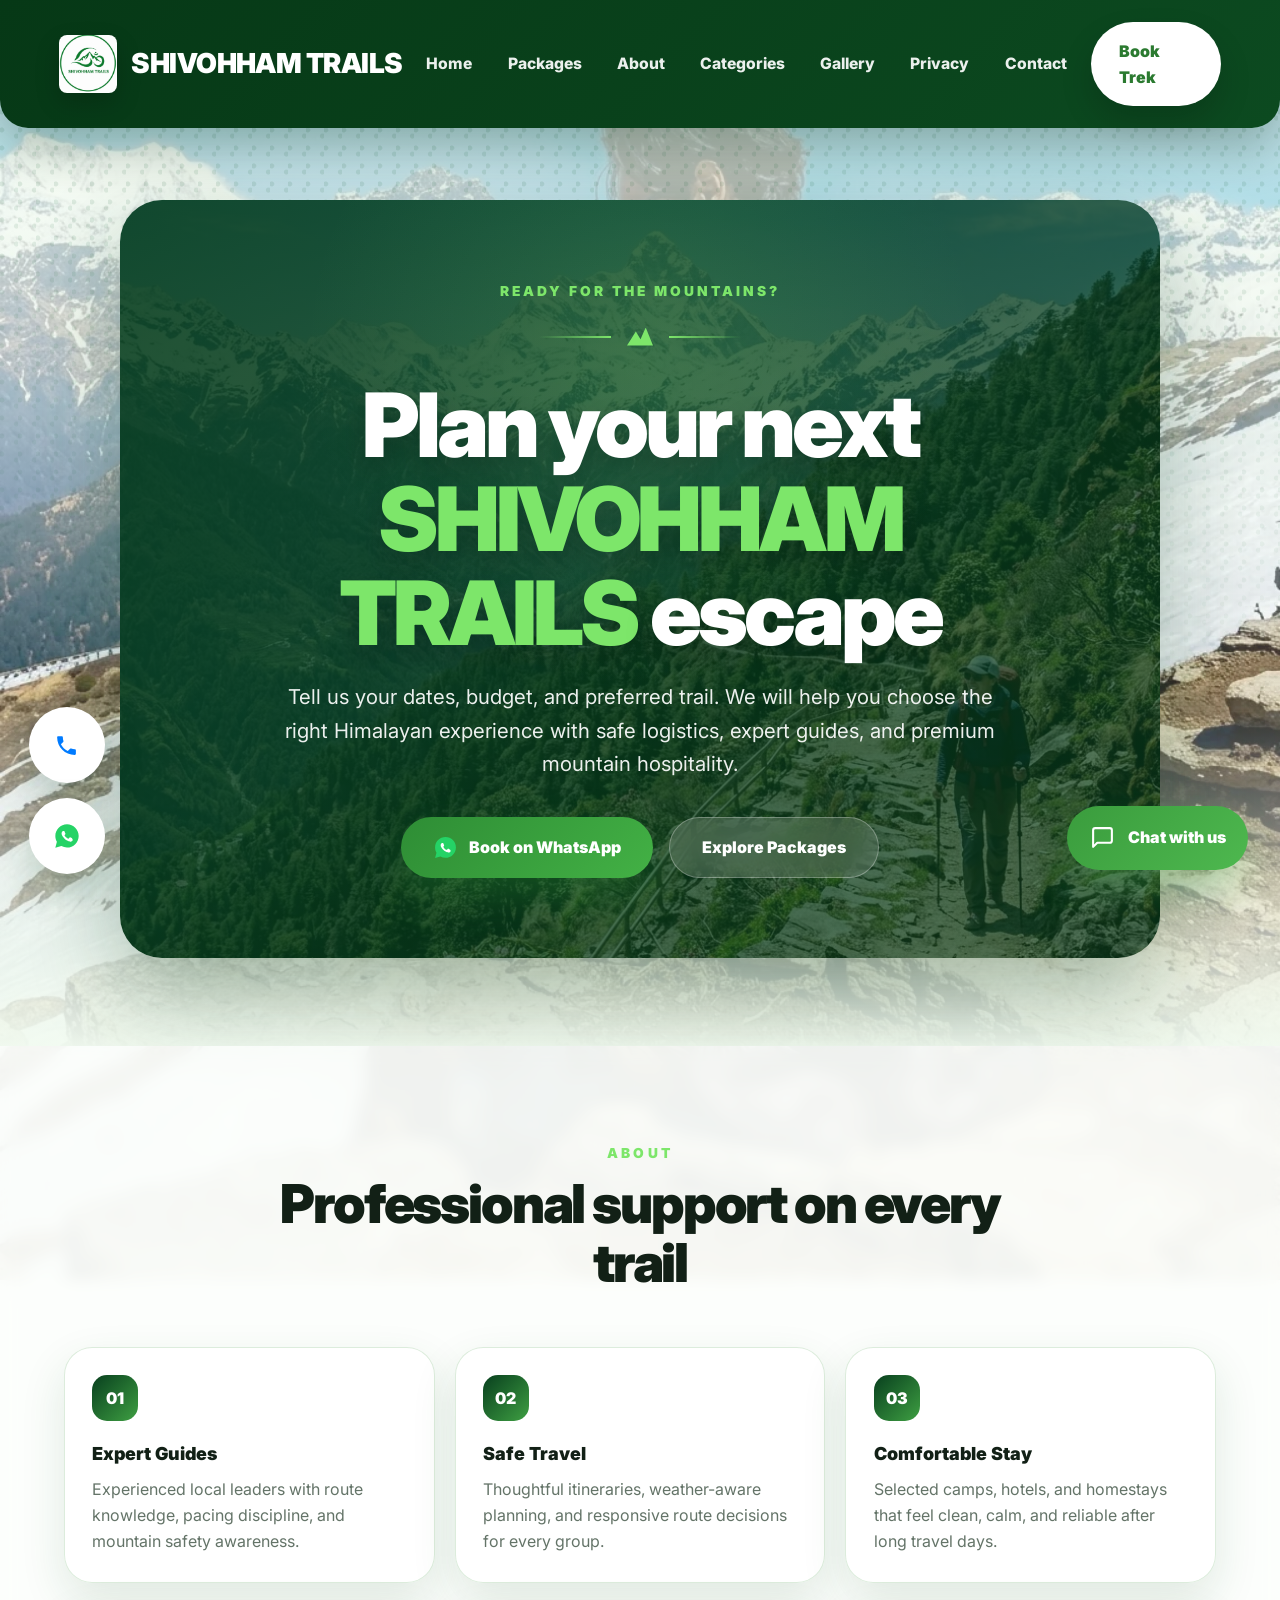
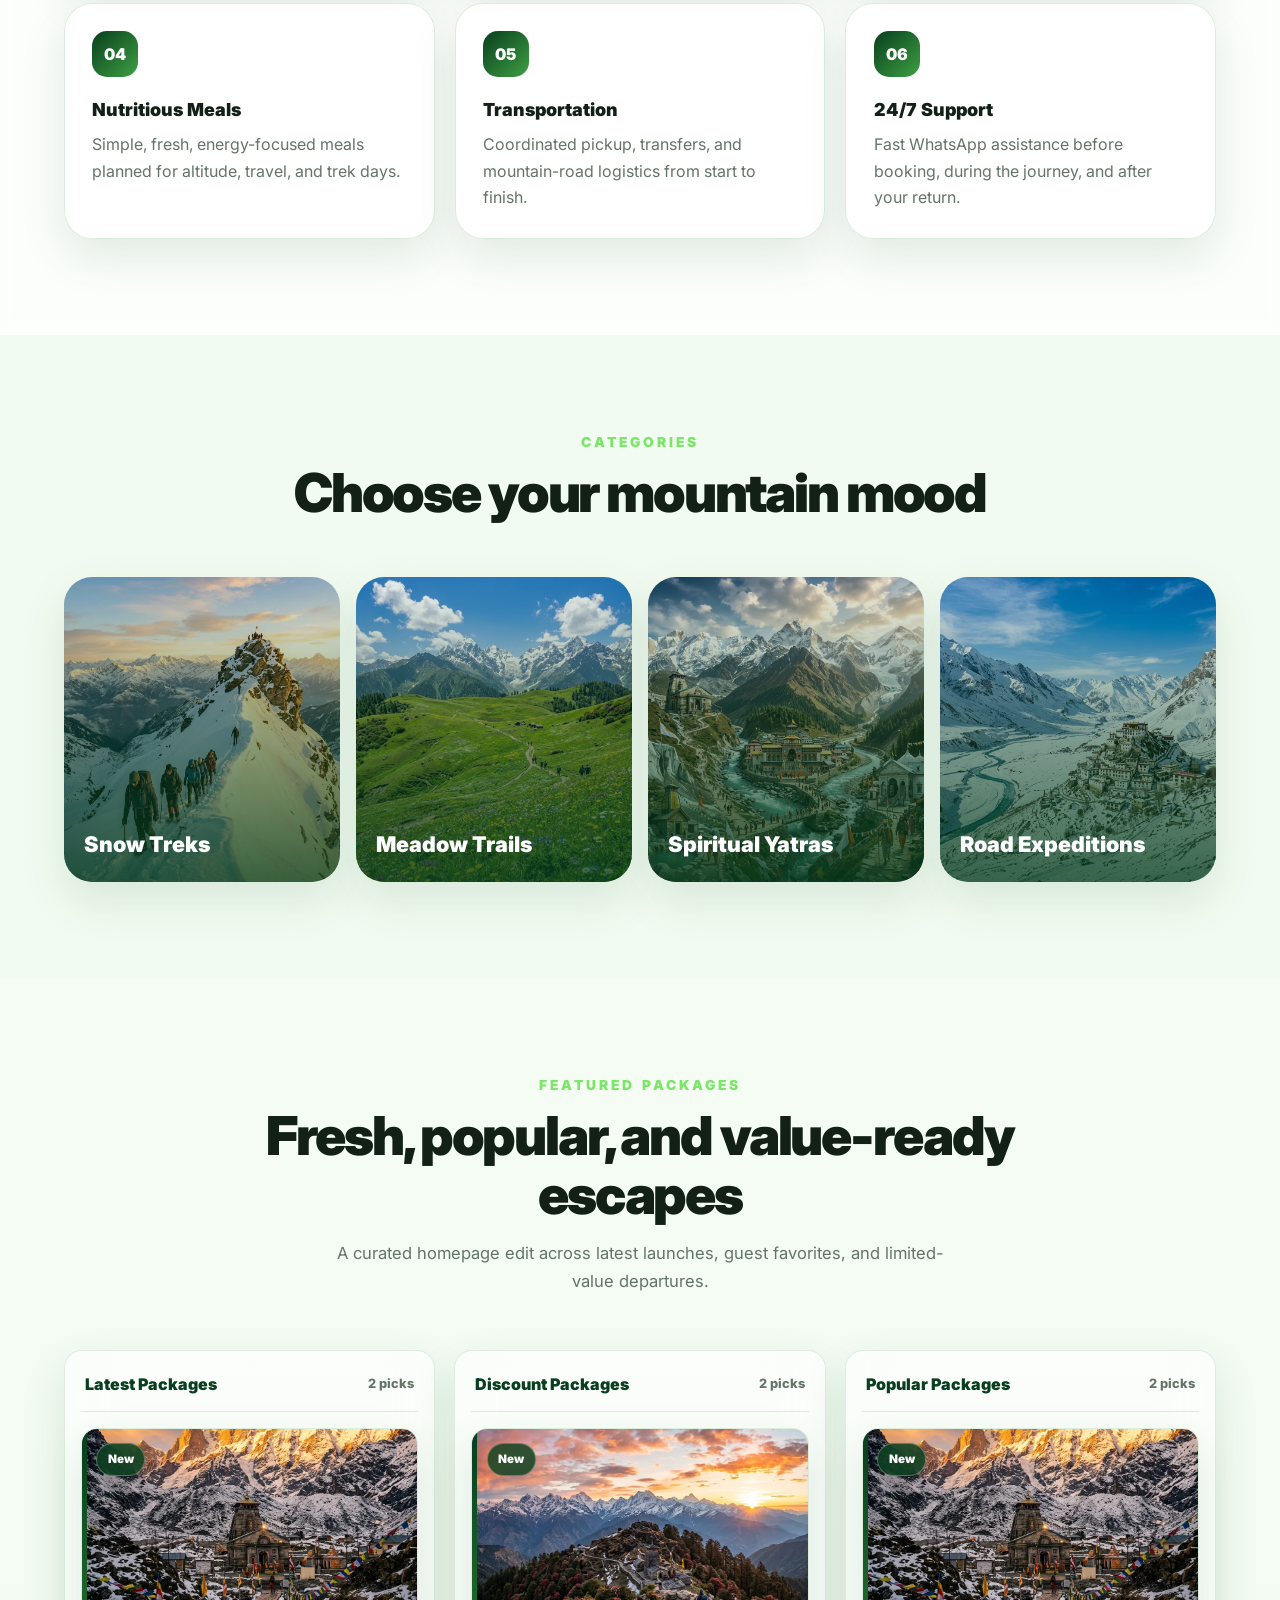
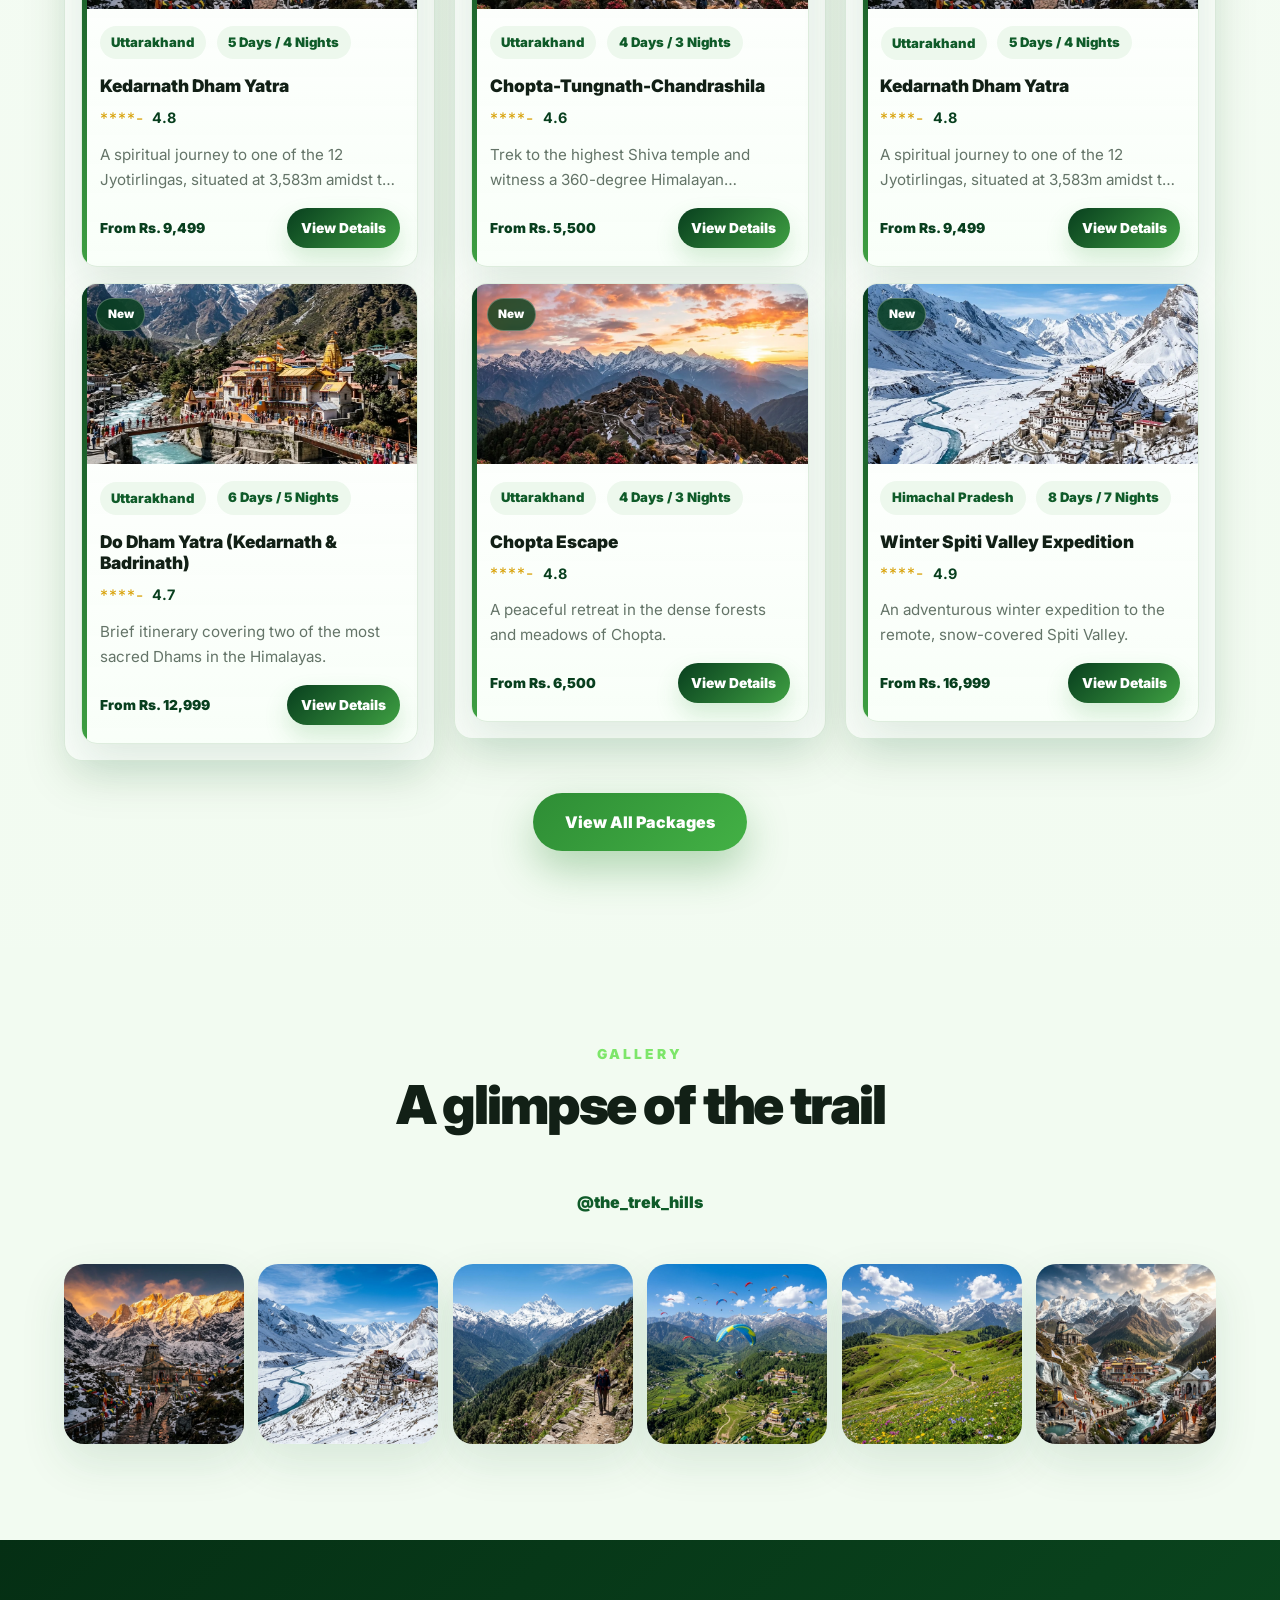
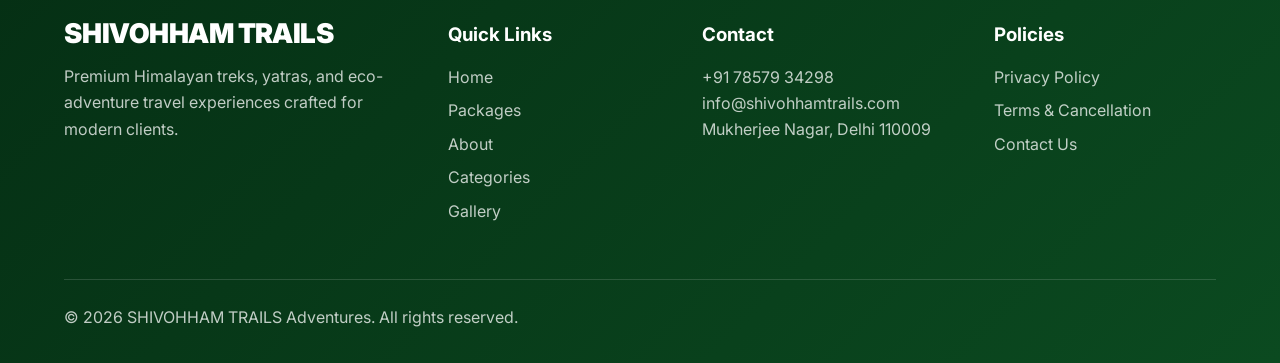
==== commit 5e997c3b: "Updated TrekHills green theme" ====
--- a/index.html
+++ b/index.html
@@ -23,9 +23,10 @@
     <nav class="nav-links" aria-label="Primary navigation">
       <a href="index.html">Home</a>
       <a href="packages.html">Packages</a>
-      <a href="#why">Why Us</a>
+      <a href="#why">About</a>
       <a href="#categories">Categories</a>
       <a href="#gallery">Gallery</a>
+      <button class="nav-link" type="button" data-modal="privacy">Privacy</button>
       <button class="nav-link" type="button" data-modal="contact">Contact</button>
     </nav>
 
@@ -45,7 +46,7 @@
         <p class="animate-subtitle">Tell us your dates, budget, and preferred trail. We will help you choose the right Himalayan experience with safe logistics, expert guides, and premium mountain hospitality.</p>
         <div class="hero-actions">
           <a class="hero-cta primary" target="_blank" rel="noopener noreferrer" href="https://wa.me/917857934298?text=Hi%20SHIVOHHAM%20TRAILS!%20I%20want%20to%20book%20a%20trek.">
-            <svg width="25" height="25" viewBox="0 0 24 24" aria-hidden="true"><path fill="currentColor" d="M17.47 14.38c-.3-.15-1.76-.87-2.03-.97-.27-.1-.47-.15-.67.15-.2.3-.77.97-.94 1.16-.17.2-.35.22-.64.08-.3-.15-1.26-.46-2.39-1.48-.88-.79-1.48-1.76-1.65-2.06-.17-.3-.02-.46.13-.61.13-.13.3-.35.45-.52.15-.17.2-.3.3-.5.1-.2.05-.37-.03-.52-.07-.15-.67-1.61-.92-2.21-.24-.58-.49-.5-.67-.51h-.57c-.2 0-.52.07-.79.37-.27.3-1.04 1.02-1.04 2.48s1.07 2.88 1.21 3.07c.15.2 2.1 3.2 5.08 4.49.71.31 1.26.49 1.69.63.71.23 1.36.2 1.87.12.57-.09 1.76-.72 2.01-1.41.25-.69.25-1.29.17-1.41-.07-.12-.27-.2-.57-.35M12.05 21.79h-.01a9.87 9.87 0 0 1-5.03-1.38l-.36-.21-3.74.98 1-3.65-.24-.37a9.86 9.86 0 0 1-1.51-5.26c0-5.45 4.44-9.88 9.89-9.88 2.64 0 5.12 1.03 6.99 2.9a9.82 9.82 0 0 1 2.89 6.99c0 5.45-4.44 9.88-9.88 9.88"/></svg>
+            <svg width="25" height="25" viewBox="0 0 24 24" aria-hidden="true" fill="none"><path d="M12.006 2.004c-5.522 0-10.003 4.48-10.003 10.003 0 1.76.458 3.483 1.33 5.004L2 22.004l5.138-1.348a9.96 9.96 0 0 0 4.868 1.26h.004c5.522 0 10.003-4.481 10.003-10.004 0-5.521-4.481-10.003-10.003-10.003z" fill="#25D366"/><path d="M16.47 13.918c-.244-.122-1.448-.716-1.67-.798-.223-.082-.385-.123-.548.123-.162.245-.63.797-.771.961-.142.163-.284.184-.528.062a6.084 6.084 0 0 1-1.789-1.103 6.7 6.7 0 0 1-1.24-1.543c-.143-.245-.015-.378.107-.5.11-.11.244-.286.366-.429.122-.143.162-.245.244-.408.081-.164.04-.307-.02-.429-.062-.123-.549-1.325-.752-1.815-.198-.478-.399-.413-.548-.42-.142-.008-.305-.01-.468-.01a.896.896 0 0 0-.65.306c-.223.245-.853.837-.853 2.04 0 1.204.873 2.368.995 2.53.122.164 1.727 2.634 4.183 3.693 1.954.842 2.316.715 2.723.673.407-.04 1.32-.538 1.503-1.058.183-.52.183-.967.122-1.06-.06-.091-.223-.142-.468-.264z" fill="#FFF"/></svg>
             Book on WhatsApp
           </a>
           <a class="hero-cta ghost" href="packages.html">Explore Packages</a>
@@ -56,7 +57,7 @@
     <section class="why-section" id="why">
       <div class="trek-container">
         <div class="section-heading">
-          <p class="eyebrow">Why Us</p>
+          <p class="eyebrow">About</p>
           <h2 class="section-title">Professional support on every trail</h2>
         </div>
         <div class="why-grid">
@@ -128,7 +129,7 @@
         <h3>Quick Links</h3>
         <a href="index.html">Home</a>
         <a href="packages.html">Packages</a>
-        <a href="#why">Why Us</a>
+        <a href="#why">About</a>
         <a href="#categories">Categories</a>
         <a href="#gallery">Gallery</a>
       </div>
@@ -150,10 +151,10 @@
 
   <div class="contact-widget">
     <a class="widget-btn phone-btn" href="tel:+917857934298" aria-label="Call Us" title="Call Us">
-      <svg width="25" height="25" viewBox="0 0 24 24" aria-hidden="true"><path d="M22 16.92v3a2 2 0 0 1-2.18 2 19.79 19.79 0 0 1-8.63-3.07 19.5 19.5 0 0 1-6-6A19.79 19.79 0 0 1 2.18 4.18 2 2 0 0 1 4.17 2h3a2 2 0 0 1 2 1.72c.12.9.33 1.77.7 2.61a2 2 0 0 1-.45 2.11L8.09 9.91a16 16 0 0 0 6 6l1.27-1.27a2 2 0 0 1 2.11-.45c.84.37 1.71.58 2.61.7A2 2 0 0 1 22 16.92z" fill="none" stroke="currentColor" stroke-width="2" stroke-linecap="round" stroke-linejoin="round"/></svg>
+      <svg width="25" height="25" viewBox="0 0 24 24" aria-hidden="true" fill="#007BFF"><path d="M6.62 10.79c1.44 2.83 3.76 5.14 6.59 6.59l2.2-2.2c.27-.27.67-.36 1.02-.24 1.12.37 2.33.57 3.57.57.55 0 1 .45 1 1V20c0 .55-.45 1-1 1-9.39 0-17-7.61-17-17 0-.55.45-1 1-1h3.5c.55 0 1 .45 1 1 0 1.25.2 2.45.57 3.57.11.35.03.74-.25 1.02l-2.2 2.2z"/></svg>
     </a>
     <a class="widget-btn whatsapp-btn" href="https://wa.me/917857934298" target="_blank" rel="noopener noreferrer" aria-label="WhatsApp Us" title="WhatsApp Us">
-      <svg width="28" height="28" viewBox="0 0 24 24" aria-hidden="true"><path fill="currentColor" d="M17.47 14.38c-.3-.15-1.76-.87-2.03-.97-.27-.1-.47-.15-.67.15-.2.3-.77.97-.94 1.16-.17.2-.35.22-.64.08-.3-.15-1.26-.46-2.39-1.48-.88-.79-1.48-1.76-1.65-2.06-.17-.3-.02-.46.13-.61.13-.13.3-.35.45-.52.15-.17.2-.3.3-.5.1-.2.05-.37-.03-.52-.07-.15-.67-1.61-.92-2.21-.24-.58-.49-.5-.67-.51h-.57c-.2 0-.52.07-.79.37-.27.3-1.04 1.02-1.04 2.48s1.07 2.88 1.21 3.07c.15.2 2.1 3.2 5.08 4.49.71.31 1.26.49 1.69.63.71.23 1.36.2 1.87.12.57-.09 1.76-.72 2.01-1.41.25-.69.25-1.29.17-1.41-.07-.12-.27-.2-.57-.35"/></svg>
+      <svg width="28" height="28" viewBox="0 0 24 24" aria-hidden="true" fill="none"><path d="M12.006 2.004c-5.522 0-10.003 4.48-10.003 10.003 0 1.76.458 3.483 1.33 5.004L2 22.004l5.138-1.348a9.96 9.96 0 0 0 4.868 1.26h.004c5.522 0 10.003-4.481 10.003-10.004 0-5.521-4.481-10.003-10.003-10.003z" fill="#25D366"/><path d="M16.47 13.918c-.244-.122-1.448-.716-1.67-.798-.223-.082-.385-.123-.548.123-.162.245-.63.797-.771.961-.142.163-.284.184-.528.062a6.084 6.084 0 0 1-1.789-1.103 6.7 6.7 0 0 1-1.24-1.543c-.143-.245-.015-.378.107-.5.11-.11.244-.286.366-.429.122-.143.162-.245.244-.408.081-.164.04-.307-.02-.429-.062-.123-.549-1.325-.752-1.815-.198-.478-.399-.413-.548-.42-.142-.008-.305-.01-.468-.01a.896.896 0 0 0-.65.306c-.223.245-.853.837-.853 2.04 0 1.204.873 2.368.995 2.53.122.164 1.727 2.634 4.183 3.693 1.954.842 2.316.715 2.723.673.407-.04 1.32-.538 1.503-1.058.183-.52.183-.967.122-1.06-.06-.091-.223-.142-.468-.264z" fill="#FFF"/></svg>
     </a>
   </div>
 
--- a/index.css
+++ b/index.css
@@ -1422,6 +1422,37 @@
   box-shadow:0 34px 90px rgba(0,0,0,.32);
 }
 
+.privacy-modal,
+.contact-modal{
+  background:
+    radial-gradient(circle at 16% 18%,rgba(255,255,255,.42),transparent 34%),
+    linear-gradient(135deg,rgba(241,248,242,.68),rgba(199,215,204,.58));
+  border:1px solid rgba(255,255,255,.82);
+  box-shadow:0 34px 90px rgba(0,0,0,.32), inset 0 1px 0 rgba(255,255,255,.58);
+  -webkit-backdrop-filter:blur(30px) saturate(120%);
+  backdrop-filter:blur(30px) saturate(120%);
+}
+
+.privacy-modal h2,
+.privacy-modal h3,
+.contact-modal h2,
+.contact-modal h3{
+  color:#061c0d;
+  text-shadow:0 1px 0 rgba(255,255,255,.32);
+}
+
+.privacy-modal p,
+.privacy-modal li,
+.contact-modal p,
+.contact-modal li,
+.contact-details{
+  color:#263d2d;
+}
+
+.contact-details strong{
+  color:#102515;
+}
+
 .modal-header-img{
   width:100%;
   height:390px;
@@ -1445,8 +1476,10 @@
   width:44px;
   height:44px;
   color:#fff;
-  background:rgba(0,0,0,.38);
-  border:0;
+  background:rgba(224,236,226,.28);
+  -webkit-backdrop-filter:blur(18px);
+  backdrop-filter:blur(18px);
+  border:1px solid rgba(255,255,255,.24);
   border-radius:50%;
   cursor:pointer;
   font-size:1.25rem;
@@ -1662,7 +1695,7 @@
 }
 
 .contact-modal{
-  max-width:640px;
+  max-width:800px;
   text-align:center;
 }
 
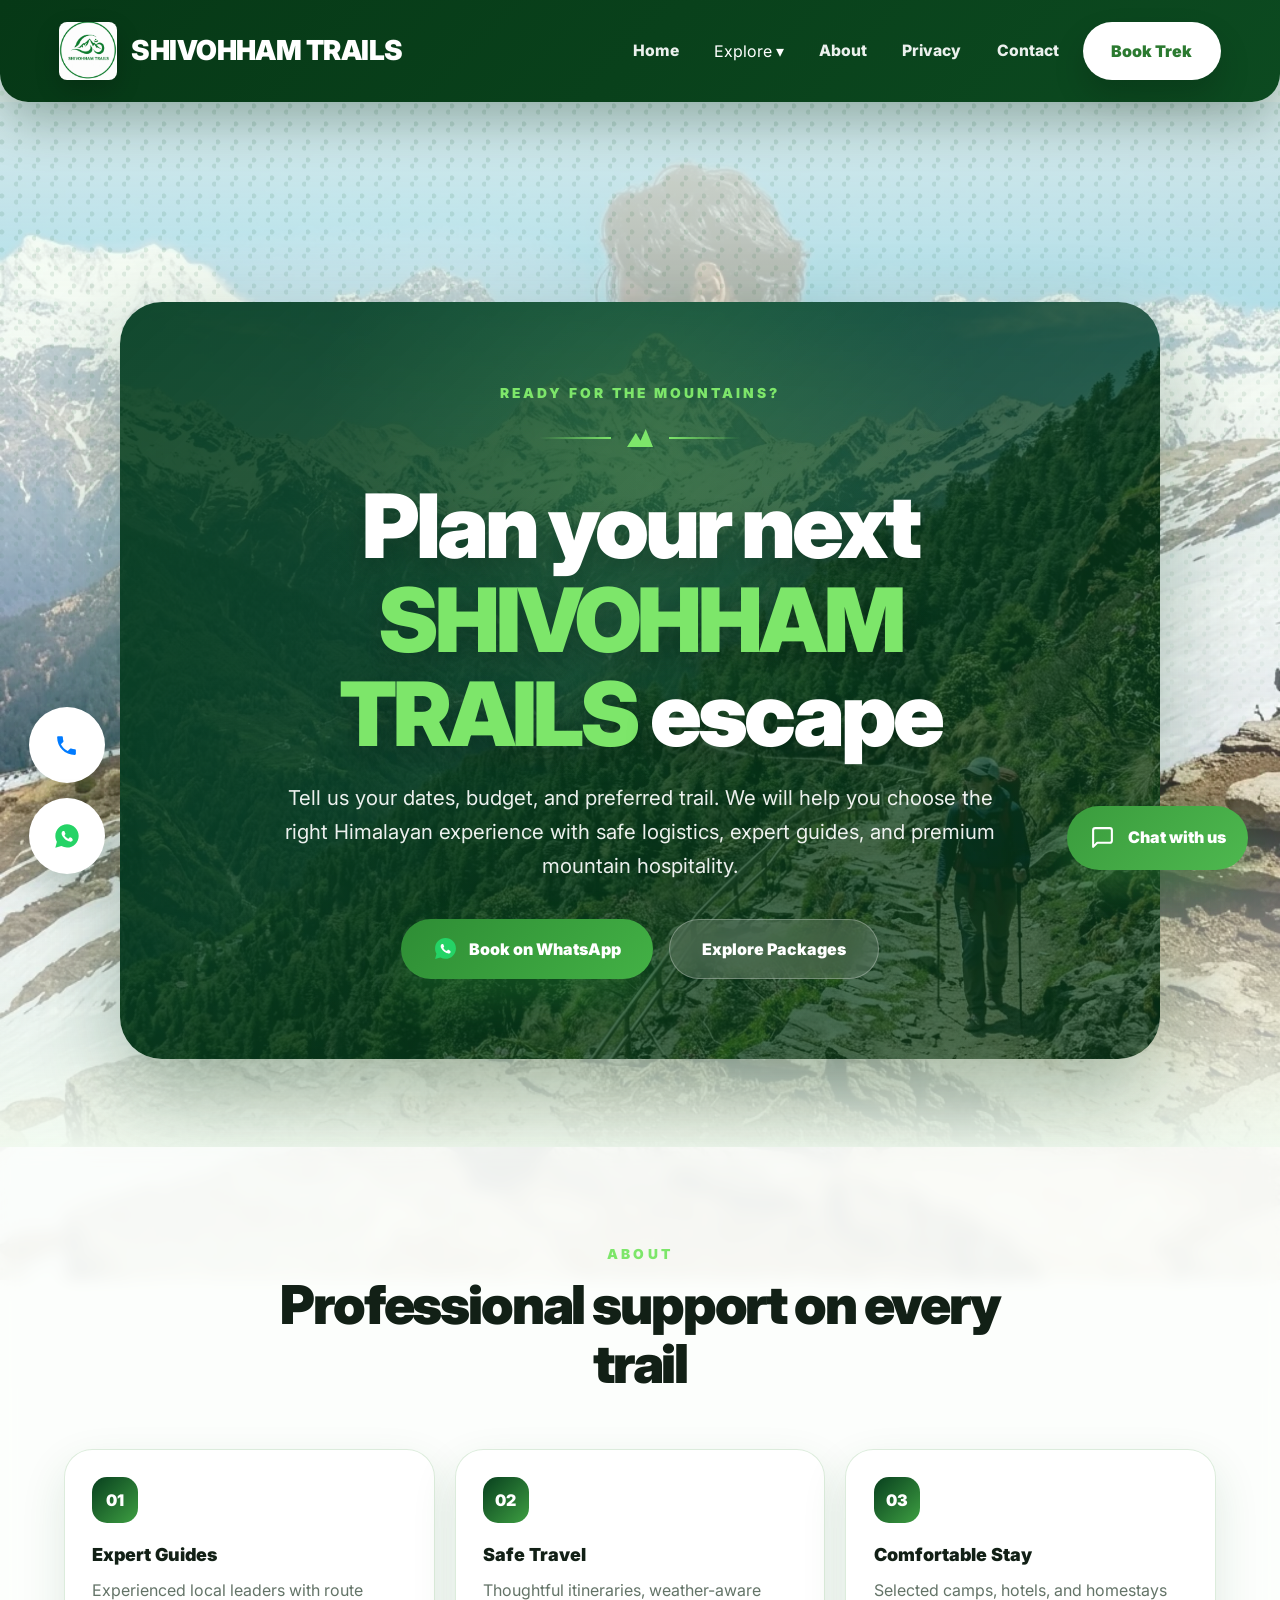
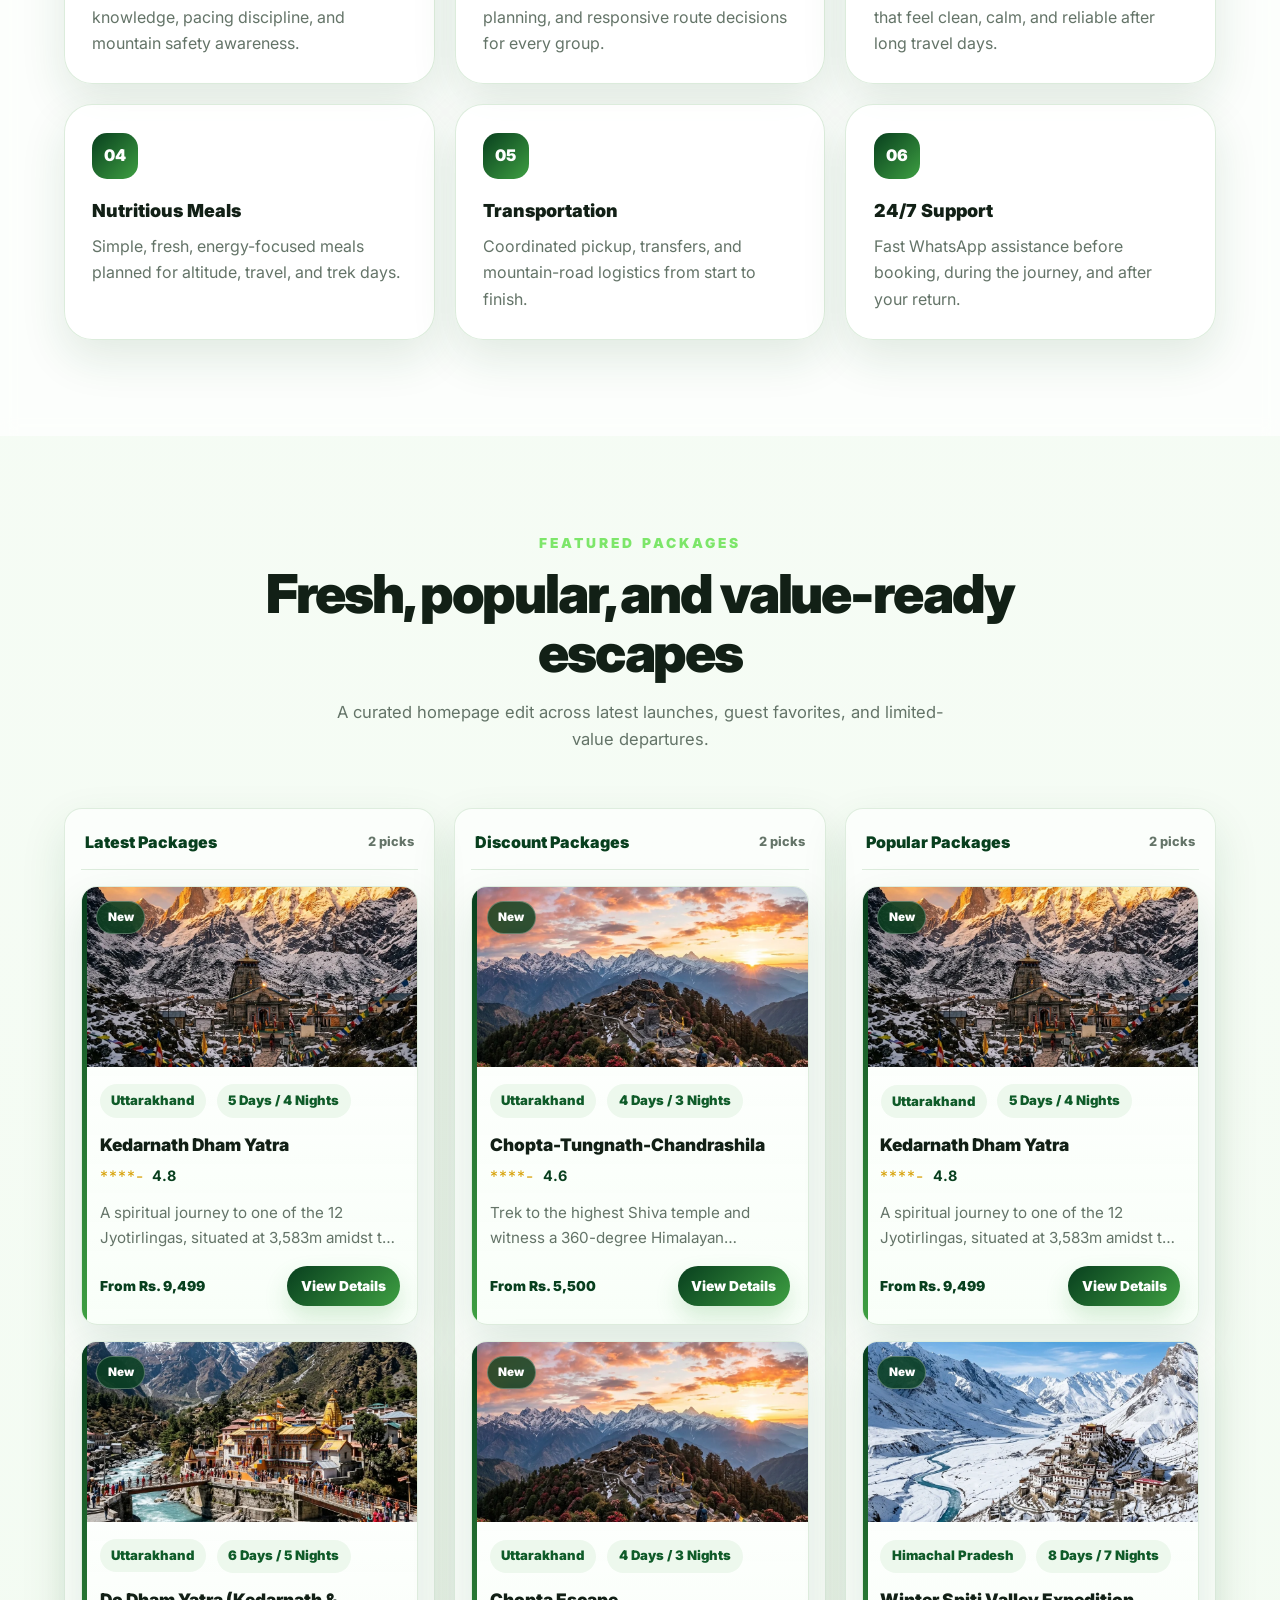
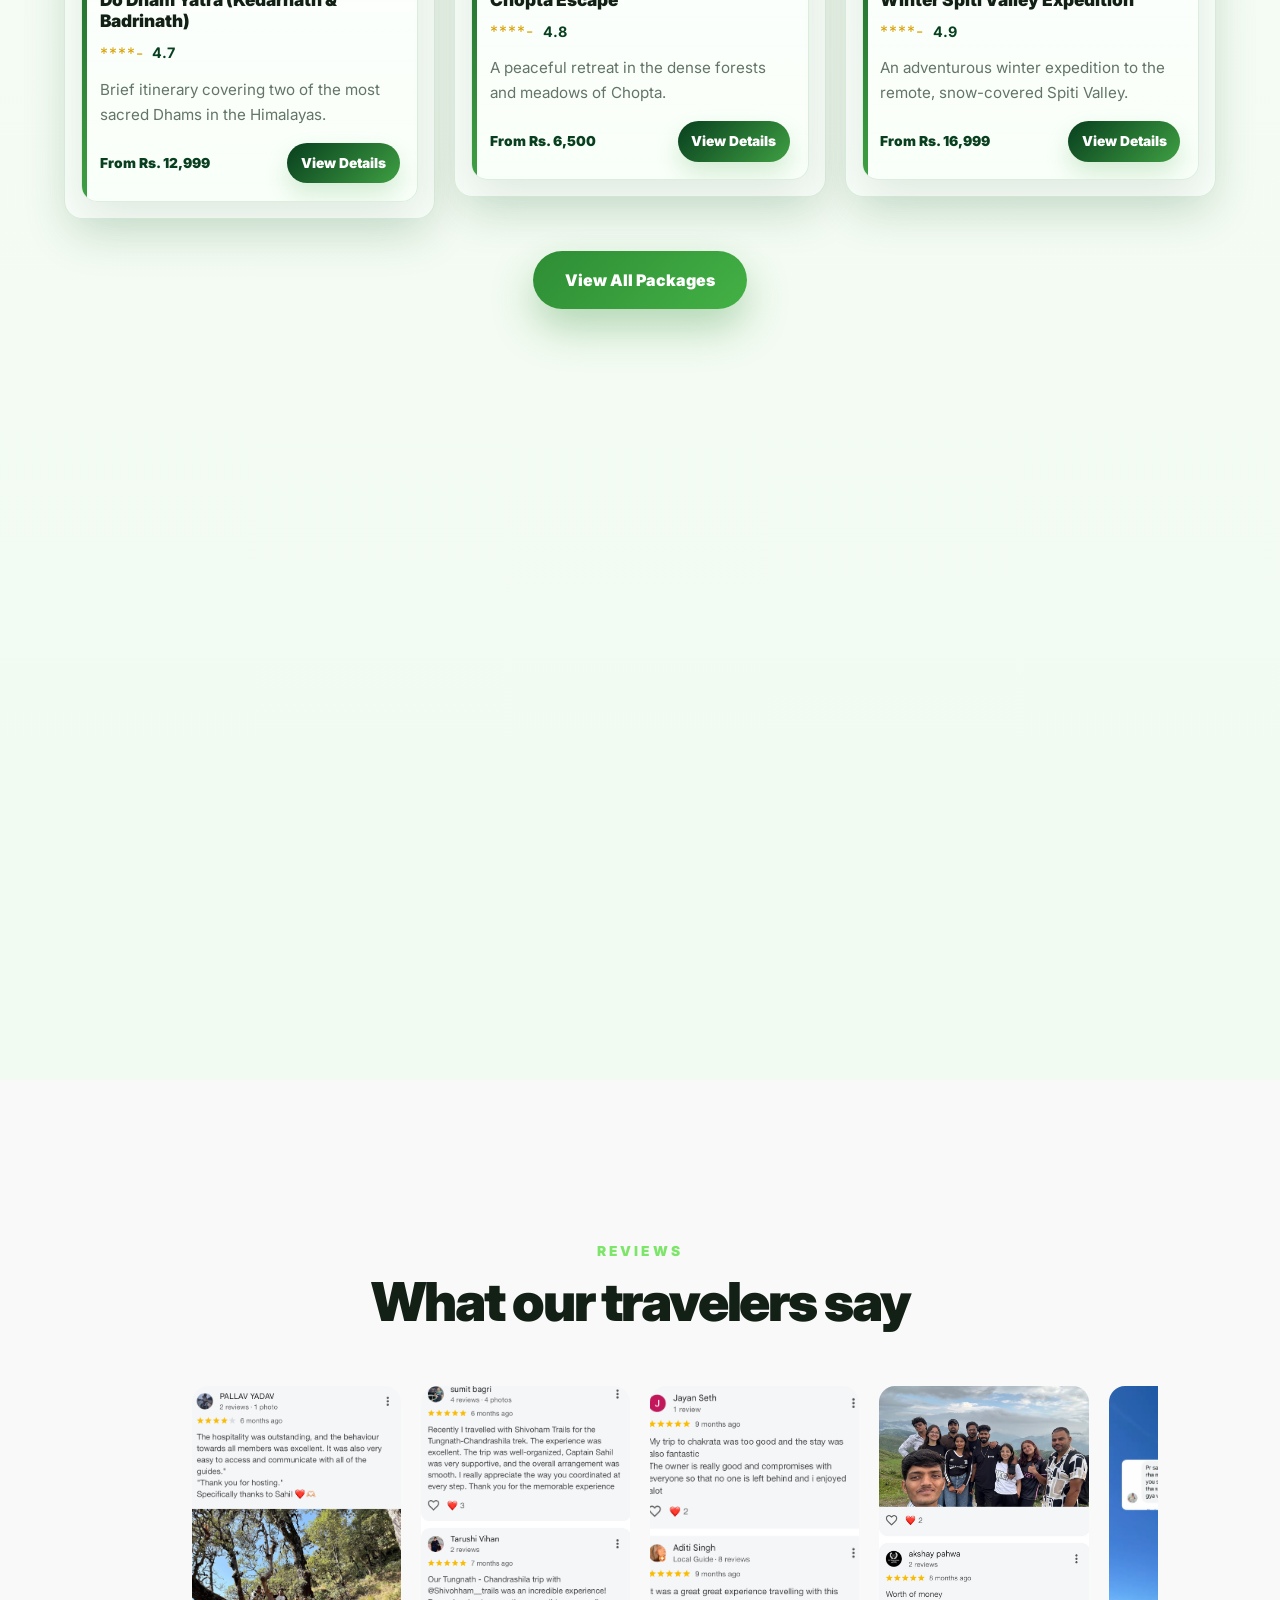
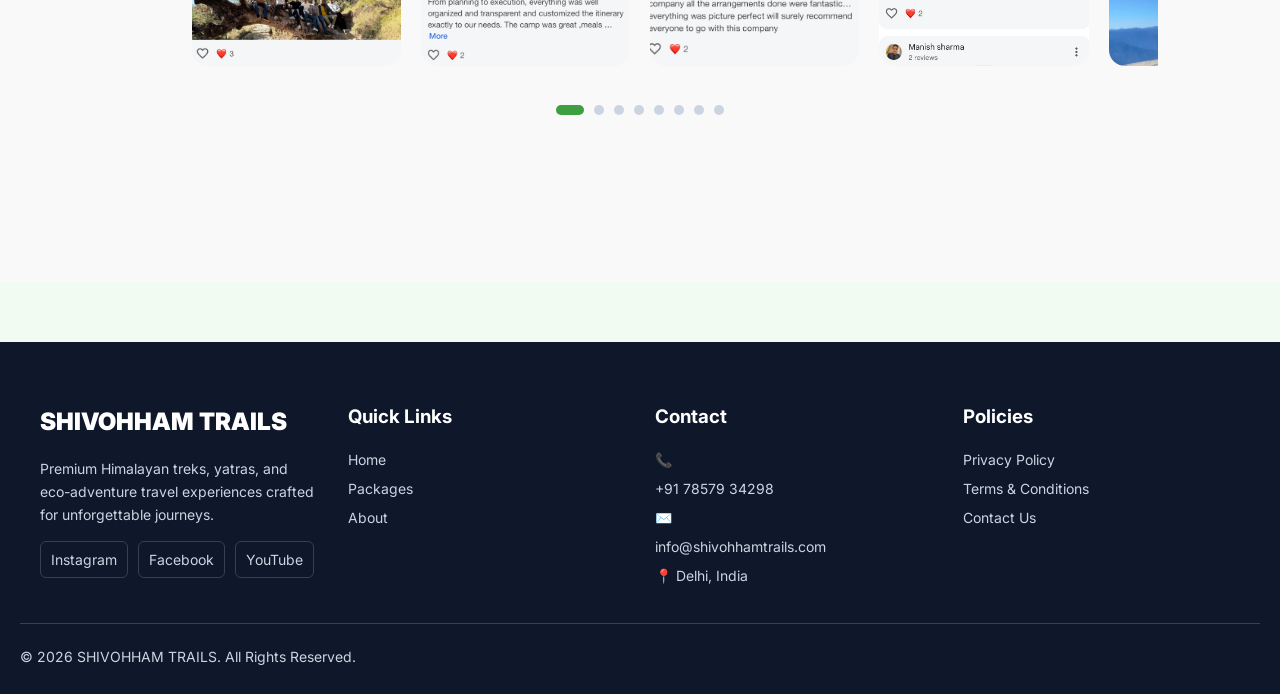
==== commit 8e583906: "Fix scroll reveal animation and CSS issues" ====
--- a/index.html
+++ b/index.html
@@ -6,13 +6,15 @@
   <title>SHIVOHHAM TRAILS | Premium Himalayan Treks & Travel Packages</title>
   <meta name="description" content="Discover premium Himalayan treks, spiritual yatras, and curated mountain travel packages with expert guides and easy WhatsApp booking." />
   <link rel="icon" type="image/jpeg" href="assets/main logo.jpeg" />
+  <link rel="stylesheet" href="https://cdn.jsdelivr.net/npm/swiper@11/swiper-bundle.min.css" />
   <link rel="stylesheet" href="index.css" />
+  <script src="https://cdn.jsdelivr.net/npm/swiper@11/swiper-bundle.min.js"></script>
   <script src="package.js" defer></script>
   <script src="index.js" defer></script>
   <link rel="preconnect" href="https://fonts.googleapis.com">
   <link rel="preconnect" href="https://fonts.gstatic.com" crossorigin>
   <link href="https://fonts.googleapis.com/css2?family=Inter:wght@400;500;600;700;800;900&display=swap" rel="stylesheet">
-</head>
+</head> 
 <body>
   <header class="header">
     <a class="logo-container" href="index.html" aria-label="SHIVOHHAM TRAILS home">
@@ -20,12 +22,23 @@
       <span class="logo-text">SHIVOHHAM TRAILS</span>
     </a>
 
-    <nav class="nav-links" aria-label="Primary navigation">
+    <button class="menu-toggle" id="menuToggle">
+      ☰
+    </button>
+
+    <nav class="nav-links" id="navLinks" aria-label="Primary navigation">
       <a href="index.html">Home</a>
-      <a href="packages.html">Packages</a>
+      <div class="dropdown">
+        <button class="dropdown-btn nav-link">Explore ▾</button>
+        <div class="dropdown-content">
+          <a href="packages.html">All Packages</a>
+          <a href="packages.html?category=snow">Snow Treks</a>
+          <a href="packages.html?category=meadow">Meadow Trails</a>
+          <a href="packages.html?category=yatra">Spiritual Yatras</a>
+          <a href="packages.html?category=road">Road Expeditions</a>
+        </div>
+      </div>
       <a href="#why">About</a>
-      <a href="#categories">Categories</a>
-      <a href="#gallery">Gallery</a>
       <button class="nav-link" type="button" data-modal="privacy">Privacy</button>
       <button class="nav-link" type="button" data-modal="contact">Contact</button>
     </nav>
@@ -36,7 +49,7 @@
   </header>
 
   <main>
-    <section class="hero" id="home">
+    <section class="hero reveal" id="home">
       <div class="hero-bg"></div>
       <div class="hero-pattern" aria-hidden="true"></div>
       <div class="hero-panel">
@@ -45,7 +58,7 @@
         <h1 class="animate-title">Plan your next <span>SHIVOHHAM TRAILS</span> escape</h1>
         <p class="animate-subtitle">Tell us your dates, budget, and preferred trail. We will help you choose the right Himalayan experience with safe logistics, expert guides, and premium mountain hospitality.</p>
         <div class="hero-actions">
-          <a class="hero-cta primary" target="_blank" rel="noopener noreferrer" href="https://wa.me/917857934298?text=Hi%20SHIVOHHAM%20TRAILS!%20I%20want%20to%20book%20a%20trek.">
+          <a class="hero-cta primary" href="#">
             <svg width="25" height="25" viewBox="0 0 24 24" aria-hidden="true" fill="none"><path d="M12.006 2.004c-5.522 0-10.003 4.48-10.003 10.003 0 1.76.458 3.483 1.33 5.004L2 22.004l5.138-1.348a9.96 9.96 0 0 0 4.868 1.26h.004c5.522 0 10.003-4.481 10.003-10.004 0-5.521-4.481-10.003-10.003-10.003z" fill="#25D366"/><path d="M16.47 13.918c-.244-.122-1.448-.716-1.67-.798-.223-.082-.385-.123-.548.123-.162.245-.63.797-.771.961-.142.163-.284.184-.528.062a6.084 6.084 0 0 1-1.789-1.103 6.7 6.7 0 0 1-1.24-1.543c-.143-.245-.015-.378.107-.5.11-.11.244-.286.366-.429.122-.143.162-.245.244-.408.081-.164.04-.307-.02-.429-.062-.123-.549-1.325-.752-1.815-.198-.478-.399-.413-.548-.42-.142-.008-.305-.01-.468-.01a.896.896 0 0 0-.65.306c-.223.245-.853.837-.853 2.04 0 1.204.873 2.368.995 2.53.122.164 1.727 2.634 4.183 3.693 1.954.842 2.316.715 2.723.673.407-.04 1.32-.538 1.503-1.058.183-.52.183-.967.122-1.06-.06-.091-.223-.142-.468-.264z" fill="#FFF"/></svg>
             Book on WhatsApp
           </a>
@@ -54,7 +67,7 @@
       </div>
     </section>
 
-    <section class="why-section" id="why">
+    <section class="why-section reveal-left" id="why">
       <div class="trek-container">
         <div class="section-heading">
           <p class="eyebrow">About</p>
@@ -71,22 +84,7 @@
       </div>
     </section>
 
-    <section class="categories-section" id="categories">
-      <div class="trek-container">
-        <div class="section-heading">
-          <p class="eyebrow">Categories</p>
-          <h2 class="section-title">Choose your mountain mood</h2>
-        </div>
-        <div class="category-grid">
-          <a class="category-card" href="packages.html"><img src="assets/packages/kedarkantha_trek.webp" alt="Snow trek" /><span>Snow Treks</span></a>
-          <a class="category-card" href="packages.html"><img src="assets/packages/dayara_bugyal.webp" alt="Meadow trail" /><span>Meadow Trails</span></a>
-          <a class="category-card" href="packages.html"><img src="assets/packages/char_dham_yatra.webp" alt="Spiritual yatra" /><span>Spiritual Yatras</span></a>
-          <a class="category-card" href="packages.html"><img src="assets/packages/winter_spiti.webp" alt="Road expedition" /><span>Road Expeditions</span></a>
-        </div>
-      </div>
-    </section>
-
-    <section class="trek-container" id="treks">
+    <section class="trek-container reveal" id="treks">
       <div class="section-heading">
         <p class="eyebrow">Featured Packages</p>
         <h2 class="section-title">Fresh, popular, and value-ready escapes</h2>
@@ -98,22 +96,58 @@
       </div>
     </section>
 
-    <section class="insta-feed-section" id="gallery">
+    <section class="insta-feed-section reveal-right" id="gallery">
       <div class="insta-inner">
         <div class="section-heading">
           <p class="eyebrow">Gallery</p>
           <h2 class="section-title">A glimpse of the trail</h2>
         </div>
-        <a class="insta-link" href="https://instagram.com/the_trek_hills" target="_blank" rel="noopener noreferrer" aria-label="Follow SHIVOHHAM TRAILS on Instagram">
-          <span>@the_trek_hills</span>
-        </a>
-        <div class="insta-grid">
-          <a href="https://instagram.com/the_trek_hills" target="_blank" rel="noopener noreferrer"><img src="assets/packages/kedarnath_temple_trek.webp" alt="Kedarnath trek" /><span class="insta-overlay"><span>View Journey</span></span></a>
-          <a href="https://instagram.com/the_trek_hills" target="_blank" rel="noopener noreferrer"><img src="assets/packages/winter_spiti.webp" alt="Winter Spiti" /><span class="insta-overlay"><span>View Journey</span></span></a>
-          <a href="https://instagram.com/the_trek_hills" target="_blank" rel="noopener noreferrer"><img src="assets/packages/kuari_pass.webp" alt="Kuari Pass" /><span class="insta-overlay"><span>View Journey</span></span></a>
-          <a href="https://instagram.com/the_trek_hills" target="_blank" rel="noopener noreferrer"><img src="assets/packages/bir_billing.webp" alt="Bir Billing" /><span class="insta-overlay"><span>View Journey</span></span></a>
-          <a href="https://instagram.com/the_trek_hills" target="_blank" rel="noopener noreferrer"><img src="assets/packages/dayara_bugyal.webp" alt="Dayara Bugyal" /><span class="insta-overlay"><span>View Journey</span></span></a>
-          <a href="https://instagram.com/the_trek_hills" target="_blank" rel="noopener noreferrer"><img src="assets/packages/char_dham_yatra.webp" alt="Char Dham Yatra" /><span class="insta-overlay"><span>View Journey</span></span></a>
+        <div class="swiper gallerySwiper">
+          <div class="swiper-wrapper">
+            <div class="swiper-slide"><a class="image-card" href="javascript:void(0)" data-image-src="assets/reviews/travel1.jpeg"><img src="assets/reviews/travel1.jpeg" alt="Travel Photo 1" /><div class="image-overlay"><span>View Image</span></div></a></div>
+            <div class="swiper-slide"><a class="image-card" href="javascript:void(0)" data-image-src="assets/reviews/travel2.jpeg"><img src="assets/reviews/travel2.jpeg" alt="Travel Photo 2" /><div class="image-overlay"><span>View Image</span></div></a></div>
+            <div class="swiper-slide"><a class="image-card" href="javascript:void(0)" data-image-src="assets/reviews/travel3.jpeg"><img src="assets/reviews/travel3.jpeg" alt="Travel Photo 3" /><div class="image-overlay"><span>View Image</span></div></a></div>
+            <div class="swiper-slide"><a class="image-card" href="javascript:void(0)" data-image-src="assets/reviews/travel4.jpeg"><img src="assets/reviews/travel4.jpeg" alt="Travel Photo 4" /><div class="image-overlay"><span>View Image</span></div></a></div>
+            <div class="swiper-slide"><a class="image-card" href="javascript:void(0)" data-image-src="assets/reviews/travel5.jpeg"><img src="assets/reviews/travel5.jpeg" alt="Travel Photo 5" /><div class="image-overlay"><span>View Image</span></div></a></div>
+            <div class="swiper-slide"><a class="image-card" href="javascript:void(0)" data-image-src="assets/reviews/travel6.jpeg"><img src="assets/reviews/travel6.jpeg" alt="Travel Photo 6" /><div class="image-overlay"><span>View Image</span></div></a></div>
+            <div class="swiper-slide"><a class="image-card" href="javascript:void(0)" data-image-src="assets/reviews/travel7.jpeg"><img src="assets/reviews/travel7.jpeg" alt="Travel Photo 7" /><div class="image-overlay"><span>View Image</span></div></a></div>
+            <div class="swiper-slide"><a class="image-card" href="javascript:void(0)" data-image-src="assets/reviews/travel8.jpeg"><img src="assets/reviews/travel8.jpeg" alt="Travel Photo 8" /><div class="image-overlay"><span>View Image</span></div></a></div>
+            <div class="swiper-slide"><a class="image-card" href="javascript:void(0)" data-image-src="assets/reviews/travel9.jpeg"><img src="assets/reviews/travel9.jpeg" alt="Travel Photo 9" /><div class="image-overlay"><span>View Image</span></div></a></div>
+            <div class="swiper-slide"><a class="image-card" href="javascript:void(0)" data-image-src="assets/reviews/travel10.jpeg"><img src="assets/reviews/travel10.jpeg" alt="Travel Photo 10" /><div class="image-overlay"><span>View Image</span></div></a></div>
+            <div class="swiper-slide"><a class="image-card" href="javascript:void(0)" data-image-src="assets/reviews/travel11.jpeg"><img src="assets/reviews/travel11.jpeg" alt="Travel Photo 11" /><div class="image-overlay"><span>View Image</span></div></a></div>
+            <div class="swiper-slide"><a class="image-card" href="javascript:void(0)" data-image-src="assets/reviews/travel12.jpeg"><img src="assets/reviews/travel12.jpeg" alt="Travel Photo 12" /><div class="image-overlay"><span>View Image</span></div></a></div>
+            <div class="swiper-slide"><a class="image-card" href="javascript:void(0)" data-image-src="assets/reviews/travel13.jpeg"><img src="assets/reviews/travel13.jpeg" alt="Travel Photo 13" /><div class="image-overlay"><span>View Image</span></div></a></div>
+            <div class="swiper-slide"><a class="image-card" href="javascript:void(0)" data-image-src="assets/reviews/travel14.jpeg"><img src="assets/reviews/travel14.jpeg" alt="Travel Photo 14" /><div class="image-overlay"><span>View Image</span></div></a></div>
+            <div class="swiper-slide"><a class="image-card" href="javascript:void(0)" data-image-src="assets/reviews/travel15.jpeg"><img src="assets/reviews/travel15.jpeg" alt="Travel Photo 15" /><div class="image-overlay"><span>View Image</span></div></a></div>
+            <div class="swiper-slide"><a class="image-card" href="javascript:void(0)" data-image-src="assets/reviews/travel16.jpeg"><img src="assets/reviews/travel16.jpeg" alt="Travel Photo 16" /><div class="image-overlay"><span>View Image</span></div></a></div>
+          </div>
+          <div class="swiper-button-next"></div>
+          <div class="swiper-button-prev"></div>
+          <div class="swiper-pagination"></div>
+        </div>
+      </div>
+    </section>
+
+    <section class="reviews-section reveal" id="reviews" style="padding: 4rem 5%; background: var(--bg-alt, #f9f9f9);">
+      <div class="trek-container">
+        <div class="section-heading">
+          <p class="eyebrow">Reviews</p>
+          <h2 class="section-title">What our travelers say</h2>
+        </div>
+        <div class="swiper reviewsSwiper">
+          <div class="swiper-wrapper">
+            <div class="swiper-slide"><a class="image-card" href="javascript:void(0)" data-image-src="assets/reviews/r1.jpeg"><img src="assets/reviews/r1.jpeg" alt="Review 1" /><div class="image-overlay"><span>View Review</span></div></a></div>
+            <div class="swiper-slide"><a class="image-card" href="javascript:void(0)" data-image-src="assets/reviews/r2.jpeg"><img src="assets/reviews/r2.jpeg" alt="Review 2" /><div class="image-overlay"><span>View Review</span></div></a></div>
+            <div class="swiper-slide"><a class="image-card" href="javascript:void(0)" data-image-src="assets/reviews/r3.jpeg"><img src="assets/reviews/r3.jpeg" alt="Review 3" /><div class="image-overlay"><span>View Review</span></div></a></div>
+            <div class="swiper-slide"><a class="image-card" href="javascript:void(0)" data-image-src="assets/reviews/r4.jpeg"><img src="assets/reviews/r4.jpeg" alt="Review 4" /><div class="image-overlay"><span>View Review</span></div></a></div>
+            <div class="swiper-slide"><a class="image-card" href="javascript:void(0)" data-image-src="assets/reviews/r5.jpeg"><img src="assets/reviews/r5.jpeg" alt="Review 5" /><div class="image-overlay"><span>View Review</span></div></a></div>
+            <div class="swiper-slide"><a class="image-card" href="javascript:void(0)" data-image-src="assets/reviews/r6.jpeg"><img src="assets/reviews/r6.jpeg" alt="Review 6" /><div class="image-overlay"><span>View Review</span></div></a></div>
+            <div class="swiper-slide"><a class="image-card" href="javascript:void(0)" data-image-src="assets/reviews/r7.jpeg"><img src="assets/reviews/r7.jpeg" alt="Review 7" /><div class="image-overlay"><span>View Review</span></div></a></div>
+            <div class="swiper-slide"><a class="image-card" href="javascript:void(0)" data-image-src="assets/reviews/r8.jpeg"><img src="assets/reviews/r8.jpeg" alt="Review 8" /><div class="image-overlay"><span>View Review</span></div></a></div>
+          </div>
+          <div class="swiper-button-next"></div>
+          <div class="swiper-button-prev"></div>
+          <div class="swiper-pagination"></div>
         </div>
       </div>
     </section>
@@ -121,39 +155,44 @@
 
   <footer class="footer">
     <div class="footer-grid">
-      <div>
-        <div class="logo-text">SHIVOHHAM TRAILS</div>
-        <p>Premium Himalayan treks, yatras, and eco-adventure travel experiences crafted for modern clients.</p>
+      <div class="footer-brand">
+        <h2>SHIVOHHAM TRAILS</h2>
+        <p>Premium Himalayan treks, yatras, and eco-adventure travel experiences crafted for unforgettable journeys.</p>
+        <div class="footer-social">
+          <a href="#" aria-label="Instagram">Instagram</a>
+          <a href="#" aria-label="Facebook">Facebook</a>
+          <a href="#" aria-label="YouTube">YouTube</a>
+        </div>
       </div>
       <div>
         <h3>Quick Links</h3>
         <a href="index.html">Home</a>
         <a href="packages.html">Packages</a>
-        <a href="#why">About</a>
-        <a href="#categories">Categories</a>
-        <a href="#gallery">Gallery</a>
+        <a href="index.html#why">About</a>
       </div>
       <div>
         <h3>Contact</h3>
-        <p>+91 78579 34298</p>
-        <p>info@shivohhamtrails.com</p>
-        <p>Mukherjee Nagar, Delhi 110009</p>
+        <p>📞 <a href="#">+91 78579 34298</a></p>
+        <p>✉️ <a href="#">info@shivohhamtrails.com</a></p>
+        <p>📍 Delhi, India</p>
       </div>
       <div>
         <h3>Policies</h3>
         <button type="button" data-modal="privacy">Privacy Policy</button>
-        <button type="button" data-modal="terms">Terms & Cancellation</button>
+        <button type="button" data-modal="terms">Terms & Conditions</button>
         <button type="button" data-modal="contact">Contact Us</button>
       </div>
     </div>
-    <p class="footer-bottom">&copy; 2026 SHIVOHHAM TRAILS Adventures. All rights reserved.</p>
+    <div class="footer-bottom">
+      <p>&copy; 2026 SHIVOHHAM TRAILS. All Rights Reserved.</p>
+    </div>
   </footer>
 
   <div class="contact-widget">
-    <a class="widget-btn phone-btn" href="tel:+917857934298" aria-label="Call Us" title="Call Us">
+    <a class="widget-btn phone-btn" href="#" aria-label="Call Us" title="Call Us">
       <svg width="25" height="25" viewBox="0 0 24 24" aria-hidden="true" fill="#007BFF"><path d="M6.62 10.79c1.44 2.83 3.76 5.14 6.59 6.59l2.2-2.2c.27-.27.67-.36 1.02-.24 1.12.37 2.33.57 3.57.57.55 0 1 .45 1 1V20c0 .55-.45 1-1 1-9.39 0-17-7.61-17-17 0-.55.45-1 1-1h3.5c.55 0 1 .45 1 1 0 1.25.2 2.45.57 3.57.11.35.03.74-.25 1.02l-2.2 2.2z"/></svg>
     </a>
-    <a class="widget-btn whatsapp-btn" href="https://wa.me/917857934298" target="_blank" rel="noopener noreferrer" aria-label="WhatsApp Us" title="WhatsApp Us">
+    <a class="widget-btn whatsapp-btn" href="#" target="_blank" rel="noopener noreferrer" aria-label="WhatsApp Us" title="WhatsApp Us">
       <svg width="28" height="28" viewBox="0 0 24 24" aria-hidden="true" fill="none"><path d="M12.006 2.004c-5.522 0-10.003 4.48-10.003 10.003 0 1.76.458 3.483 1.33 5.004L2 22.004l5.138-1.348a9.96 9.96 0 0 0 4.868 1.26h.004c5.522 0 10.003-4.481 10.003-10.004 0-5.521-4.481-10.003-10.003-10.003z" fill="#25D366"/><path d="M16.47 13.918c-.244-.122-1.448-.716-1.67-.798-.223-.082-.385-.123-.548.123-.162.245-.63.797-.771.961-.142.163-.284.184-.528.062a6.084 6.084 0 0 1-1.789-1.103 6.7 6.7 0 0 1-1.24-1.543c-.143-.245-.015-.378.107-.5.11-.11.244-.286.366-.429.122-.143.162-.245.244-.408.081-.164.04-.307-.02-.429-.062-.123-.549-1.325-.752-1.815-.198-.478-.399-.413-.548-.42-.142-.008-.305-.01-.468-.01a.896.896 0 0 0-.65.306c-.223.245-.853.837-.853 2.04 0 1.204.873 2.368.995 2.53.122.164 1.727 2.634 4.183 3.693 1.954.842 2.316.715 2.723.673.407-.04 1.32-.538 1.503-1.058.183-.52.183-.967.122-1.06-.06-.091-.223-.142-.468-.264z" fill="#FFF"/></svg>
     </a>
   </div>
--- a/index.css
+++ b/index.css
@@ -21,6 +21,11 @@
   padding:0;
 }
 
+html,
+body{
+  overflow-x:hidden;
+}
+
 html{
   scroll-behavior:smooth;
 }
@@ -33,7 +38,6 @@
   background:
     linear-gradient(180deg,rgba(242,251,241,.92),rgba(242,251,241,.74) 42%,rgba(242,251,241,.98) 72%),
     url("assets/hero_bg_final.png") center top/cover fixed no-repeat;
-  overflow-x:hidden;
 }
 
 body::before{
@@ -55,6 +59,7 @@
 
 img{
   max-width:100%;
+  height:auto;
 }
 
 button,
@@ -79,11 +84,17 @@
   border-radius:999px;
 }
 
+.menu-toggle{
+  display:none;
+  background:none;
+  border:none;
+  color:#fff;
+  font-size:2rem;
+  cursor:pointer;
+}
+
 .header{
-  position:fixed;
-  top:0;
-  left:0;
-  right:0;
+  position:relative;
   z-index:1000;
   display:flex;
   align-items:center;
@@ -128,6 +139,15 @@
   font-weight:900;
   line-height:1;
   letter-spacing:-.02em;
+}
+
+@media (min-width:769px){
+  .menu-toggle{
+    display:none !important;
+  }
+  .nav-links{
+    display:flex !important;
+  }
 }
 
 .nav-links{
@@ -178,6 +198,62 @@
   transform:scaleX(1);
 }
 
+.dropdown{
+  position:relative;
+}
+
+.dropdown-btn{
+  background:none;
+  border:none;
+  color:inherit;
+  cursor:pointer;
+  font:inherit;
+  padding:0;
+  outline:none;
+}
+
+.dropdown-content{
+  position:absolute;
+  top:100%;
+  left:0;
+  min-width:220px;
+  background:#fff;
+  border-radius:12px;
+  box-shadow:0 10px 30px rgba(0,0,0,.12);
+  opacity:0;
+  visibility:hidden;
+  transition:.25s;
+  z-index:100;
+  padding:0.5rem 0;
+}
+
+.dropdown:hover .dropdown-content{
+  opacity:1;
+  visibility:visible;
+}
+
+.dropdown.active .dropdown-content {
+  opacity: 1;
+  visibility: visible;
+}
+
+.dropdown-content a{
+  display:block;
+  padding:12px 18px;
+  color:var(--ink);
+  text-decoration:none;
+  font-weight:600;
+}
+
+.dropdown-content a:hover{
+  background:var(--cream);
+  color:var(--forest);
+}
+
+.dropdown-content a::after{
+  display:none;
+}
+
 .nav-actions{
   display:flex;
   align-items:center;
@@ -643,6 +719,8 @@
 .featured-card .trek-description{
   display:-webkit-box;
   overflow:hidden;
+  text-overflow:ellipsis;
+  line-clamp:2;
   -webkit-line-clamp:2;
   -webkit-box-orient:vertical;
 }
@@ -993,55 +1071,9 @@
   color:var(--muted);
 }
 
-.categories-section,
 .about-section,
 .insta-feed-section{
   background:rgba(242,251,241,.88);
-}
-
-.category-grid{
-  display:grid;
-  grid-template-columns:repeat(4,minmax(0,1fr));
-  gap:1rem;
-}
-
-.category-card{
-  position:relative;
-  min-height:305px;
-  overflow:hidden;
-  border-radius:var(--radius);
-  text-decoration:none;
-  box-shadow:var(--soft-shadow);
-}
-
-.category-card img{
-  width:100%;
-  height:100%;
-  object-fit:cover;
-  display:block;
-  transition:transform .6s ease;
-}
-
-.category-card::after{
-  content:"";
-  position:absolute;
-  inset:0;
-  background:linear-gradient(180deg,rgba(8,63,30,.08),rgba(8,63,30,.8));
-}
-
-.category-card span{
-  position:absolute;
-  left:1.25rem;
-  right:1.25rem;
-  bottom:1.25rem;
-  z-index:2;
-  color:#fff;
-  font-size:1.35rem;
-  font-weight:900;
-}
-
-.category-card:hover img{
-  transform:scale(1.08);
 }
 
 .founders-grid{
@@ -1114,104 +1146,222 @@
   font-weight:900;
 }
 
-.insta-grid{
-  display:grid;
-  grid-template-columns:repeat(6,minmax(0,1fr));
-  gap:.9rem;
-}
-
-.insta-grid a{
-  position:relative;
-  display:block;
-  aspect-ratio:1/1;
-  overflow:hidden;
-  border-radius:20px;
-  box-shadow:var(--soft-shadow);
-}
-
-.insta-grid img{
-  width:100%;
-  height:100%;
-  object-fit:cover;
-  display:block;
-  transition:transform .5s ease;
-}
-
-.insta-overlay{
-  position:absolute;
-  inset:0;
-  display:flex;
-  align-items:center;
-  justify-content:center;
+/* Uniform size for gallery and reviews */
+.gallerySwiper img,
+.reviewsSwiper img {
+  width: 100%;
+  height: 280px;
+  object-fit: cover;
+  display: block;
+  transition: transform .4s ease;
+}
+
+.image-card {
+  position: relative;
+  display: block;
+  overflow: hidden;
+  border-radius: 16px;
+}
+
+.image-card:hover img {
+  transform:scale(1.05);
+}
+
+.image-overlay {
+  position: absolute;
+  inset: 0;
+  background: rgba(0, 0, 0, 0.45);
+  display: flex;
+  align-items: center;
+  justify-content: center;
+  opacity: 0;
+  transition: 0.3s ease;
+}
+
+.image-card:hover .image-overlay {
+  opacity: 1;
+}
+
+.image-overlay span {
+  background: #fff;
+  color: #111;
+  padding: 10px 18px;
+  border-radius: 999px;
+  font-weight: 600;
+  font-size: 0.85rem;
+}
+
+/* Premium Swiper Navigation */
+.gallerySwiper,
+.reviewsSwiper {
+  padding-left: 70px;
+  padding-right: 70px;
+  padding-bottom: 3.5rem; /* Make room for pagination */
+}
+
+.gallerySwiper .swiper-button-next,
+.gallerySwiper .swiper-button-prev,
+.reviewsSwiper .swiper-button-next,
+.reviewsSwiper .swiper-button-prev {
+  width: 56px;
+  height: 56px;
+  background: rgba(255, 255, 255, 0.95);
+  backdrop-filter: blur(10px);
+  -webkit-backdrop-filter: blur(10px);
+  border-radius: 50%;
+  box-shadow: 0 10px 30px rgba(0, 0, 0, 0.12);
+  transition: all 0.3s ease;
+  opacity: 0;
+  visibility: hidden;
+  margin-top: -28px;
+}
+
+.gallerySwiper .swiper-button-prev,
+.reviewsSwiper .swiper-button-prev {
+  left: 0;
+}
+
+.gallerySwiper .swiper-button-next,
+.reviewsSwiper .swiper-button-next {
+  right: 0;
+}
+
+.gallerySwiper .swiper-button-next:hover,
+.gallerySwiper .swiper-button-prev:hover,
+.reviewsSwiper .swiper-button-next:hover,
+.reviewsSwiper .swiper-button-prev:hover {
+  transform: translateY(-2px) scale(1.05);
+  box-shadow: 0 15px 35px rgba(0, 0, 0, 0.18);
+}
+
+.gallerySwiper .swiper-button-next::after,
+.gallerySwiper .swiper-button-prev::after,
+.reviewsSwiper .swiper-button-next::after,
+.reviewsSwiper .swiper-button-prev::after {
+  font-size: 18px;
+  font-weight: 900;
+  color: #1d1d1d;
+}
+
+.gallerySwiper:hover .swiper-button-next,
+.gallerySwiper:hover .swiper-button-prev,
+.reviewsSwiper:hover .swiper-button-next,
+.reviewsSwiper:hover .swiper-button-prev {
+  opacity: 1;
+  visibility: visible;
+}
+
+/* Premium Swiper Pagination Dots */
+.gallerySwiper .swiper-pagination,
+.reviewsSwiper .swiper-pagination {
+  position: absolute;
+  bottom: 0;
+}
+
+.gallerySwiper .swiper-pagination-bullet,
+.reviewsSwiper .swiper-pagination-bullet {
+  width: 10px;
+  height: 10px;
+  background: #cbd5e1;
+  opacity: 1;
+  transition: 0.3s ease;
+  margin: 0 5px !important;
+}
+
+.gallerySwiper .swiper-pagination-bullet-active,
+.reviewsSwiper .swiper-pagination-bullet-active {
+  width: 28px;
+  border-radius: 999px;
+  background: var(--green);
+}
+
+@media (max-width: 768px) {
+  .gallerySwiper,
+  .reviewsSwiper {
+    padding-left: 0;
+    padding-right: 0;
+  }
+  .gallerySwiper .swiper-button-next,
+  .gallerySwiper .swiper-button-prev,
+  .reviewsSwiper .swiper-button-next,
+  .reviewsSwiper .swiper-button-prev {
+    display: none;
+  }
+}
+
+.footer{
+  background:#0f172a;
   color:#fff;
-  background:rgba(8,63,30,.62);
-  opacity:0;
-  transition:var(--transition);
-}
-
-.insta-grid a:hover img{
-  transform:scale(1.08);
-}
-
-.insta-grid a:hover .insta-overlay{
-  opacity:1;
-}
-
-.insta-overlay span{
-  font-weight:900;
-}
-
-.footer{
-  padding:5rem 5% 2rem;
-  color:#dff7df;
-  background:linear-gradient(135deg,#052f14,#0b4a20);
+  padding:60px 20px 20px;
+  margin-top:60px;
 }
 
 .footer-grid{
   display:grid;
-  grid-template-columns:1.35fr .85fr 1fr .85fr;
-  gap:2rem;
+  grid-template-columns:repeat(auto-fit,minmax(220px,1fr));
+  gap:30px;
   width:min(1200px,100%);
   margin:0 auto;
 }
 
-.footer .logo-text{
-  margin-bottom:1rem;
-  font-size:1.7rem;
-}
-
+.footer-brand h2{
+  font-size:1.5rem;
+  font-weight:900;
+}
+
+.footer h2,
 .footer h3{
-  margin-bottom:.8rem;
+  margin-bottom:15px;
   color:#fff;
 }
 
 .footer p,
 .footer a,
 .footer button{
-  color:rgba(255,255,255,.75);
-}
-
-.footer a,
-.footer button{
+  color:#cbd5e1;
+  text-decoration:none;
+  font-size:14px;
   display:block;
-  margin:.45rem 0;
+  margin:6px 0;
   background:transparent;
   border:0;
   text-align:left;
-  text-decoration:none;
   cursor:pointer;
+  transition:0.3s;
 }
 
 .footer a:hover,
 .footer button:hover{
+  color:#22c55e;
+  transform:translateX(4px);
+}
+
+.footer-social{
+  margin-top:15px;
+  display:flex;
+  gap:10px;
+}
+
+.footer-social a{
+  padding:6px 10px;
+  border:1px solid #334155;
+  border-radius:6px;
+  display:inline-block;
+  margin:0;
+}
+
+.footer-social a:hover{
+  transform:translateY(-2px);
   color:#fff;
 }
 
 .footer-bottom{
-  width:min(1200px,100%);
-  margin:3rem auto 0;
-  padding-top:1.5rem;
-  border-top:1px solid rgba(255,255,255,.14);
+  text-align:center;
+  margin-top:30px;
+  border-top:1px solid #334155;
+  padding-top:15px;
+  font-size:13px;
+  color:#94a3b8;
 }
 
 .contact-widget{
@@ -1928,23 +2078,15 @@
     top:auto;
   }
 
-  .category-grid{
-    grid-template-columns:repeat(2,minmax(0,1fr));
-  }
-
-  .insta-grid{
-    grid-template-columns:repeat(3,minmax(0,1fr));
-  }
-
   .footer-grid{
     grid-template-columns:repeat(2,minmax(0,1fr));
   }
 }
 
-@media (max-width:760px){
+@media (max-width:768px){
   .header{
-    padding:.85rem 1rem;
-    border-radius:0 0 20px 20px;
+    display:flex;
+    position:relative;
   }
 
   .logo-container{
@@ -1952,13 +2094,24 @@
   }
 
   .logo-img{
-    width:46px;
-    height:46px;
+    width:50px;
+    height:50px;
   }
 
   .logo-text{
-    font-size:1.05rem;
+    font-size:1rem;
     line-height:1.15;
+  }
+
+  .menu-toggle{
+    display:flex;
+    align-items:center;
+    justify-content:center;
+    margin-left:auto;
+  }
+
+  .nav-actions{
+    display:none;
   }
 
   .nav-cta{
@@ -1968,25 +2121,61 @@
   }
 
   .nav-links{
-    justify-content:flex-start;
-    overflow-x:auto;
-    padding-bottom:.25rem;
-    gap:1rem;
+    position:absolute;
+    top:100%;
+    left:0;
+    width:100%;
+    background:#043b16;
+    flex-direction:column;
+    align-items:flex-start;
+    gap:12px;
+    padding:20px;
+    display:none;
+    border-radius:0 0 20px 20px;
+  }
+
+  .nav-links.active{
+    display:flex;
+  }
+
+  .dropdown-content{
+    position:static;
+    box-shadow:none;
+    background:transparent;
+    display:none;
+  }
+  
+  .dropdown:hover .dropdown-content,
+  .dropdown:focus-within .dropdown-content,
+  .dropdown.active .dropdown-content {
+    display:block;
   }
 
   .nav-links a,
-  .nav-link{
+  .nav-link,
+  .nav-links button{
+    width:100%;
     font-size:.82rem;
   }
 
   .hero{
-    padding:10rem 1rem 4rem;
+    min-height:auto;
+    padding:120px 20px 60px;
+  }
+
+  .animate-title{
+    font-size:2.5rem;
+    line-height:1.1;
+  }
+
+  .hero-copy{
+    font-size:1rem;
   }
 
   .hero-panel{
     margin-top:1.5rem;
-    padding:3.2rem 1.25rem;
-    border-radius:30px;
+    padding:30px 20px;
+    border-radius:24px;
   }
 
   .hero-actions{
@@ -2009,7 +2198,6 @@
   .why-grid,
   .founders-grid,
   .testimonial-grid,
-  .category-grid,
   .featured-package-board,
   .packages-grid,
   .footer-grid{
@@ -2086,32 +2274,21 @@
     font-size:.68rem;
   }
 
-  .category-card{
-    min-height:240px;
-  }
-
-  .insta-grid{
-    grid-template-columns:repeat(2,minmax(0,1fr));
-  }
-
   .contact-widget{
-    left:1rem;
-    bottom:1rem;
+    left:15px;
+    bottom:80px;
   }
 
   .widget-btn{
-    width:54px;
-    height:54px;
+    width:52px;
+    height:52px;
   }
 
   .chat-toggle-btn{
-    right:1rem;
-    bottom:1rem;
-    min-height:52px;
-    padding:0 1rem;
-  }
-
-  .chat-label{
+    right:15px;
+  }
+
+  .chat-toggle-btn .chat-label{
     display:none;
   }
 
@@ -2162,12 +2339,37 @@
   }
 }
 
+.reveal,
+.reveal-left,
+.reveal-right{
+  opacity: 0;
+  transform: translateY(40px);
+  filter: blur(6px);
+  transition: all 0.8s ease;
+}
+
+.reveal.active,
+.reveal-left.active,
+.reveal-right.active{
+  opacity: 1;
+  transform: none;
+  filter: blur(0);
+}
+
+.reveal-zoom{
+  opacity: 0;
+  transform: scale(0.9);
+  filter: blur(6px);
+  transition: all 0.8s ease;
+}
+
+.reveal-zoom.active{
+  opacity: 1;
+  transform: scale(1);
+  filter: blur(0);
+}
+
 @media (max-width:480px){
-  .header{
-    grid-template-columns:1fr;
-    justify-items:center;
-  }
-
   .nav-actions{
     display:none;
   }
@@ -2192,8 +2394,4 @@
   .detail-summary dd{
     text-align:left;
   }
-
-  .insta-grid{
-    grid-template-columns:1fr;
-  }
-}
+}
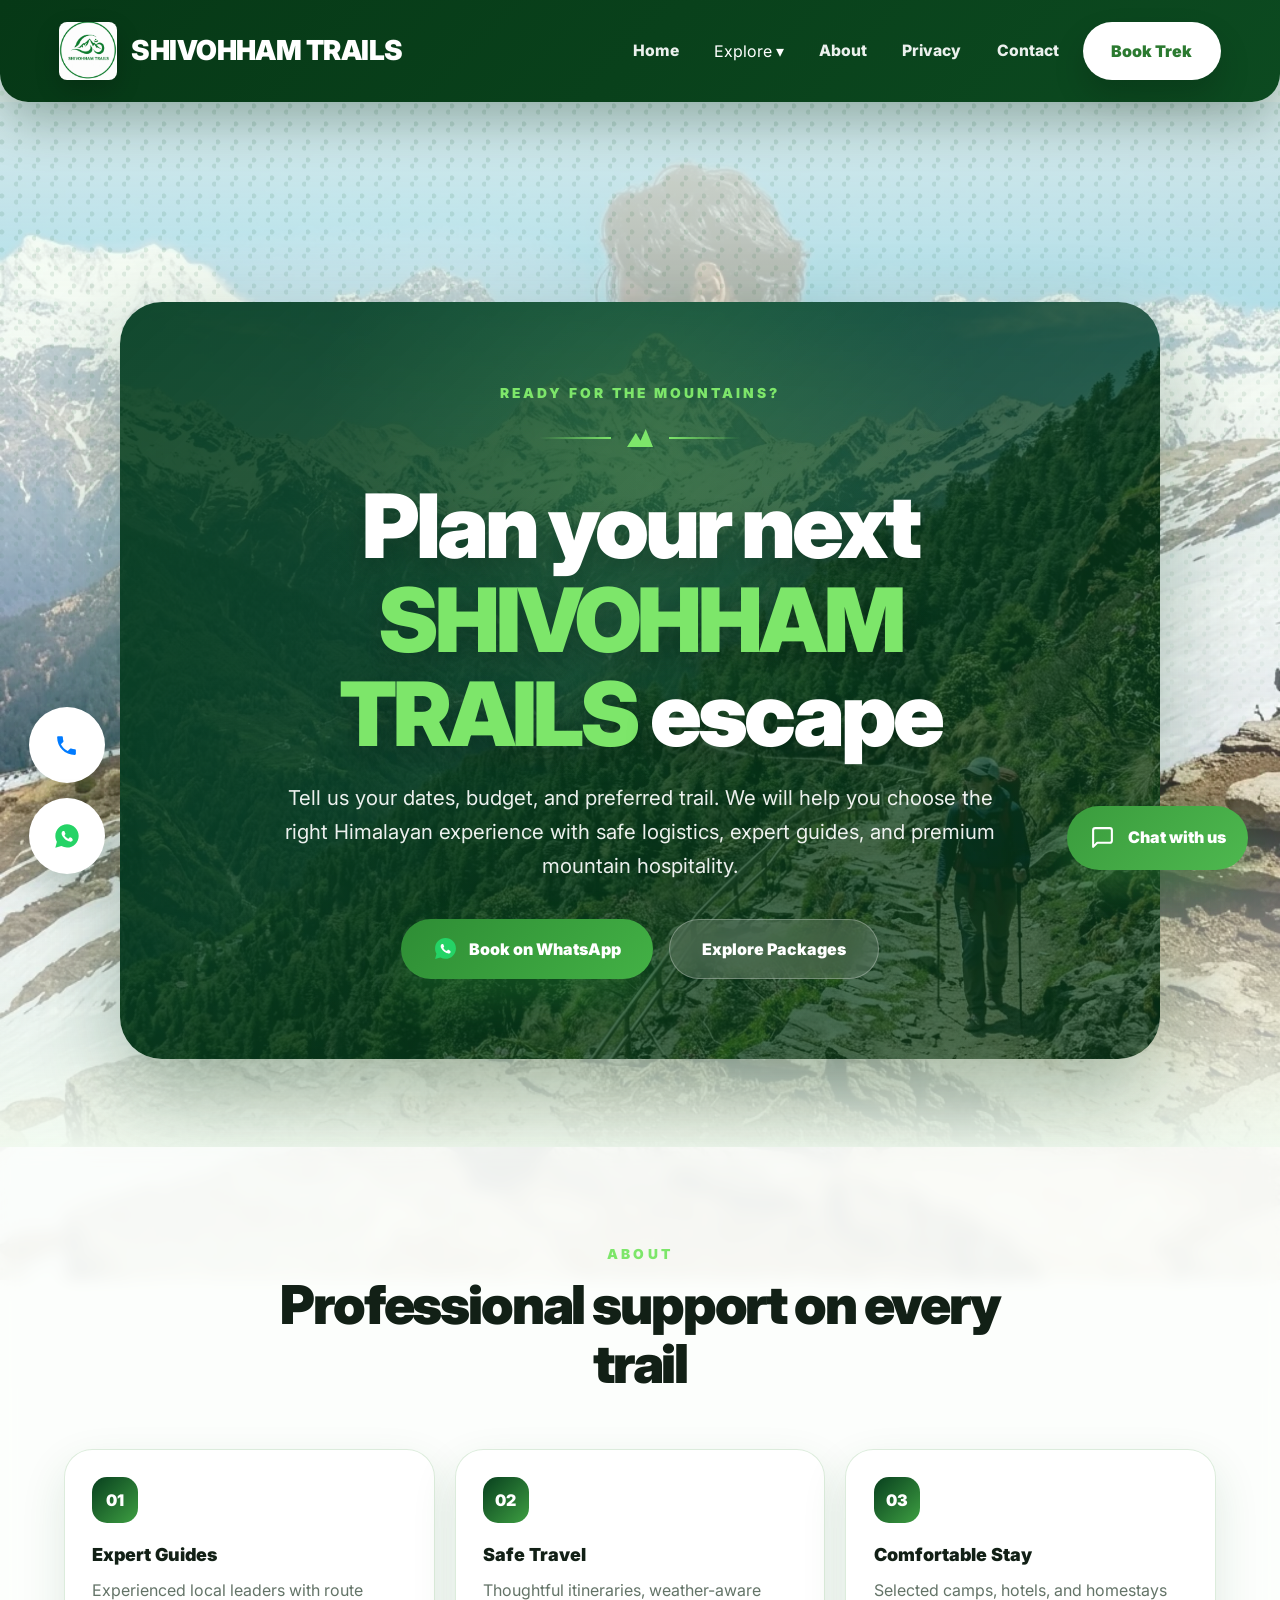
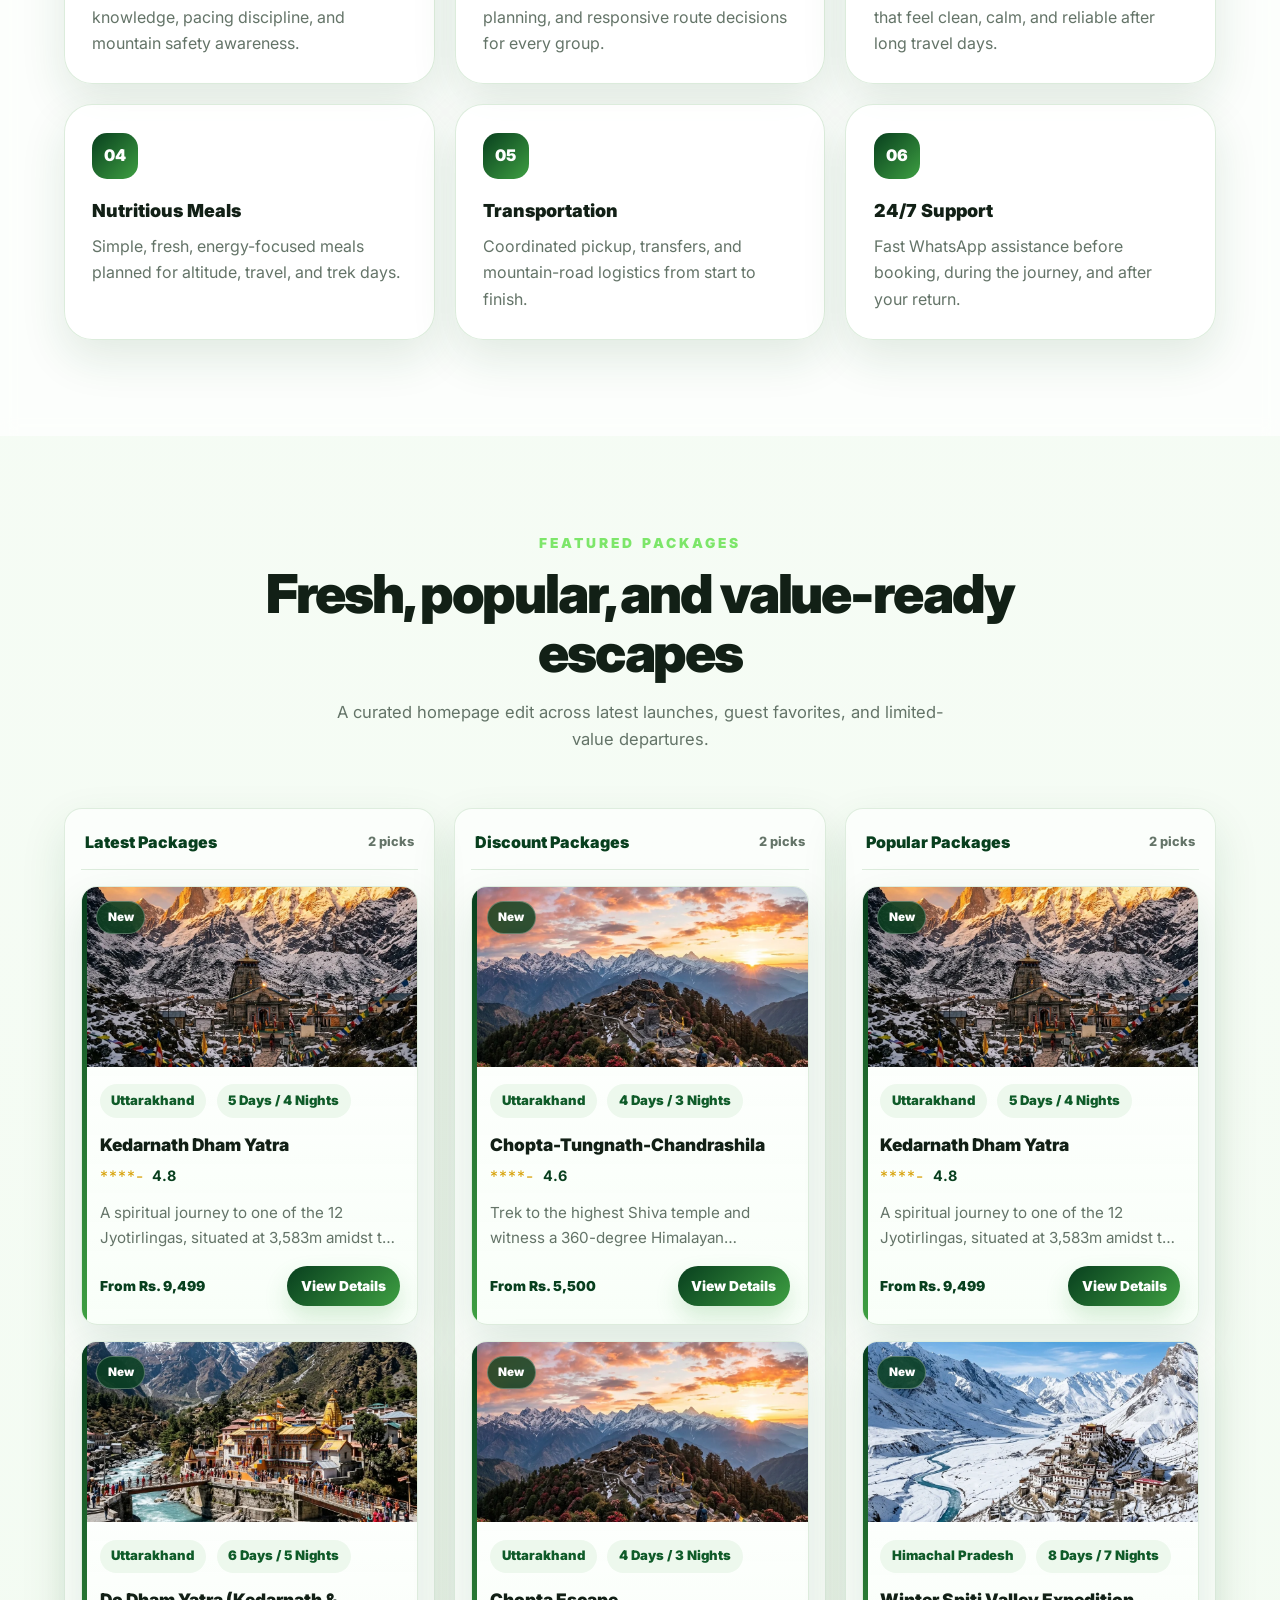
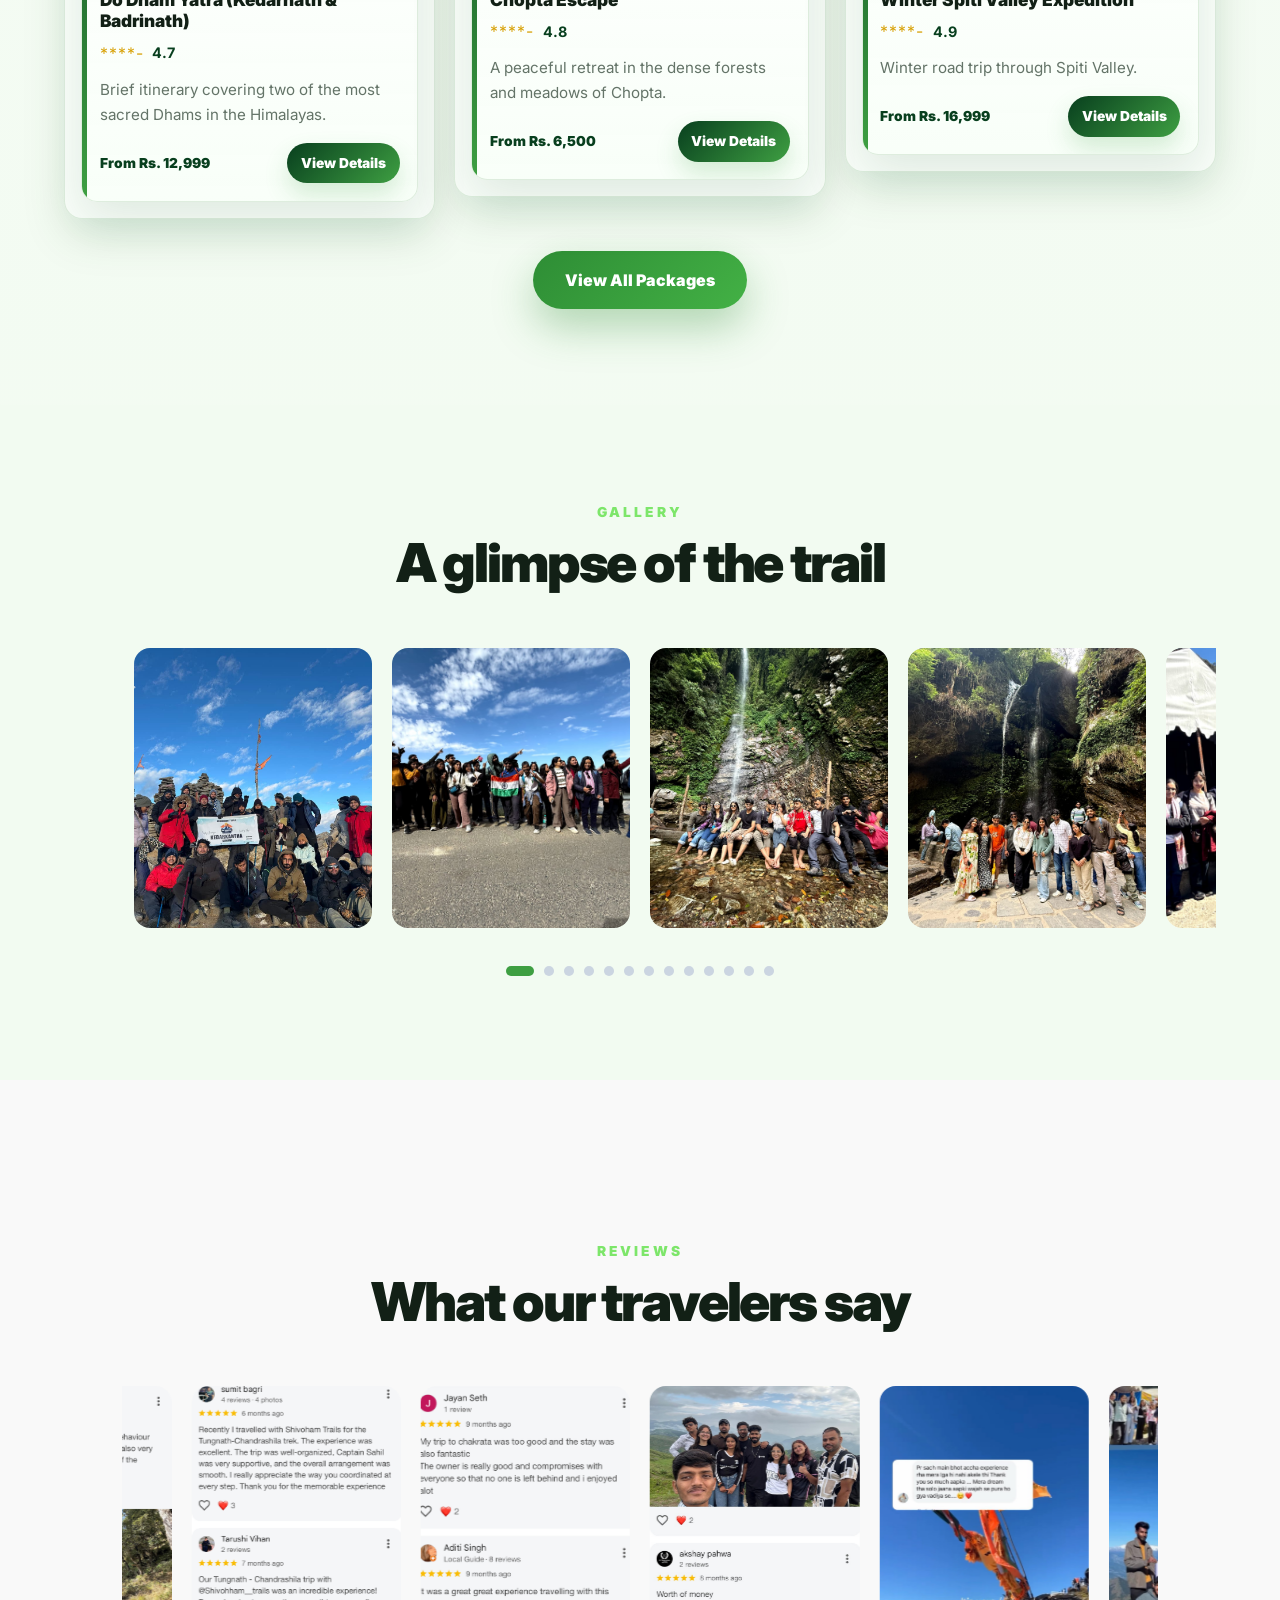
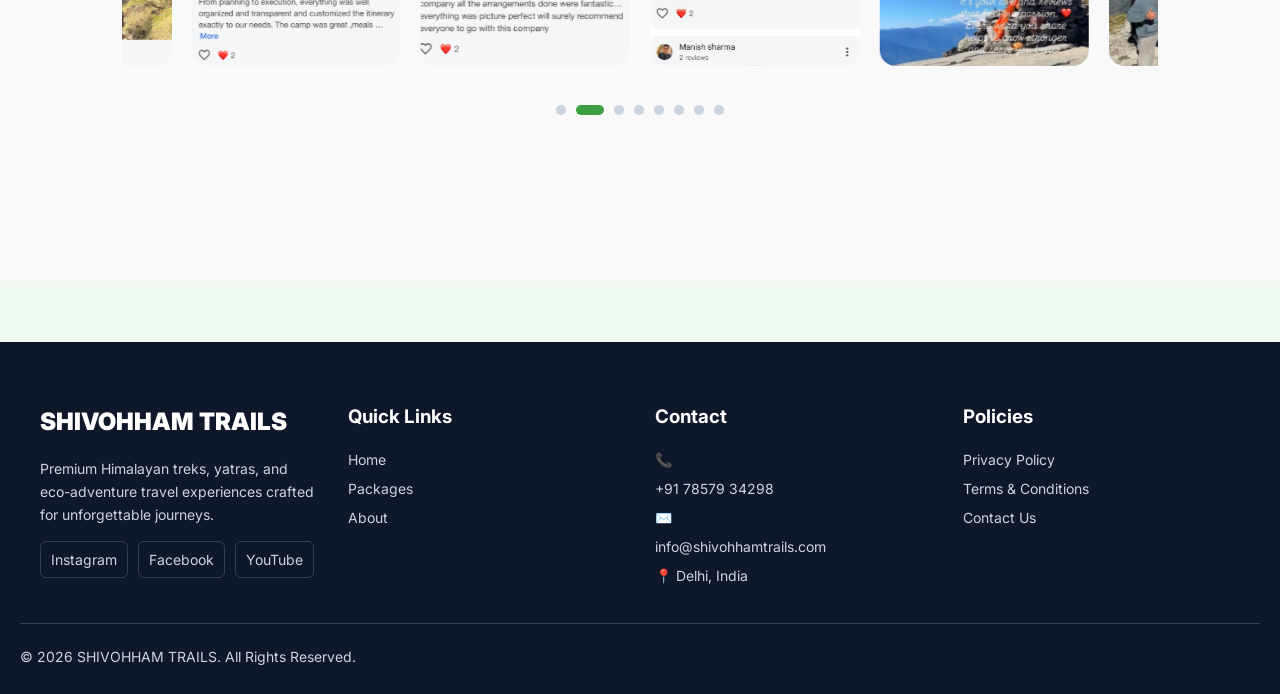
==== commit 5caf6503: "Website updates and package fixes" ====
--- a/index.html
+++ b/index.html
@@ -2,211 +2,13 @@
 <html lang="en">
 <head>
   <meta charset="UTF-8" />
-  <meta name="viewport" content="width=device-width, initial-scale=1.0" />
-  <title>SHIVOHHAM TRAILS | Premium Himalayan Treks & Travel Packages</title>
-  <meta name="description" content="Discover premium Himalayan treks, spiritual yatras, and curated mountain travel packages with expert guides and easy WhatsApp booking." />
-  <link rel="icon" type="image/jpeg" href="assets/main logo.jpeg" />
-  <link rel="stylesheet" href="https://cdn.jsdelivr.net/npm/swiper@11/swiper-bundle.min.css" />
-  <link rel="stylesheet" href="index.css" />
-  <script src="https://cdn.jsdelivr.net/npm/swiper@11/swiper-bundle.min.js"></script>
-  <script src="package.js" defer></script>
-  <script src="index.js" defer></script>
-  <link rel="preconnect" href="https://fonts.googleapis.com">
-  <link rel="preconnect" href="https://fonts.gstatic.com" crossorigin>
-  <link href="https://fonts.googleapis.com/css2?family=Inter:wght@400;500;600;700;800;900&display=swap" rel="stylesheet">
-</head> 
+  <meta http-equiv="refresh" content="0; url=home/index.html" />
+  <title>Redirecting to SHIVOHHAM TRAILS</title>
+  <script>
+    window.location.replace("home/index.html");
+  </script>
+</head>
 <body>
-  <header class="header">
-    <a class="logo-container" href="index.html" aria-label="SHIVOHHAM TRAILS home">
-      <img class="logo-img" src="assets/main logo.jpeg" alt="SHIVOHHAM TRAILS" />
-      <span class="logo-text">SHIVOHHAM TRAILS</span>
-    </a>
-
-    <button class="menu-toggle" id="menuToggle">
-      ☰
-    </button>
-
-    <nav class="nav-links" id="navLinks" aria-label="Primary navigation">
-      <a href="index.html">Home</a>
-      <div class="dropdown">
-        <button class="dropdown-btn nav-link">Explore ▾</button>
-        <div class="dropdown-content">
-          <a href="packages.html">All Packages</a>
-          <a href="packages.html?category=snow">Snow Treks</a>
-          <a href="packages.html?category=meadow">Meadow Trails</a>
-          <a href="packages.html?category=yatra">Spiritual Yatras</a>
-          <a href="packages.html?category=road">Road Expeditions</a>
-        </div>
-      </div>
-      <a href="#why">About</a>
-      <button class="nav-link" type="button" data-modal="privacy">Privacy</button>
-      <button class="nav-link" type="button" data-modal="contact">Contact</button>
-    </nav>
-
-    <div class="nav-actions">
-      <a class="nav-cta" href="packages.html">Book Trek</a>
-    </div>
-  </header>
-
-  <main>
-    <section class="hero reveal" id="home">
-      <div class="hero-bg"></div>
-      <div class="hero-pattern" aria-hidden="true"></div>
-      <div class="hero-panel">
-        <p class="eyebrow">Ready for the mountains?</p>
-        <div class="mini-divider" aria-hidden="true"><span></span></div>
-        <h1 class="animate-title">Plan your next <span>SHIVOHHAM TRAILS</span> escape</h1>
-        <p class="animate-subtitle">Tell us your dates, budget, and preferred trail. We will help you choose the right Himalayan experience with safe logistics, expert guides, and premium mountain hospitality.</p>
-        <div class="hero-actions">
-          <a class="hero-cta primary" href="#">
-            <svg width="25" height="25" viewBox="0 0 24 24" aria-hidden="true" fill="none"><path d="M12.006 2.004c-5.522 0-10.003 4.48-10.003 10.003 0 1.76.458 3.483 1.33 5.004L2 22.004l5.138-1.348a9.96 9.96 0 0 0 4.868 1.26h.004c5.522 0 10.003-4.481 10.003-10.004 0-5.521-4.481-10.003-10.003-10.003z" fill="#25D366"/><path d="M16.47 13.918c-.244-.122-1.448-.716-1.67-.798-.223-.082-.385-.123-.548.123-.162.245-.63.797-.771.961-.142.163-.284.184-.528.062a6.084 6.084 0 0 1-1.789-1.103 6.7 6.7 0 0 1-1.24-1.543c-.143-.245-.015-.378.107-.5.11-.11.244-.286.366-.429.122-.143.162-.245.244-.408.081-.164.04-.307-.02-.429-.062-.123-.549-1.325-.752-1.815-.198-.478-.399-.413-.548-.42-.142-.008-.305-.01-.468-.01a.896.896 0 0 0-.65.306c-.223.245-.853.837-.853 2.04 0 1.204.873 2.368.995 2.53.122.164 1.727 2.634 4.183 3.693 1.954.842 2.316.715 2.723.673.407-.04 1.32-.538 1.503-1.058.183-.52.183-.967.122-1.06-.06-.091-.223-.142-.468-.264z" fill="#FFF"/></svg>
-            Book on WhatsApp
-          </a>
-          <a class="hero-cta ghost" href="packages.html">Explore Packages</a>
-        </div>
-      </div>
-    </section>
-
-    <section class="why-section reveal-left" id="why">
-      <div class="trek-container">
-        <div class="section-heading">
-          <p class="eyebrow">About</p>
-          <h2 class="section-title">Professional support on every trail</h2>
-        </div>
-        <div class="why-grid">
-          <article class="why-card"><span>01</span><h3>Expert Guides</h3><p>Experienced local leaders with route knowledge, pacing discipline, and mountain safety awareness.</p></article>
-          <article class="why-card"><span>02</span><h3>Safe Travel</h3><p>Thoughtful itineraries, weather-aware planning, and responsive route decisions for every group.</p></article>
-          <article class="why-card"><span>03</span><h3>Comfortable Stay</h3><p>Selected camps, hotels, and homestays that feel clean, calm, and reliable after long travel days.</p></article>
-          <article class="why-card"><span>04</span><h3>Nutritious Meals</h3><p>Simple, fresh, energy-focused meals planned for altitude, travel, and trek days.</p></article>
-          <article class="why-card"><span>05</span><h3>Transportation</h3><p>Coordinated pickup, transfers, and mountain-road logistics from start to finish.</p></article>
-          <article class="why-card"><span>06</span><h3>24/7 Support</h3><p>Fast WhatsApp assistance before booking, during the journey, and after your return.</p></article>
-        </div>
-      </div>
-    </section>
-
-    <section class="trek-container reveal" id="treks">
-      <div class="section-heading">
-        <p class="eyebrow">Featured Packages</p>
-        <h2 class="section-title">Fresh, popular, and value-ready escapes</h2>
-        <p class="section-copy">A curated homepage edit across latest launches, guest favorites, and limited-value departures.</p>
-      </div>
-      <div class="featured-package-board" id="featuredPackages"></div>
-      <div class="featured-actions">
-        <a class="hero-cta primary" href="packages.html">View All Packages</a>
-      </div>
-    </section>
-
-    <section class="insta-feed-section reveal-right" id="gallery">
-      <div class="insta-inner">
-        <div class="section-heading">
-          <p class="eyebrow">Gallery</p>
-          <h2 class="section-title">A glimpse of the trail</h2>
-        </div>
-        <div class="swiper gallerySwiper">
-          <div class="swiper-wrapper">
-            <div class="swiper-slide"><a class="image-card" href="javascript:void(0)" data-image-src="assets/reviews/travel1.jpeg"><img src="assets/reviews/travel1.jpeg" alt="Travel Photo 1" /><div class="image-overlay"><span>View Image</span></div></a></div>
-            <div class="swiper-slide"><a class="image-card" href="javascript:void(0)" data-image-src="assets/reviews/travel2.jpeg"><img src="assets/reviews/travel2.jpeg" alt="Travel Photo 2" /><div class="image-overlay"><span>View Image</span></div></a></div>
-            <div class="swiper-slide"><a class="image-card" href="javascript:void(0)" data-image-src="assets/reviews/travel3.jpeg"><img src="assets/reviews/travel3.jpeg" alt="Travel Photo 3" /><div class="image-overlay"><span>View Image</span></div></a></div>
-            <div class="swiper-slide"><a class="image-card" href="javascript:void(0)" data-image-src="assets/reviews/travel4.jpeg"><img src="assets/reviews/travel4.jpeg" alt="Travel Photo 4" /><div class="image-overlay"><span>View Image</span></div></a></div>
-            <div class="swiper-slide"><a class="image-card" href="javascript:void(0)" data-image-src="assets/reviews/travel5.jpeg"><img src="assets/reviews/travel5.jpeg" alt="Travel Photo 5" /><div class="image-overlay"><span>View Image</span></div></a></div>
-            <div class="swiper-slide"><a class="image-card" href="javascript:void(0)" data-image-src="assets/reviews/travel6.jpeg"><img src="assets/reviews/travel6.jpeg" alt="Travel Photo 6" /><div class="image-overlay"><span>View Image</span></div></a></div>
-            <div class="swiper-slide"><a class="image-card" href="javascript:void(0)" data-image-src="assets/reviews/travel7.jpeg"><img src="assets/reviews/travel7.jpeg" alt="Travel Photo 7" /><div class="image-overlay"><span>View Image</span></div></a></div>
-            <div class="swiper-slide"><a class="image-card" href="javascript:void(0)" data-image-src="assets/reviews/travel8.jpeg"><img src="assets/reviews/travel8.jpeg" alt="Travel Photo 8" /><div class="image-overlay"><span>View Image</span></div></a></div>
-            <div class="swiper-slide"><a class="image-card" href="javascript:void(0)" data-image-src="assets/reviews/travel9.jpeg"><img src="assets/reviews/travel9.jpeg" alt="Travel Photo 9" /><div class="image-overlay"><span>View Image</span></div></a></div>
-            <div class="swiper-slide"><a class="image-card" href="javascript:void(0)" data-image-src="assets/reviews/travel10.jpeg"><img src="assets/reviews/travel10.jpeg" alt="Travel Photo 10" /><div class="image-overlay"><span>View Image</span></div></a></div>
-            <div class="swiper-slide"><a class="image-card" href="javascript:void(0)" data-image-src="assets/reviews/travel11.jpeg"><img src="assets/reviews/travel11.jpeg" alt="Travel Photo 11" /><div class="image-overlay"><span>View Image</span></div></a></div>
-            <div class="swiper-slide"><a class="image-card" href="javascript:void(0)" data-image-src="assets/reviews/travel12.jpeg"><img src="assets/reviews/travel12.jpeg" alt="Travel Photo 12" /><div class="image-overlay"><span>View Image</span></div></a></div>
-            <div class="swiper-slide"><a class="image-card" href="javascript:void(0)" data-image-src="assets/reviews/travel13.jpeg"><img src="assets/reviews/travel13.jpeg" alt="Travel Photo 13" /><div class="image-overlay"><span>View Image</span></div></a></div>
-            <div class="swiper-slide"><a class="image-card" href="javascript:void(0)" data-image-src="assets/reviews/travel14.jpeg"><img src="assets/reviews/travel14.jpeg" alt="Travel Photo 14" /><div class="image-overlay"><span>View Image</span></div></a></div>
-            <div class="swiper-slide"><a class="image-card" href="javascript:void(0)" data-image-src="assets/reviews/travel15.jpeg"><img src="assets/reviews/travel15.jpeg" alt="Travel Photo 15" /><div class="image-overlay"><span>View Image</span></div></a></div>
-            <div class="swiper-slide"><a class="image-card" href="javascript:void(0)" data-image-src="assets/reviews/travel16.jpeg"><img src="assets/reviews/travel16.jpeg" alt="Travel Photo 16" /><div class="image-overlay"><span>View Image</span></div></a></div>
-          </div>
-          <div class="swiper-button-next"></div>
-          <div class="swiper-button-prev"></div>
-          <div class="swiper-pagination"></div>
-        </div>
-      </div>
-    </section>
-
-    <section class="reviews-section reveal" id="reviews" style="padding: 4rem 5%; background: var(--bg-alt, #f9f9f9);">
-      <div class="trek-container">
-        <div class="section-heading">
-          <p class="eyebrow">Reviews</p>
-          <h2 class="section-title">What our travelers say</h2>
-        </div>
-        <div class="swiper reviewsSwiper">
-          <div class="swiper-wrapper">
-            <div class="swiper-slide"><a class="image-card" href="javascript:void(0)" data-image-src="assets/reviews/r1.jpeg"><img src="assets/reviews/r1.jpeg" alt="Review 1" /><div class="image-overlay"><span>View Review</span></div></a></div>
-            <div class="swiper-slide"><a class="image-card" href="javascript:void(0)" data-image-src="assets/reviews/r2.jpeg"><img src="assets/reviews/r2.jpeg" alt="Review 2" /><div class="image-overlay"><span>View Review</span></div></a></div>
-            <div class="swiper-slide"><a class="image-card" href="javascript:void(0)" data-image-src="assets/reviews/r3.jpeg"><img src="assets/reviews/r3.jpeg" alt="Review 3" /><div class="image-overlay"><span>View Review</span></div></a></div>
-            <div class="swiper-slide"><a class="image-card" href="javascript:void(0)" data-image-src="assets/reviews/r4.jpeg"><img src="assets/reviews/r4.jpeg" alt="Review 4" /><div class="image-overlay"><span>View Review</span></div></a></div>
-            <div class="swiper-slide"><a class="image-card" href="javascript:void(0)" data-image-src="assets/reviews/r5.jpeg"><img src="assets/reviews/r5.jpeg" alt="Review 5" /><div class="image-overlay"><span>View Review</span></div></a></div>
-            <div class="swiper-slide"><a class="image-card" href="javascript:void(0)" data-image-src="assets/reviews/r6.jpeg"><img src="assets/reviews/r6.jpeg" alt="Review 6" /><div class="image-overlay"><span>View Review</span></div></a></div>
-            <div class="swiper-slide"><a class="image-card" href="javascript:void(0)" data-image-src="assets/reviews/r7.jpeg"><img src="assets/reviews/r7.jpeg" alt="Review 7" /><div class="image-overlay"><span>View Review</span></div></a></div>
-            <div class="swiper-slide"><a class="image-card" href="javascript:void(0)" data-image-src="assets/reviews/r8.jpeg"><img src="assets/reviews/r8.jpeg" alt="Review 8" /><div class="image-overlay"><span>View Review</span></div></a></div>
-          </div>
-          <div class="swiper-button-next"></div>
-          <div class="swiper-button-prev"></div>
-          <div class="swiper-pagination"></div>
-        </div>
-      </div>
-    </section>
-  </main>
-
-  <footer class="footer">
-    <div class="footer-grid">
-      <div class="footer-brand">
-        <h2>SHIVOHHAM TRAILS</h2>
-        <p>Premium Himalayan treks, yatras, and eco-adventure travel experiences crafted for unforgettable journeys.</p>
-        <div class="footer-social">
-          <a href="#" aria-label="Instagram">Instagram</a>
-          <a href="#" aria-label="Facebook">Facebook</a>
-          <a href="#" aria-label="YouTube">YouTube</a>
-        </div>
-      </div>
-      <div>
-        <h3>Quick Links</h3>
-        <a href="index.html">Home</a>
-        <a href="packages.html">Packages</a>
-        <a href="index.html#why">About</a>
-      </div>
-      <div>
-        <h3>Contact</h3>
-        <p>📞 <a href="#">+91 78579 34298</a></p>
-        <p>✉️ <a href="#">info@shivohhamtrails.com</a></p>
-        <p>📍 Delhi, India</p>
-      </div>
-      <div>
-        <h3>Policies</h3>
-        <button type="button" data-modal="privacy">Privacy Policy</button>
-        <button type="button" data-modal="terms">Terms & Conditions</button>
-        <button type="button" data-modal="contact">Contact Us</button>
-      </div>
-    </div>
-    <div class="footer-bottom">
-      <p>&copy; 2026 SHIVOHHAM TRAILS. All Rights Reserved.</p>
-    </div>
-  </footer>
-
-  <div class="contact-widget">
-    <a class="widget-btn phone-btn" href="#" aria-label="Call Us" title="Call Us">
-      <svg width="25" height="25" viewBox="0 0 24 24" aria-hidden="true" fill="#007BFF"><path d="M6.62 10.79c1.44 2.83 3.76 5.14 6.59 6.59l2.2-2.2c.27-.27.67-.36 1.02-.24 1.12.37 2.33.57 3.57.57.55 0 1 .45 1 1V20c0 .55-.45 1-1 1-9.39 0-17-7.61-17-17 0-.55.45-1 1-1h3.5c.55 0 1 .45 1 1 0 1.25.2 2.45.57 3.57.11.35.03.74-.25 1.02l-2.2 2.2z"/></svg>
-    </a>
-    <a class="widget-btn whatsapp-btn" href="#" target="_blank" rel="noopener noreferrer" aria-label="WhatsApp Us" title="WhatsApp Us">
-      <svg width="28" height="28" viewBox="0 0 24 24" aria-hidden="true" fill="none"><path d="M12.006 2.004c-5.522 0-10.003 4.48-10.003 10.003 0 1.76.458 3.483 1.33 5.004L2 22.004l5.138-1.348a9.96 9.96 0 0 0 4.868 1.26h.004c5.522 0 10.003-4.481 10.003-10.004 0-5.521-4.481-10.003-10.003-10.003z" fill="#25D366"/><path d="M16.47 13.918c-.244-.122-1.448-.716-1.67-.798-.223-.082-.385-.123-.548.123-.162.245-.63.797-.771.961-.142.163-.284.184-.528.062a6.084 6.084 0 0 1-1.789-1.103 6.7 6.7 0 0 1-1.24-1.543c-.143-.245-.015-.378.107-.5.11-.11.244-.286.366-.429.122-.143.162-.245.244-.408.081-.164.04-.307-.02-.429-.062-.123-.549-1.325-.752-1.815-.198-.478-.399-.413-.548-.42-.142-.008-.305-.01-.468-.01a.896.896 0 0 0-.65.306c-.223.245-.853.837-.853 2.04 0 1.204.873 2.368.995 2.53.122.164 1.727 2.634 4.183 3.693 1.954.842 2.316.715 2.723.673.407-.04 1.32-.538 1.503-1.058.183-.52.183-.967.122-1.06-.06-.091-.223-.142-.468-.264z" fill="#FFF"/></svg>
-    </a>
-  </div>
-
-  <button class="chat-toggle-btn" type="button" aria-label="Open chat assistant">
-    <svg class="chat-open-icon" width="25" height="25" viewBox="0 0 24 24" aria-hidden="true"><path d="M21 15a2 2 0 0 1-2 2H7l-4 4V5a2 2 0 0 1 2-2h14a2 2 0 0 1 2 2z" fill="none" stroke="currentColor" stroke-width="2" stroke-linecap="round" stroke-linejoin="round"/></svg>
-    <span class="chat-close-icon">x</span>
-    <span class="chat-label">Chat with us</span>
-  </button>
-  <div class="chat-window" hidden>
-    <div class="chat-header"><h3>Trek Guide Assistant</h3></div>
-    <div class="chat-body" id="chatBody"></div>
-  </div>
-
-  <div class="modal-root" id="modalRoot" aria-live="polite"></div>
+  <p>If you are not redirected automatically, <a href="home/index.html">click here</a>.</p>
 </body>
-</html>
+</html>
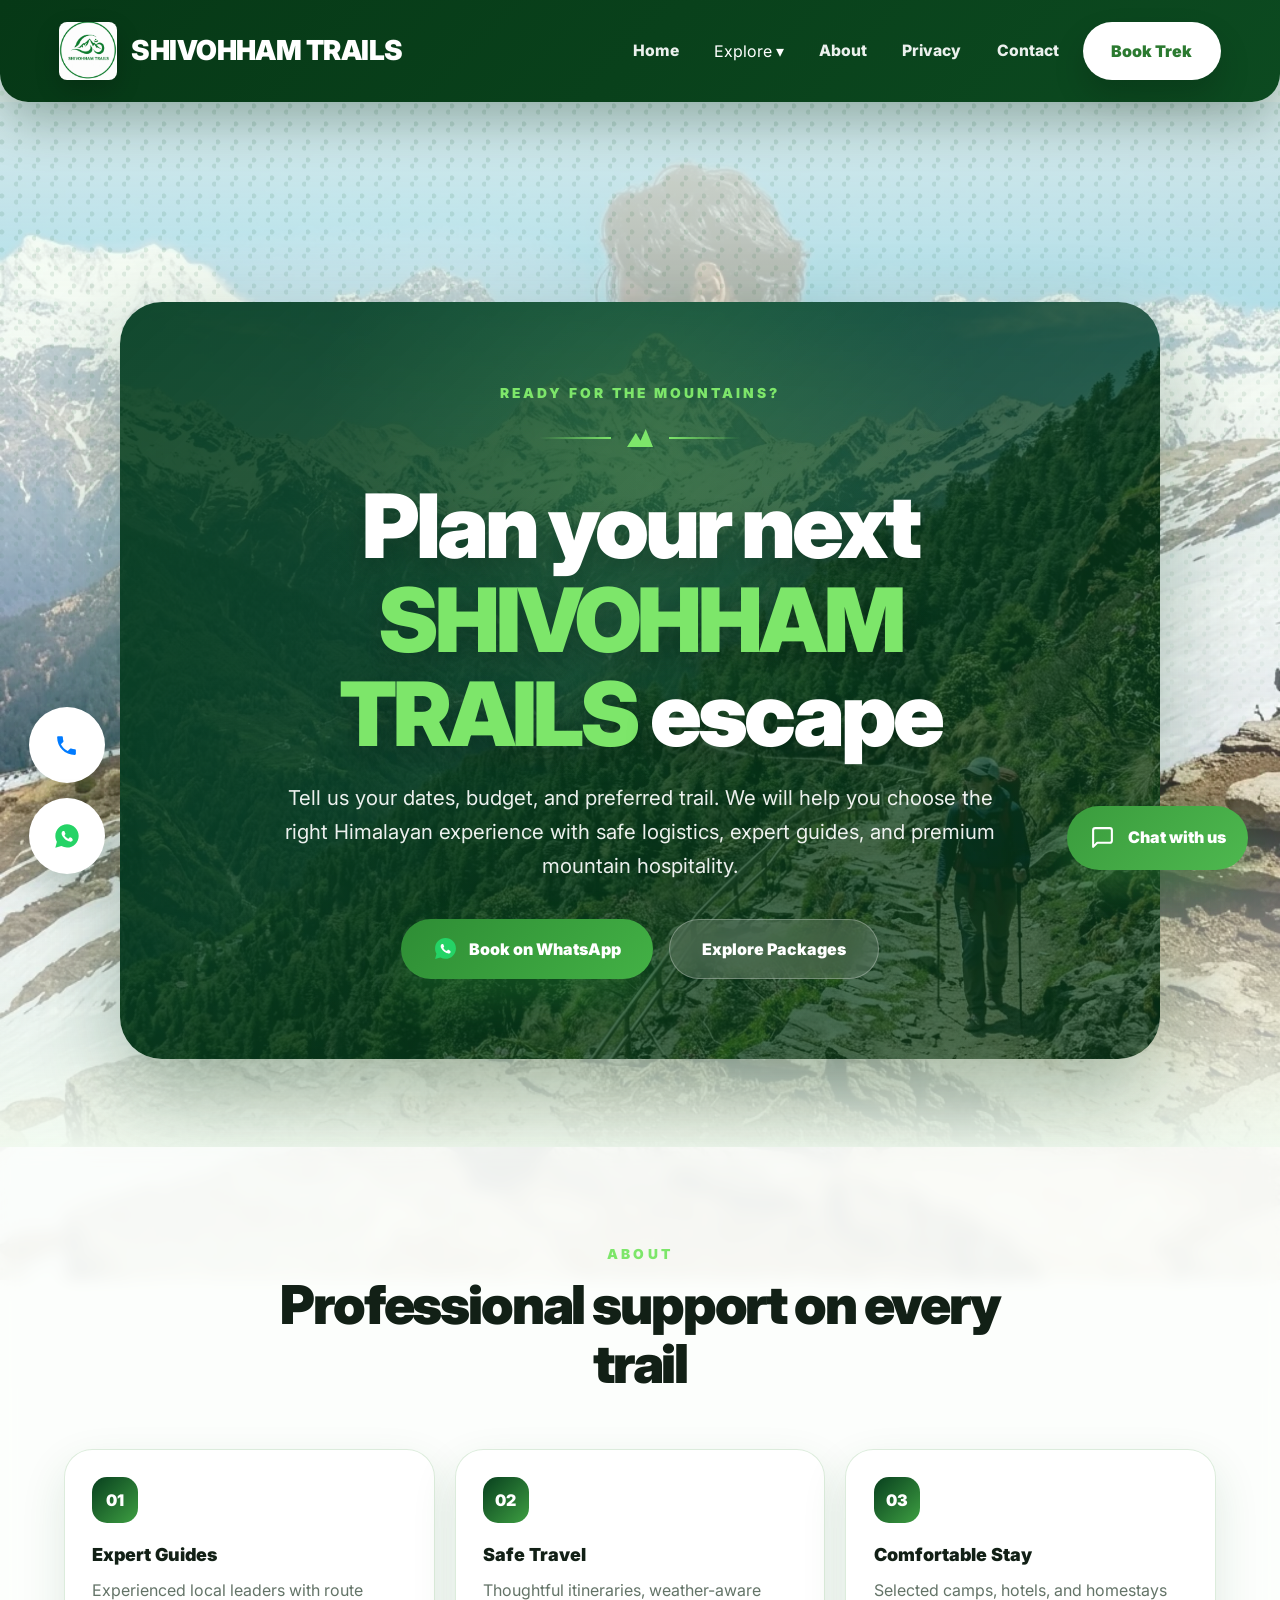
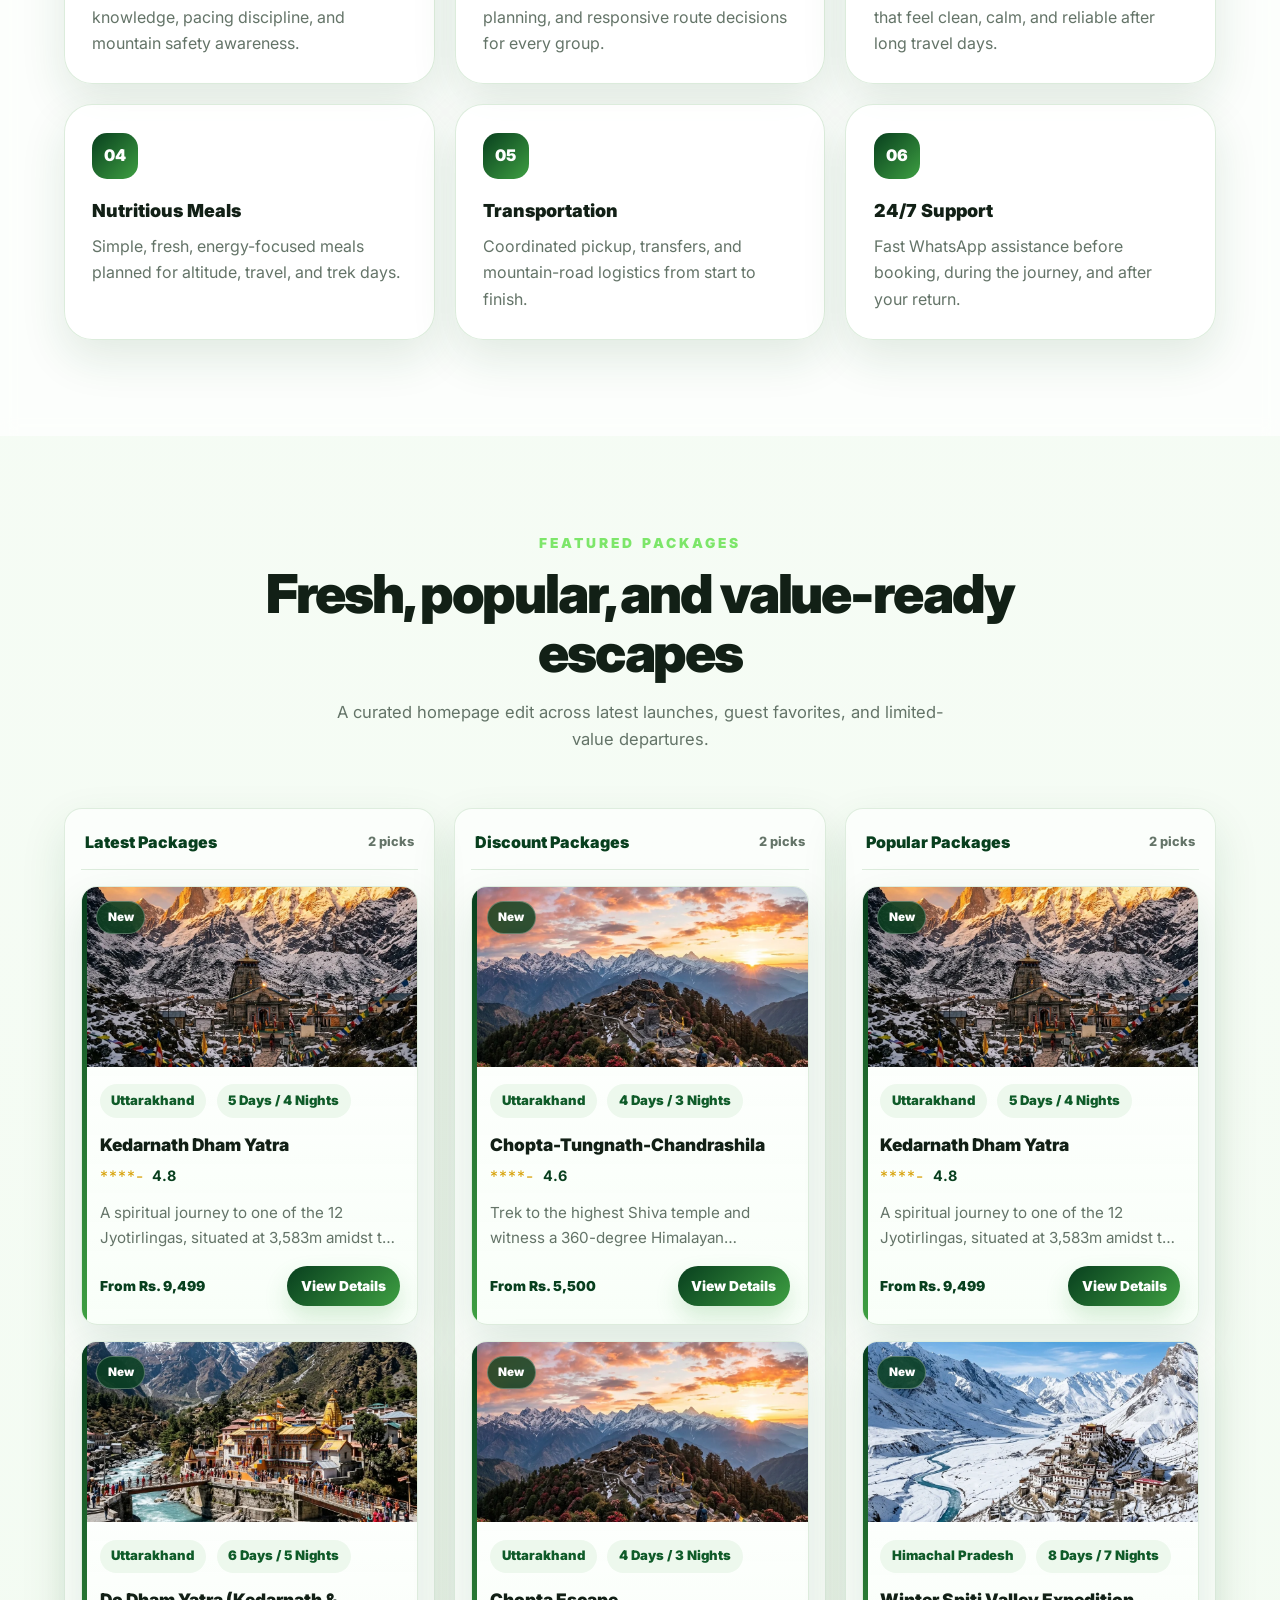
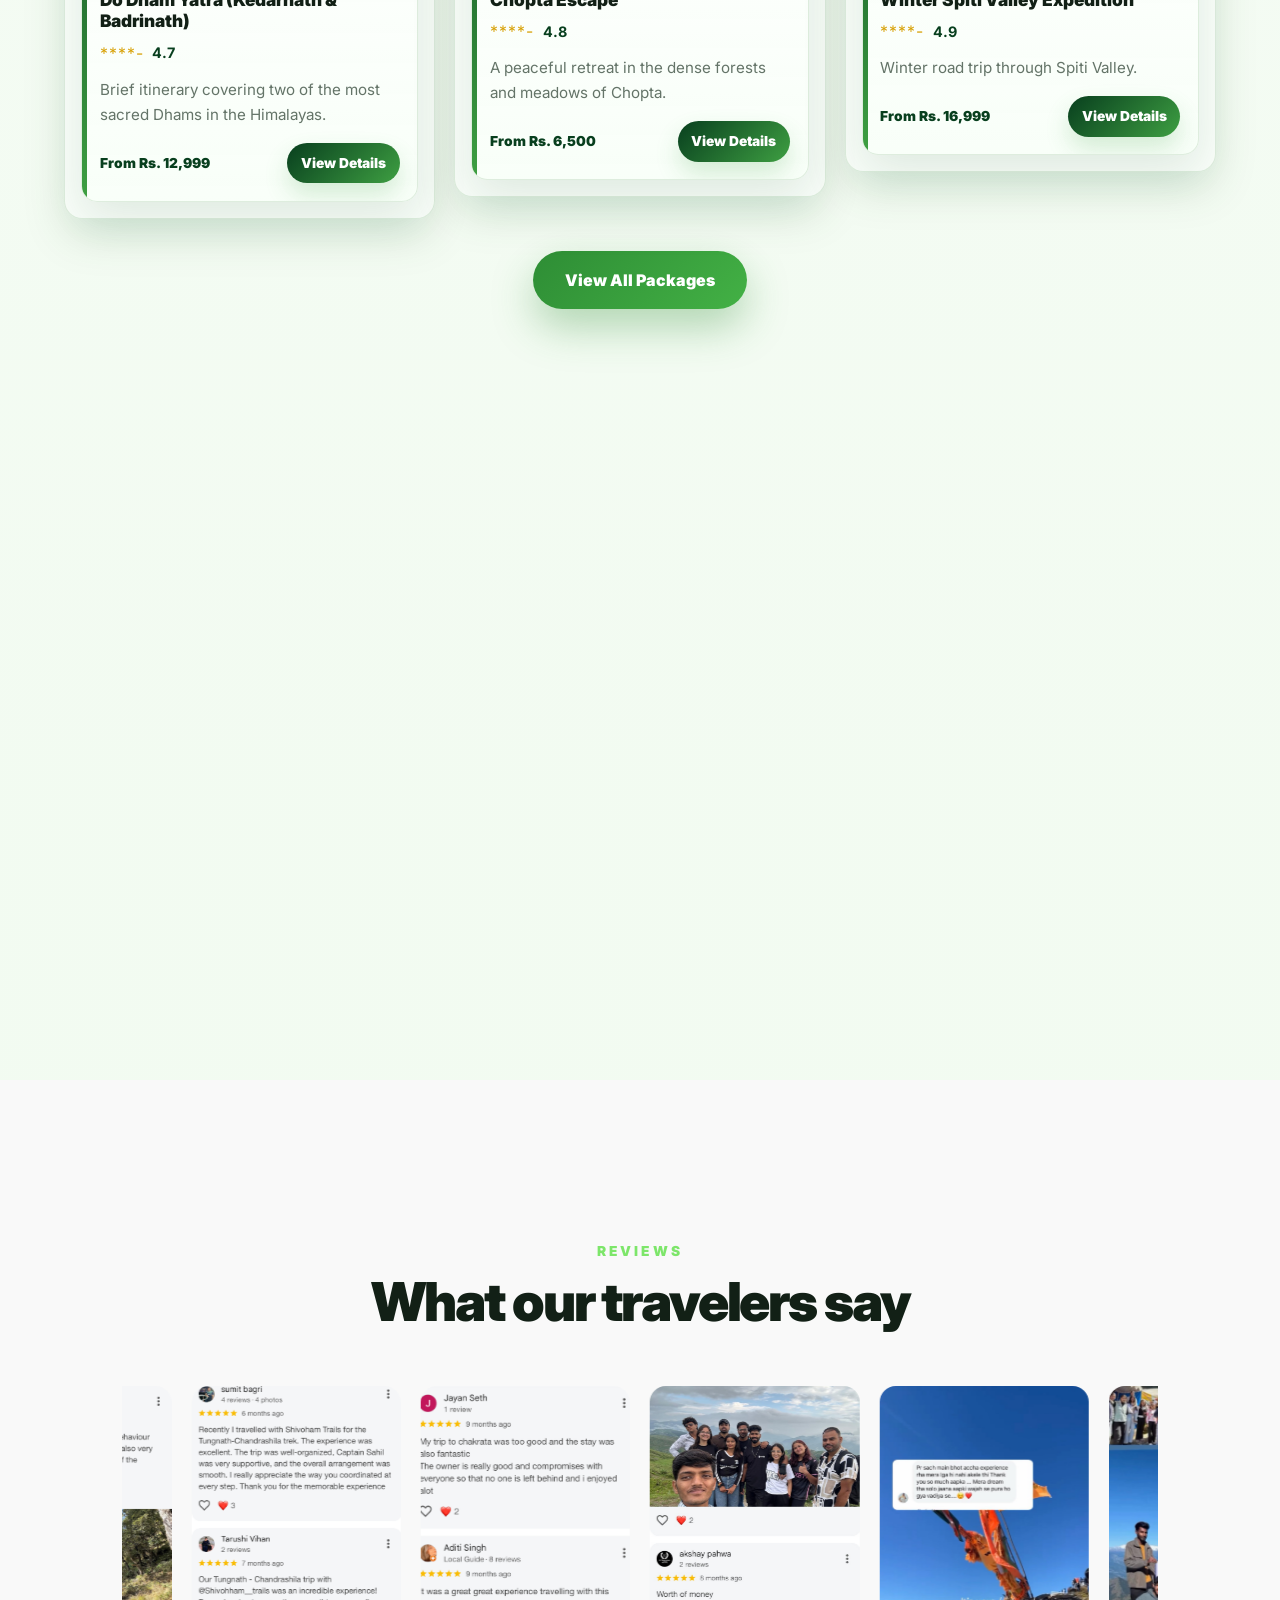
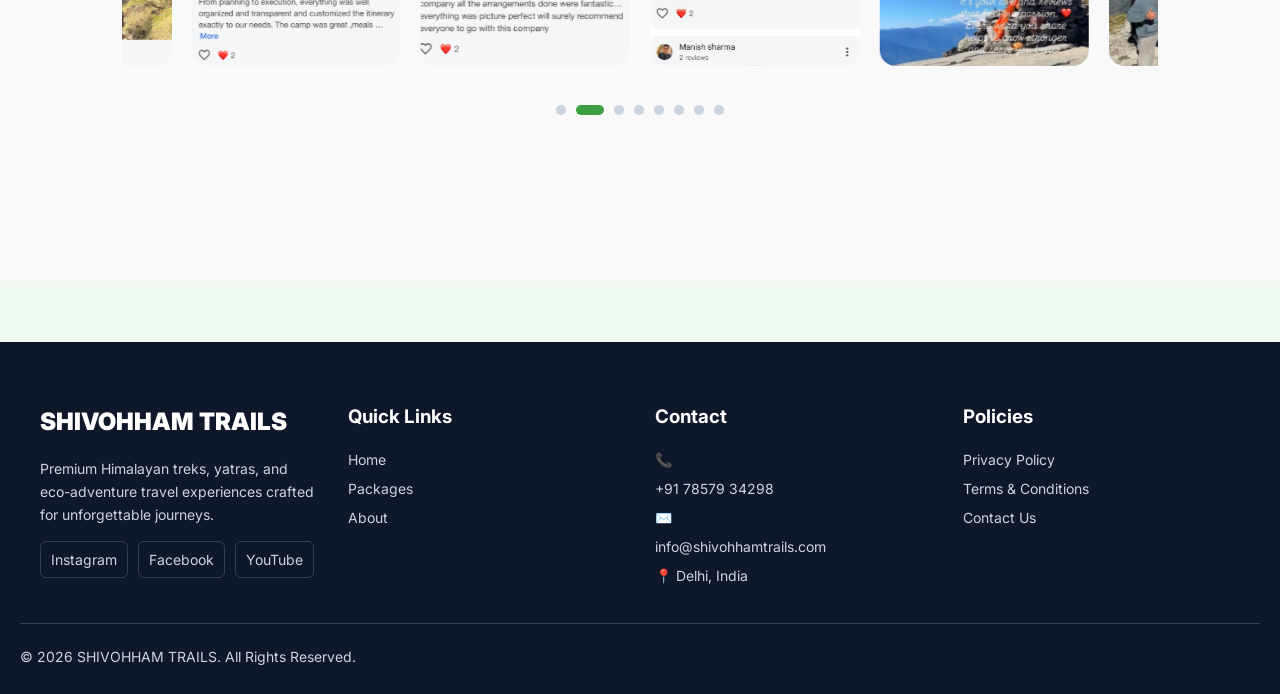
==== commit 99da63b3: "Updated routes and website improvements" ====
--- a/index.html
+++ b/index.html
@@ -2,13 +2,13 @@
 <html lang="en">
 <head>
   <meta charset="UTF-8" />
-  <meta http-equiv="refresh" content="0; url=home/index.html" />
+  <meta http-equiv="refresh" content="0; url=home/" />
   <title>Redirecting to SHIVOHHAM TRAILS</title>
   <script>
-    window.location.replace("home/index.html");
+    window.location.replace("home/");
   </script>
 </head>
 <body>
-  <p>If you are not redirected automatically, <a href="home/index.html">click here</a>.</p>
+  <p>If you are not redirected automatically, <a href="home/">click here</a>.</p>
 </body>
 </html>
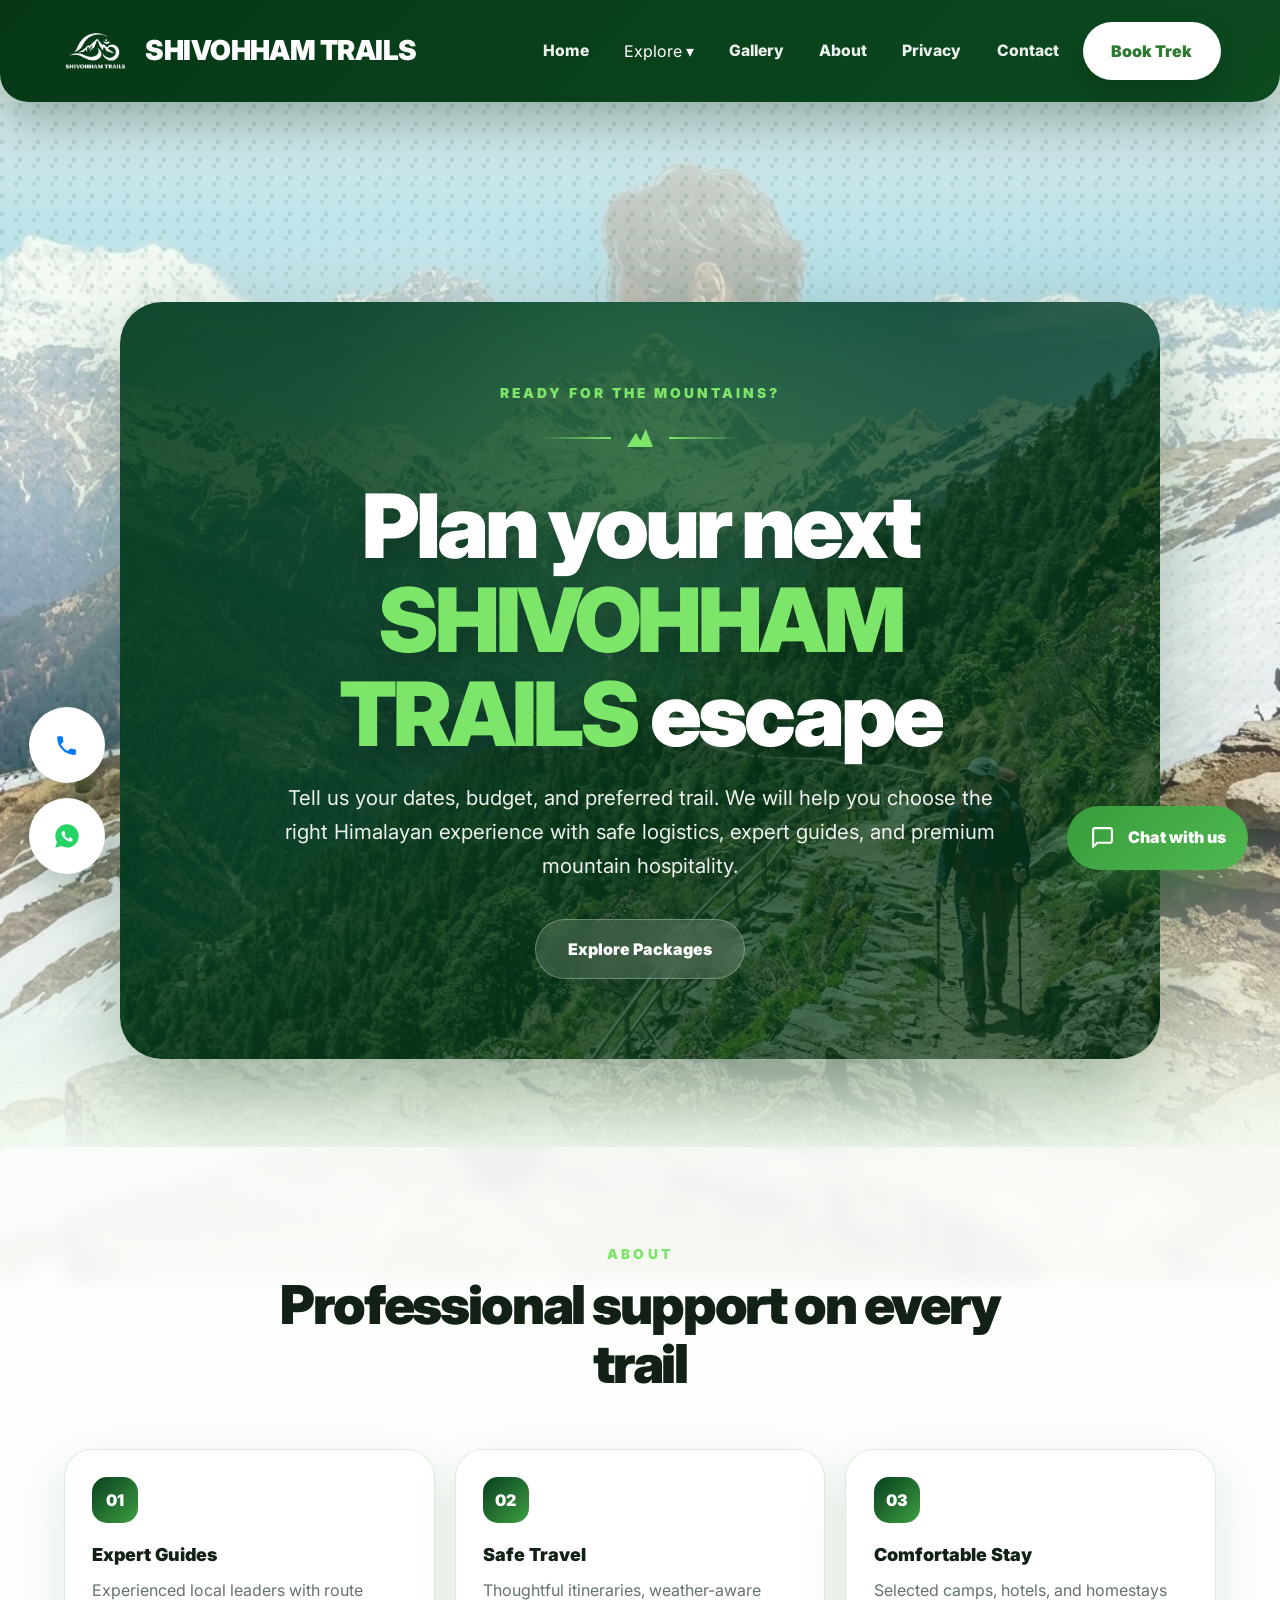
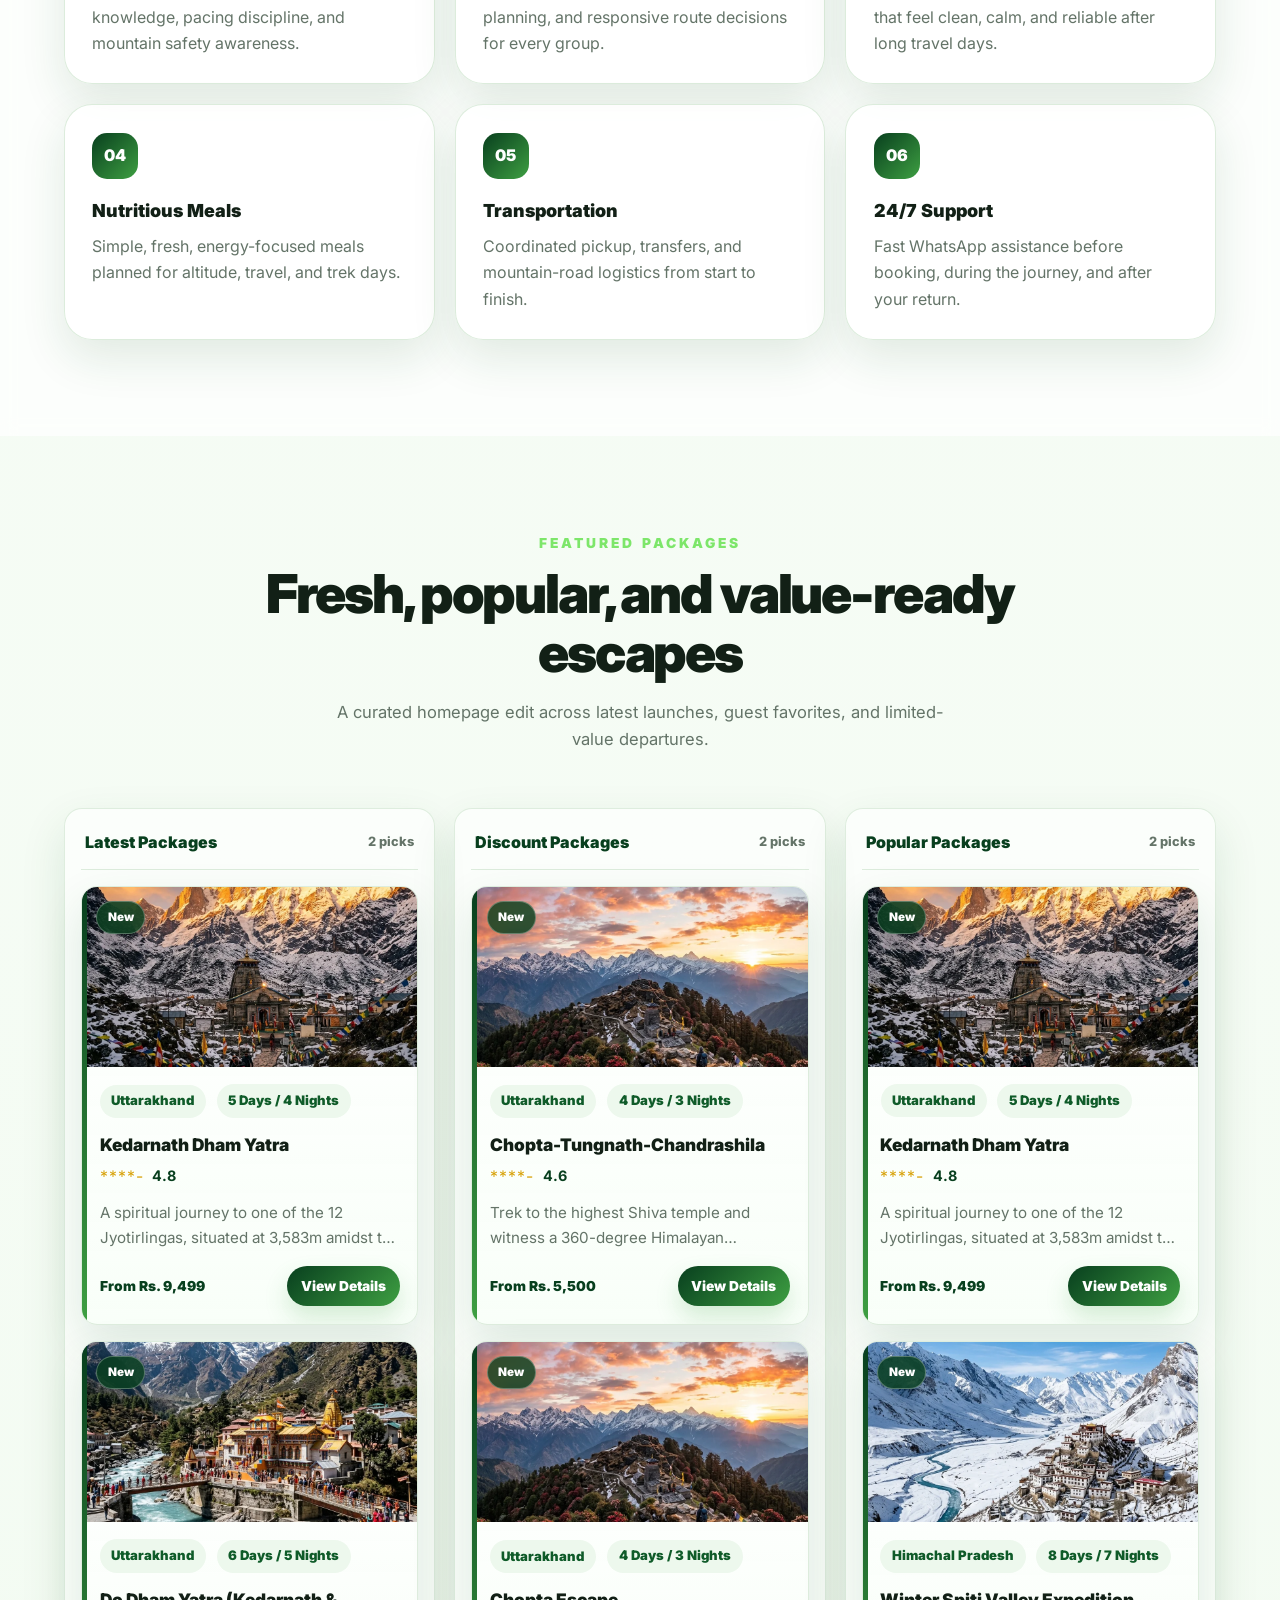
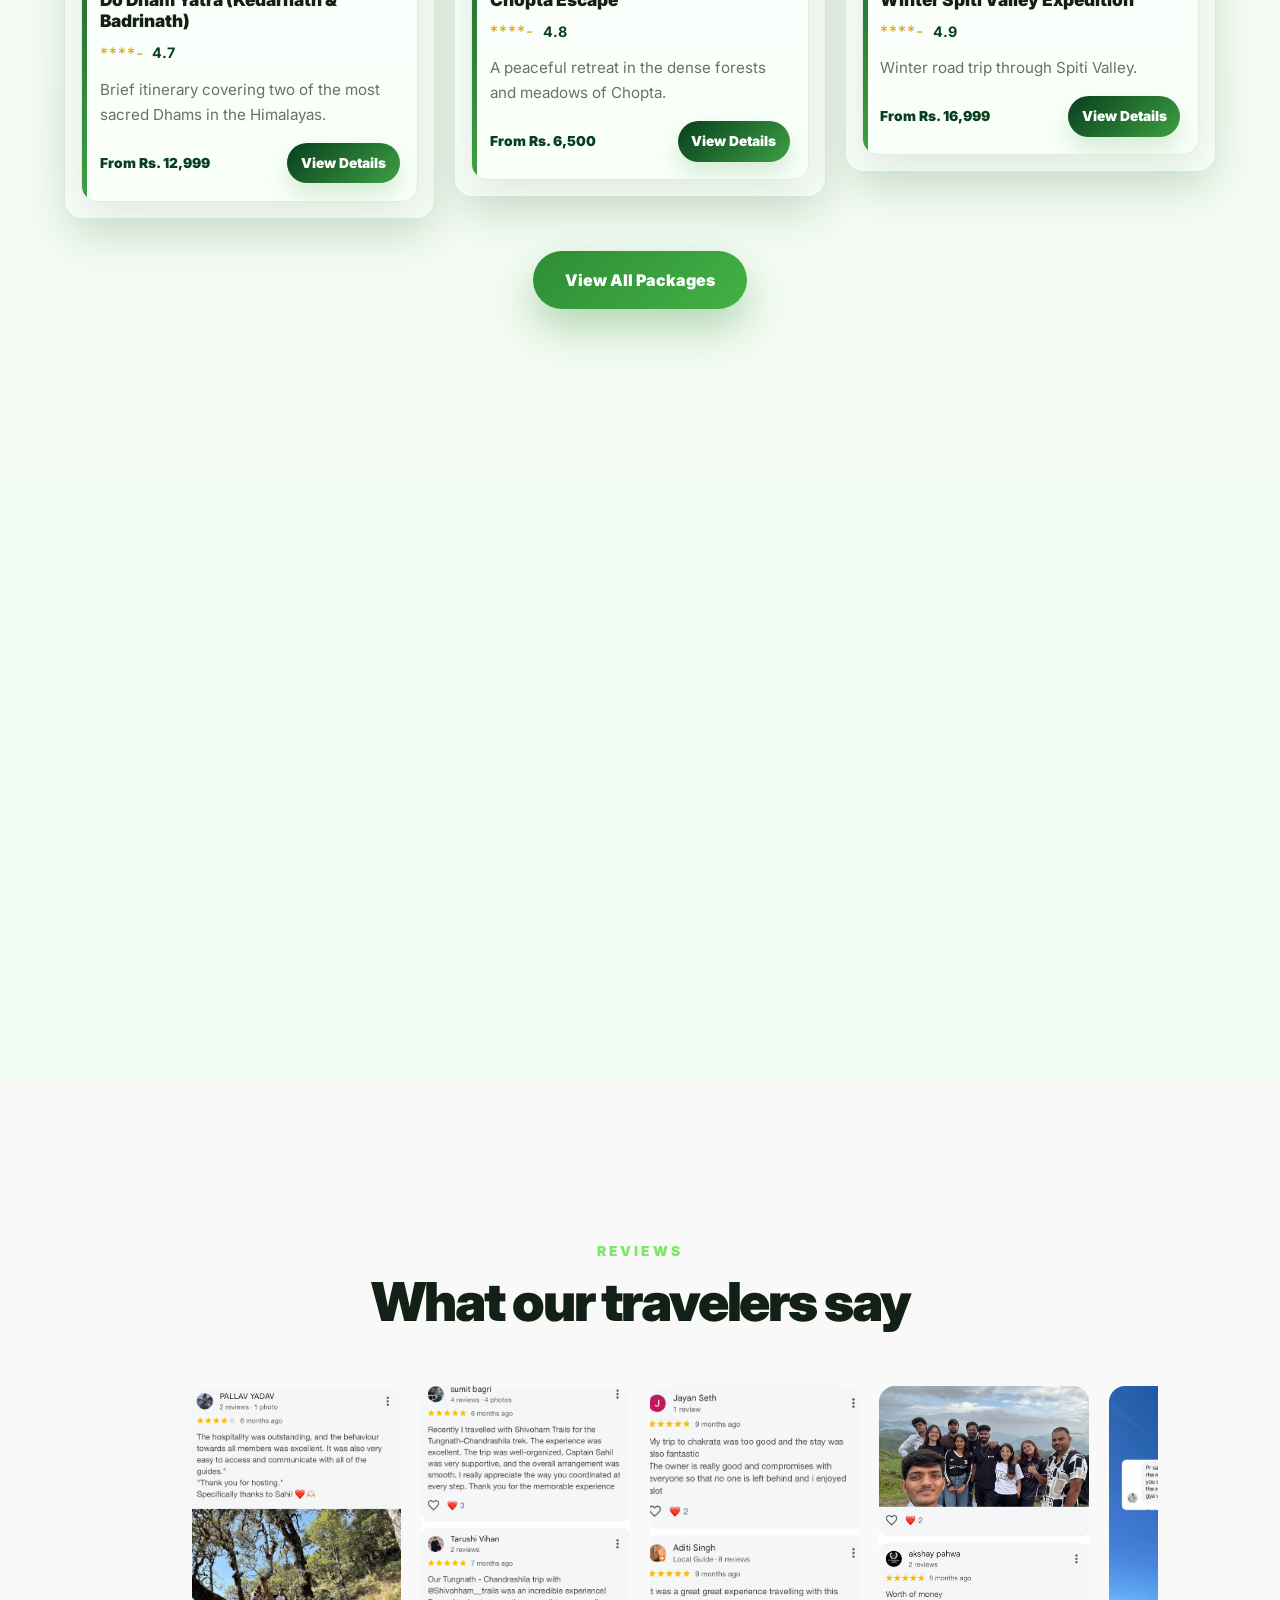
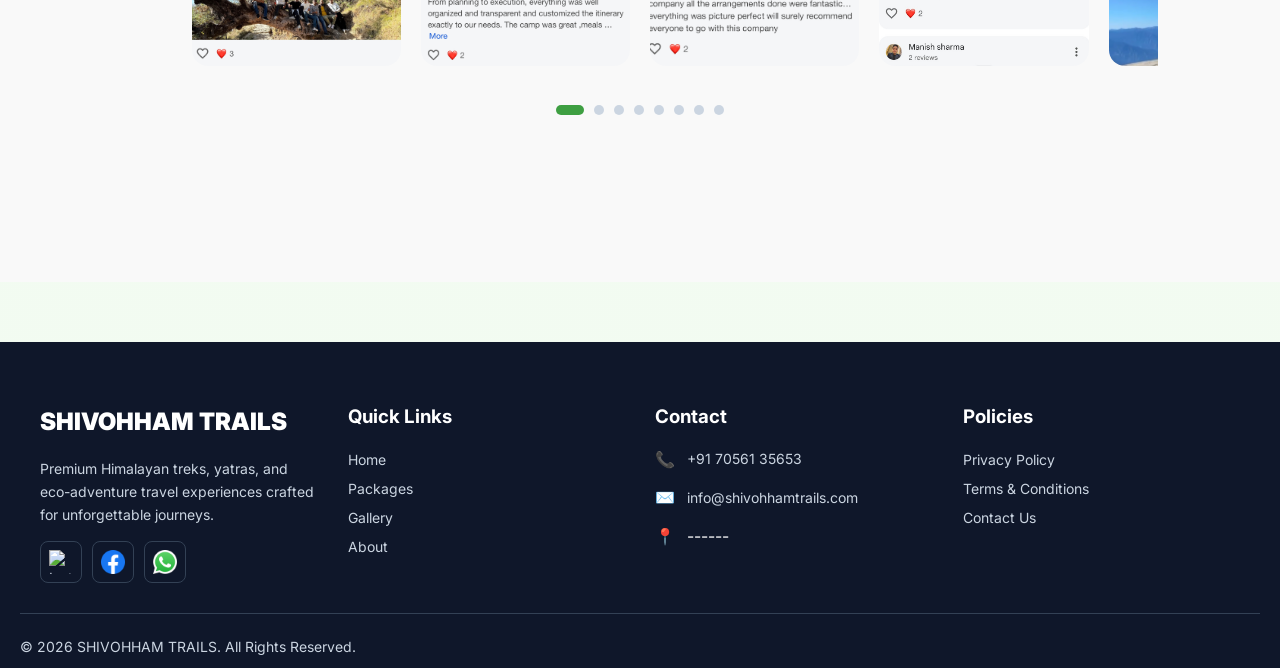
==== commit dcf10015: "Updated website" ====
--- a/index.html
+++ b/index.html
@@ -4,6 +4,7 @@
   <meta charset="UTF-8" />
   <meta http-equiv="refresh" content="0; url=home/" />
   <title>Redirecting to SHIVOHHAM TRAILS</title>
+  <link rel="icon" href="assets/logo.png" />
   <script>
     window.location.replace("home/");
   </script>
@@ -11,4 +12,4 @@
 <body>
   <p>If you are not redirected automatically, <a href="home/">click here</a>.</p>
 </body>
-</html>+</html>
